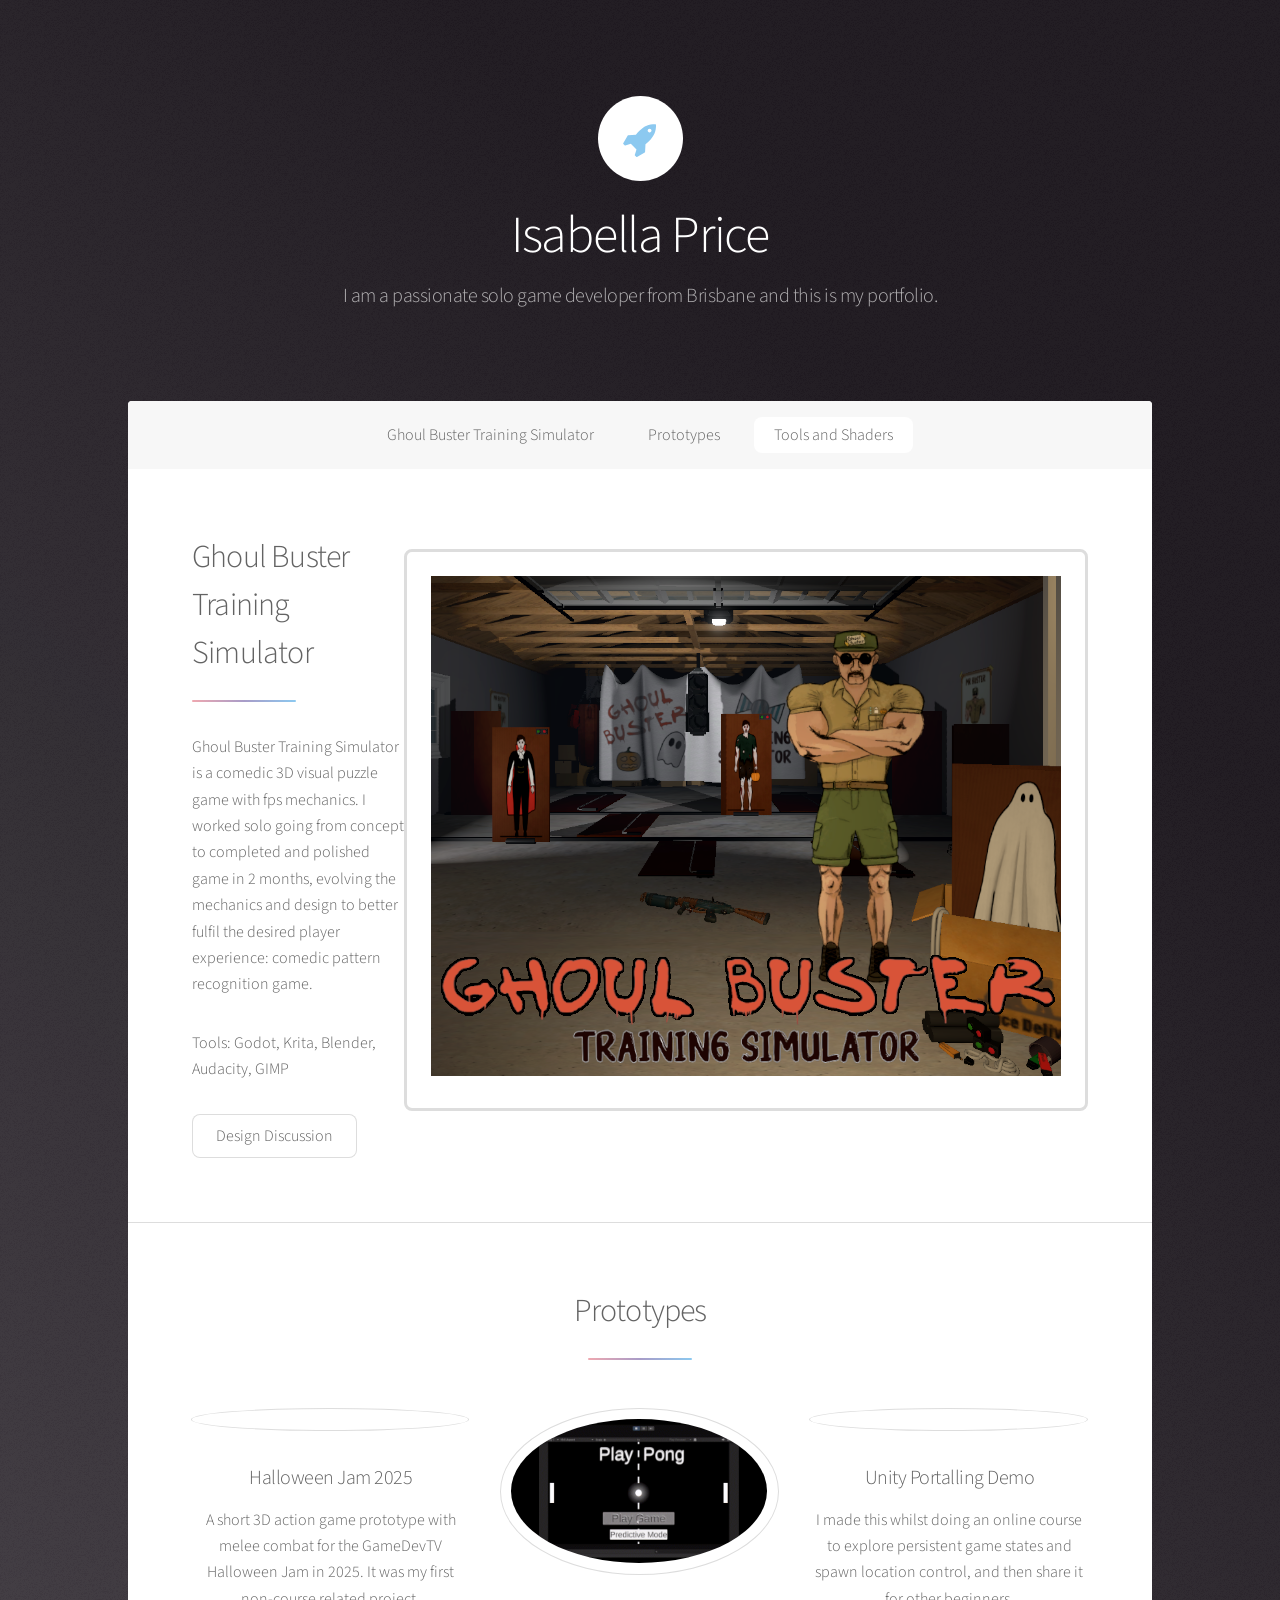
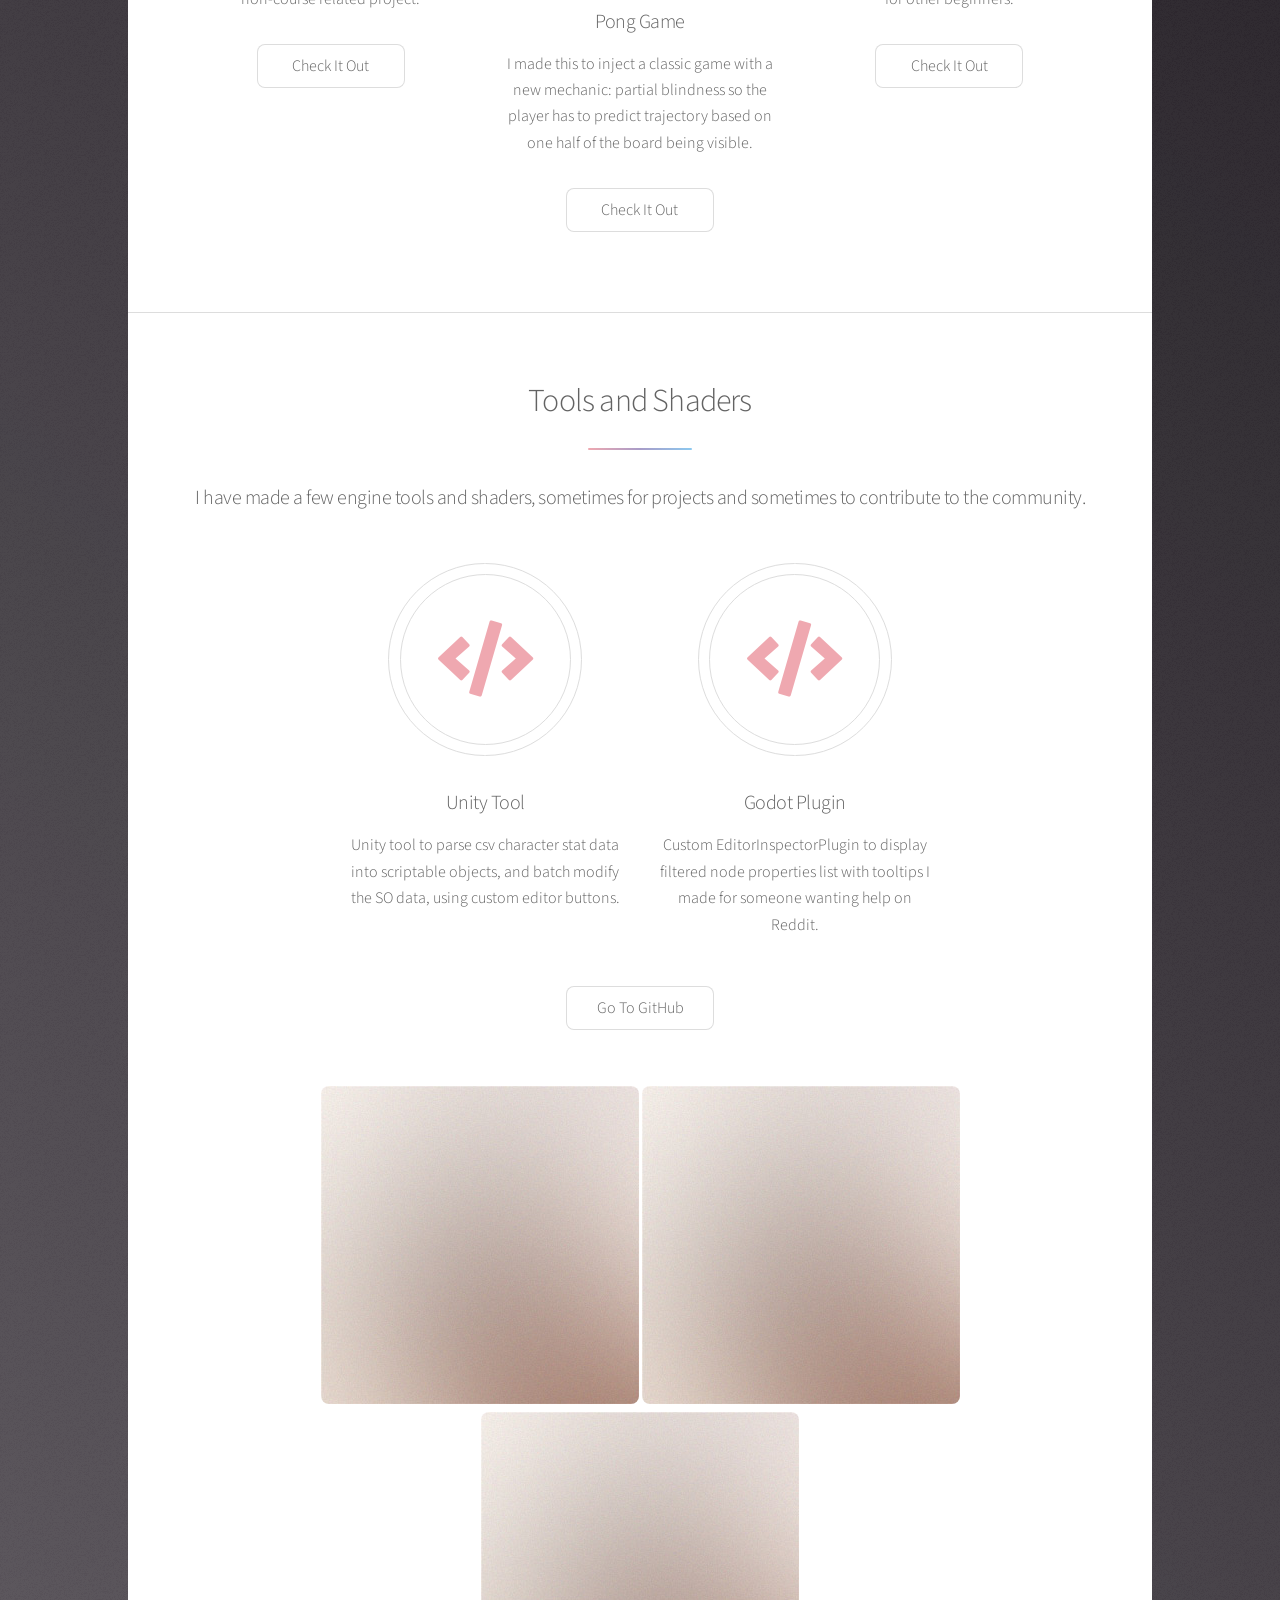
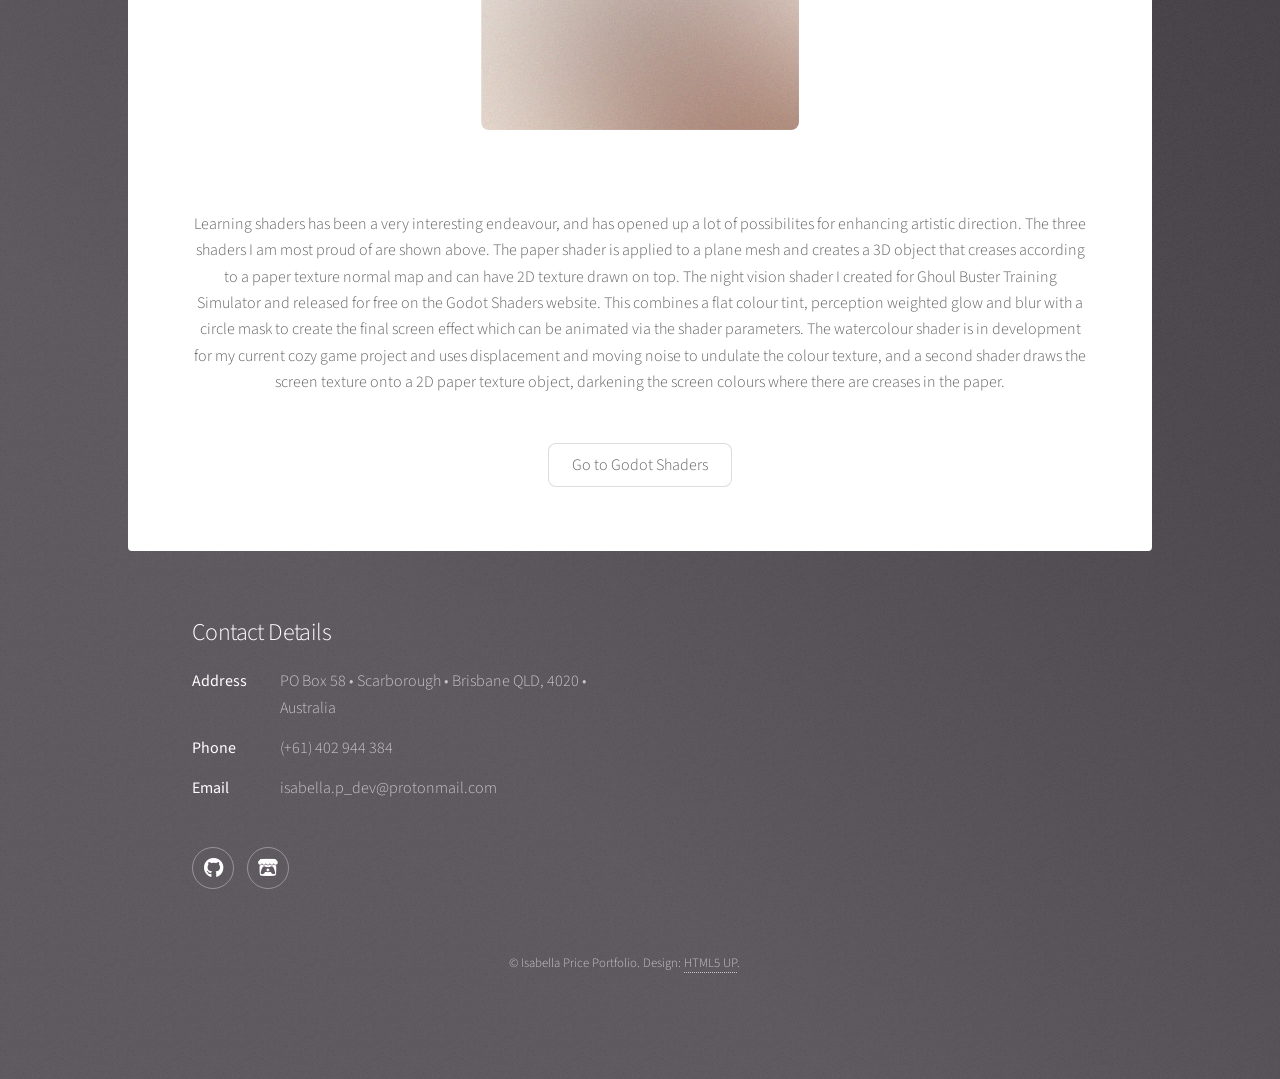
==== index.html @ 86572440 "Add files via upload Initial" ====
<!DOCTYPE HTML>
<!--
	Stellar by HTML5 UP
	html5up.net | @ajlkn
	Free for personal and commercial use under the CCA 3.0 license (html5up.net/license)
-->
<html>
	<head>
		<title>Isabella Price Portfolio</title>
		<meta charset="utf-8" />
		<meta name="viewport" content="width=device-width, initial-scale=1, user-scalable=no" />
		<link rel="stylesheet" href="assets/css/main.css" />
		<noscript><link rel="stylesheet" href="assets/css/noscript.css" /></noscript>
	</head>
	<body class="is-preload">

		<!-- Wrapper -->
			<div id="wrapper">

				<!-- Header -->
					<header id="header" class="alt">
						<span class="logo"><img src="images/logo.svg" alt="" /></span>
						<h1>Isabella Price</h1>
						<p>I am a passionate solo game developer from Brisbane and this is my portfolio.<br />
					</header>

				<!-- Nav -->
					<nav id="nav">
						<ul>
							<li><a href="#intro" class="active">Ghoul Buster Training Simulator</a></li>
							<li><a href="#first">Prototypes</a></li>
							<li><a href="#second">Tools and Shaders</a></li>
						</ul>
					</nav>

				<!-- Main -->
					<div id="main">

						<!-- Introduction -->
							<section id="intro" class="main">
								<div class="spotlight">
									<div class="content">
										<header class="major">
											<h2>Ghoul Buster Training Simulator</h2>
										</header>
										<p>Ghoul Buster Training Simulator is a comedic 3D visual puzzle game with fps mechanics.
										I worked solo going from concept to completed and polished game in 2 months, evolving the 
										mechanics and design to better fulfil the desired player experience: comedic pattern recognition game.</p>
										<p>Tools: Godot, Krita, Blender, Audacity, GIMP</p>
										<ul class="actions">
											<li><a href="ghoul_buster.html" class="button">Design Discussion</a></li>
										</ul>
									</div>
									<span class="box"><img src="images/ItchCover.png" alt="" /></span>
								</div>
							</section>

						<!-- First Section -->
							<section id="first" class="main special">
								<header class="major">
									<h2>Prototypes</h2>
								</header>
								<ul class="features">
									<li>
										<div style="float:right" class="spotlight">
											<span class="image"><img src="images/ProjectSpookGIF.gif" alt="" /></span>
											<!--<span class="image">
												<span class="gif-container">
													<img src="images/ProjectSpood.png" class="static-img" alt="">
													<img src="images/ProjectSpookGIF.gif" class="active-gif" alt="">
												</span>
											</span>-->
										</div>
										<h3>Halloween Jam 2025</h3>
										<p>A short 3D action game prototype with melee combat for the GameDevTV Halloween Jam in 2025. It was my first non-course related project.</p>
										<ul class="actions special">
											<a href="https://thisbutdragons.itch.io/project-spook" class="button">Check It Out</a>
										</ul>
									</li>
									<li>
										<div style="float:right" class="spotlight">
											<span class="image"><img src="images/PongGIF.gif" alt="" /></span>
										</div>
										<h3>Pong Game</h3>
										<p>I made this to inject a classic game with a new mechanic: partial blindness so the player has to predict trajectory based on one half of the board being visible.</p>
										<ul class="actions special">
											<a href="https://github.com/Izzy-net/Pong-Game" class="button">Check It Out</a>
										</ul>
									</li>
									<li>
										<div style="float:right" class="spotlight">
											<span class="image"><img src="images/PortalDemoGif2.gif" alt="" /></span>
										</div>
										<h3>Unity Portalling Demo</h3>
										<p>I made this whilst doing an online course to explore persistent game states and spawn location control, and then share it for other beginners.</p>
										<ul class="actions special">
											<a href="https://github.com/Izzy-net/Portal_Teleporting-Demo" class="button">Check It Out</a>
										</ul>
									</li>
								</ul>
							</section>

							<!-- Second Section -->
							<section id="second" class="main special">
								<header class="major">
									<h2>Tools and Shaders</h2>
									<p>I have made a few engine tools and shaders, sometimes for projects and sometimes to contribute to the community.</p>
								</header>
								<ul class="features">
									<li>
										<span class="icon solid major style1 fa-code"></span>
										<h3>Unity Tool</h3>
										<p>Unity tool to parse csv character stat data into scriptable objects, and batch modify the SO data, using custom editor buttons.</p>
									</li>
									<li>
										<span class="icon solid major style1 fa-code"></span>
										<h3>Godot Plugin</h3>
										<p>Custom EditorInspectorPlugin to display filtered node properties list with tooltips I made for someone wanting help on Reddit.</p>
									</li>
								</ul>
								<footer class="major">
									<ul class="actions special">
										<li><a href="https://github.com/Izzy-net" class="button">Go To GitHub</a></li>
									</ul>
								</footer>
								<ul class="statistics">
									<li>
										<span class="image"><img src="images/pic01.jpg"></span>
										<span class="image"><img src="images/pic01.jpg"></span>
										<span class="image"><img src="images/pic01.jpg"></span>
									</li>
								</ul>
								<p>Learning shaders has been a very interesting endeavour, and has opened up a lot of possibilites for enhancing artistic direction.
									The three shaders I am most proud of are shown above. The paper shader is applied to a plane mesh and creates a 3D object that creases
									according to a paper texture normal map and can have 2D texture drawn on top. The night vision shader I created for Ghoul Buster Training Simulator
									and released for free on the Godot Shaders website. This combines a flat colour tint, perception weighted glow and blur with a circle mask to create the final screen effect 
									which can be animated via the shader parameters. The watercolour shader is in development for my current cozy game project and uses displacement 
									and moving noise to undulate the colour texture, and a second shader draws the screen texture onto a 2D paper texture object, darkening the screen colours 
									where there are creases in the paper. 
								</p>
								<footer class="major">
									<ul class="actions special">
										<li><a href="generic.html" class="button">Go to Godot Shaders</a></li>
									</ul>
								</footer>
							</section>

					</div>

				<!-- Footer -->
					<footer id="footer">
							<section>
								<h2>Contact Details</h2>
								<dl class="alt">
									<dt>Address</dt>
									<dd>PO Box 58 &bull; Scarborough &bull; Brisbane QLD, 4020 &bull; Australia</dd>
									<dt>Phone</dt>
									<dd>(+61) 402 944 384</dd>
									<dt>Email</dt>
									<dd>isabella.p_dev@protonmail.com</dd>
								</dl>
								<ul class="icons">
									<li><a href="https://github.com/Izzy-net" class="icon brands fa-github alt"><span class="label">GitHub</span></a></li>
									<li><a href="https://thisbutdragons.itch.io/" class="icon brands fa-itch-io alt"><span class="label">Dribbble</span></a></li>
								</ul>
							</section>
						<p class="copyright">&copy; Isabella Price Portfolio. Design: <a href="https://html5up.net">HTML5 UP</a>.</p>
					</footer>

			</div>

		<!-- Scripts -->
			<script src="assets/js/jquery.min.js"></script>
			<script src="assets/js/jquery.scrollex.min.js"></script>
			<script src="assets/js/jquery.scrolly.min.js"></script>
			<script src="assets/js/browser.min.js"></script>
			<script src="assets/js/breakpoints.min.js"></script>
			<script src="assets/js/util.js"></script>
			<script src="assets/js/main.js"></script>

	</body>
</html>
---- assets/css/main.css ----
@import url(fontawesome-all.min.css);
@import 'https://fonts.googleapis.com/css?family=Source+Sans+Pro:300,400';

/*
	Stellar by HTML5 UP
	html5up.net | @ajlkn
	Free for personal and commercial use under the CCA 3.0 license (html5up.net/license)
*/

html, body, div, span, applet, object,
iframe, h1, h2, h3, h4, h5, h6, p, blockquote,
pre, a, abbr, acronym, address, big, cite,
code, del, dfn, em, img, ins, kbd, q, s, samp,
small, strike, strong, sub, sup, tt, var, b,
u, i, center, dl, dt, dd, ol, ul, li, fieldset,
form, label, legend, table, caption, tbody,
tfoot, thead, tr, th, td, article, aside,
canvas, details, embed, figure, figcaption,
footer, header, hgroup, menu, nav, output, ruby,
section, summary, time, mark, audio, video {
	margin: 0;
	padding: 0;
	border: 0;
	font-size: 100%;
	font: inherit;
	vertical-align: baseline;}

article, aside, details, figcaption, figure,
footer, header, hgroup, menu, nav, section {
	display: block;}

body {
	line-height: 1;
}

ol, ul {
	list-style: none;
}

blockquote, q {
	quotes: none;
}

	blockquote:before, blockquote:after, q:before, q:after {
		content: '';
		content: none;
	}

table {
	border-collapse: collapse;
	border-spacing: 0;
}

body {
	-webkit-text-size-adjust: none;
}

mark {
	background-color: transparent;
	color: inherit;
}

input::-moz-focus-inner {
	border: 0;
	padding: 0;
}

input, select, textarea {
	-moz-appearance: none;
	-webkit-appearance: none;
	-ms-appearance: none;
	appearance: none;
}

/* Basic */

	@-ms-viewport {
		width: device-width;
	}

	body {
		-ms-overflow-style: scrollbar;
	}

	@media screen and (max-width: 480px) {

		html, body {
			min-width: 320px;
		}

	}

	html {
		box-sizing: border-box;
	}

	*, *:before, *:after {
		box-sizing: inherit;
	}

	body {
		background-color: #1e181d;
		background-image: url("images/overlay.png"), -moz-linear-gradient(45deg, #5d575c 15%, #1e181d 85%);
		background-image: url("images/overlay.png"), -webkit-linear-gradient(45deg, #5d575c 15%, #1e181d 85%);
		background-image: url("images/overlay.png"), -ms-linear-gradient(45deg, #5d575c 15%, #1e181d 85%);
		background-image: url("images/overlay.png"), linear-gradient(45deg, #5d575c 15%, #1e181d 85%);
	}

		body.is-preload *, body.is-preload *:before, body.is-preload *:after {
			-moz-animation: none !important;
			-webkit-animation: none !important;
			-ms-animation: none !important;
			animation: none !important;
			-moz-transition: none !important;
			-webkit-transition: none !important;
			-ms-transition: none !important;
			transition: none !important;
		}

/* Type */

	body {
		background-color: #935d8c;
		color: rgba(255, 255, 255, 0.65);
	}

	body, input, select, textarea {
		font-family: "Source Sans Pro", Helvetica, sans-serif;
		font-size: 17pt;
		font-weight: 300;
		line-height: 1.65;
	}

		@media screen and (max-width: 1680px) {

			body, input, select, textarea {
				font-size: 14pt;
			}

		}

		@media screen and (max-width: 1280px) {

			body, input, select, textarea {
				font-size: 12pt;
			}

		}

		@media screen and (max-width: 360px) {

			body, input, select, textarea {
				font-size: 11pt;
			}

		}

	a {
		-moz-transition: color 0.2s ease, border-bottom 0.2s ease;
		-webkit-transition: color 0.2s ease, border-bottom 0.2s ease;
		-ms-transition: color 0.2s ease, border-bottom 0.2s ease;
		transition: color 0.2s ease, border-bottom 0.2s ease;
		text-decoration: none;
		border-bottom: dotted 1px;
		color: inherit;
	}

		a:hover {
			border-bottom-color: transparent;
		}

	strong, b {
		font-weight: 400;
	}

	em, i {
		font-style: italic;
	}

	p {
		margin: 0 0 2em 0;
	}

		p.content {
			-moz-columns: 20em 2;
			-webkit-columns: 20em 2;
			-ms-columns: 20em 2;
			columns: 20em 2;
			-moz-column-gap: 2em;
			-webkit-column-gap: 2em;
			-ms-column-gap: 2em;
			column-gap: 2em;
			text-align: justify;
		}

	h1, h2, h3, h4, h5, h6 {
		font-weight: 300;
		line-height: 1.5;
		margin: 0 0 0.7em 0;
		letter-spacing: -0.025em;
	}

		h1 a, h2 a, h3 a, h4 a, h5 a, h6 a {
			color: inherit;
			text-decoration: none;
		}

	h1 {
		font-size: 2.5em;
		line-height: 1.2;
	}

	h2 {
		font-size: 1.5em;
	}

	h3 {
		font-size: 1.25em;
	}

	h4 {
		font-size: 1.1em;
	}

	h5 {
		font-size: 0.9em;
	}

	h6 {
		font-size: 0.7em;
	}

	@media screen and (max-width: 736px) {

		h1 {
			font-size: 2em;
		}

	}

	sub {
		font-size: 0.8em;
		position: relative;
		top: 0.5em;
	}

	sup {
		font-size: 0.8em;
		position: relative;
		top: -0.5em;
	}

	blockquote {
		border-left: solid 4px;
		font-style: italic;
		margin: 0 0 2em 0;
		padding: 0.5em 0 0.5em 2em;
	}

	code {
		border-radius: 8px;
		border: solid 1px;
		font-family: "Courier New", monospace;
		font-size: 0.9em;
		margin: 0 0.25em;
		padding: 0.25em 0.65em;
	}

	pre {
		-webkit-overflow-scrolling: touch;
		font-family: "Courier New", monospace;
		font-size: 0.9em;
		margin: 0 0 2em 0;
	}

		pre code {
			display: block;
			line-height: 1.75;
			padding: 1em 1.5em;
			overflow-x: auto;
		}

	hr {
		border: 0;
		border-bottom: solid 1px;
		margin: 2em 0;
	}

		hr.major {
			margin: 3em 0;
		}

	.align-left {
		text-align: left;
	}

	.align-center {
		text-align: center;
	}

	.align-right {
		text-align: right;
	}

	input, select, textarea {
		color: #ffffff;
	}

	a:hover {
		color: #ffffff;
	}

	strong, b {
		color: #ffffff;
	}

	h1, h2, h3, h4, h5, h6 {
		color: #ffffff;
	}

	blockquote {
		border-left-color: rgba(255, 255, 255, 0.35);
	}

	code {
		background: rgba(255, 255, 255, 0.075);
		border-color: rgba(255, 255, 255, 0.35);
	}

	hr {
		border-bottom-color: rgba(255, 255, 255, 0.35);
	}

/* Row */

	.row {
		display: flex;
		flex-wrap: wrap;
		box-sizing: border-box;
		align-items: stretch;
	}

		.row > * {
			box-sizing: border-box;
		}

		.row.gtr-uniform > * > :last-child {
			margin-bottom: 0;
		}

		.row.aln-left {
			justify-content: flex-start;
		}

		.row.aln-center {
			justify-content: center;
		}

		.row.aln-right {
			justify-content: flex-end;
		}

		.row.aln-top {
			align-items: flex-start;
		}

		.row.aln-middle {
			align-items: center;
		}

		.row.aln-bottom {
			align-items: flex-end;
		}

		.row > .imp {
			order: -1;
		}

		.row > .col-1 {
			width: 8.33333%;
		}

		.row > .off-1 {
			margin-left: 8.33333%;
		}

		.row > .col-2 {
			width: 16.66667%;
		}

		.row > .off-2 {
			margin-left: 16.66667%;
		}

		.row > .col-3 {
			width: 25%;
		}

		.row > .off-3 {
			margin-left: 25%;
		}

		.row > .col-4 {
			width: 33.33333%;
		}

		.row > .off-4 {
			margin-left: 33.33333%;
		}

		.row > .col-5 {
			width: 41.66667%;
		}

		.row > .off-5 {
			margin-left: 41.66667%;
		}

		.row > .col-6 {
			width: 50%;
		}

		.row > .off-6 {
			margin-left: 50%;
		}

		.row > .col-7 {
			width: 58.33333%;
		}

		.row > .off-7 {
			margin-left: 58.33333%;
		}

		.row > .col-8 {
			width: 66.66667%;
		}

		.row > .off-8 {
			margin-left: 66.66667%;
		}

		.row > .col-9 {
			width: 75%;
		}

		.row > .off-9 {
			margin-left: 75%;
		}

		.row > .col-10 {
			width: 83.33333%;
		}

		.row > .off-10 {
			margin-left: 83.33333%;
		}

		.row > .col-11 {
			width: 91.66667%;
		}

		.row > .off-11 {
			margin-left: 91.66667%;
		}

		.row > .col-12 {
			width: 100%;
		}

		.row > .off-12 {
			margin-left: 100%;
		}

		.row.gtr-0 {
			margin-top: 0;
			margin-left: 0em;
		}

			.row.gtr-0 > * {
				padding: 0 0 0 0em;
			}

			.row.gtr-0.gtr-uniform {
				margin-top: 0em;
			}

				.row.gtr-0.gtr-uniform > * {
					padding-top: 0em;
				}

		.row.gtr-25 {
			margin-top: 0;
			margin-left: -0.375em;
		}

			.row.gtr-25 > * {
				padding: 0 0 0 0.375em;
			}

			.row.gtr-25.gtr-uniform {
				margin-top: -0.375em;
			}

				.row.gtr-25.gtr-uniform > * {
					padding-top: 0.375em;
				}

		.row.gtr-50 {
			margin-top: 0;
			margin-left: -0.75em;
		}

			.row.gtr-50 > * {
				padding: 0 0 0 0.75em;
			}

			.row.gtr-50.gtr-uniform {
				margin-top: -0.75em;
			}

				.row.gtr-50.gtr-uniform > * {
					padding-top: 0.75em;
				}

		.row {
			margin-top: 0;
			margin-left: -1.5em;
		}

			.row > * {
				padding: 0 0 0 1.5em;
			}

			.row.gtr-uniform {
				margin-top: -1.5em;
			}

				.row.gtr-uniform > * {
					padding-top: 1.5em;
				}

		.row.gtr-150 {
			margin-top: 0;
			margin-left: -2.25em;
		}

			.row.gtr-150 > * {
				padding: 0 0 0 2.25em;
			}

			.row.gtr-150.gtr-uniform {
				margin-top: -2.25em;
			}

				.row.gtr-150.gtr-uniform > * {
					padding-top: 2.25em;
				}

		.row.gtr-200 {
			margin-top: 0;
			margin-left: -3em;
		}

			.row.gtr-200 > * {
				padding: 0 0 0 3em;
			}

			.row.gtr-200.gtr-uniform {
				margin-top: -3em;
			}

				.row.gtr-200.gtr-uniform > * {
					padding-top: 3em;
				}

		@media screen and (max-width: 1680px) {

			.row {
				display: flex;
				flex-wrap: wrap;
				box-sizing: border-box;
				align-items: stretch;
			}

				.row > * {
					box-sizing: border-box;
				}

				.row.gtr-uniform > * > :last-child {
					margin-bottom: 0;
				}

				.row.aln-left {
					justify-content: flex-start;
				}

				.row.aln-center {
					justify-content: center;
				}

				.row.aln-right {
					justify-content: flex-end;
				}

				.row.aln-top {
					align-items: flex-start;
				}

				.row.aln-middle {
					align-items: center;
				}

				.row.aln-bottom {
					align-items: flex-end;
				}

				.row > .imp-xlarge {
					order: -1;
				}

				.row > .col-1-xlarge {
					width: 8.33333%;
				}

				.row > .off-1-xlarge {
					margin-left: 8.33333%;
				}

				.row > .col-2-xlarge {
					width: 16.66667%;
				}

				.row > .off-2-xlarge {
					margin-left: 16.66667%;
				}

				.row > .col-3-xlarge {
					width: 25%;
				}

				.row > .off-3-xlarge {
					margin-left: 25%;
				}

				.row > .col-4-xlarge {
					width: 33.33333%;
				}

				.row > .off-4-xlarge {
					margin-left: 33.33333%;
				}

				.row > .col-5-xlarge {
					width: 41.66667%;
				}

				.row > .off-5-xlarge {
					margin-left: 41.66667%;
				}

				.row > .col-6-xlarge {
					width: 50%;
				}

				.row > .off-6-xlarge {
					margin-left: 50%;
				}

				.row > .col-7-xlarge {
					width: 58.33333%;
				}

				.row > .off-7-xlarge {
					margin-left: 58.33333%;
				}

				.row > .col-8-xlarge {
					width: 66.66667%;
				}

				.row > .off-8-xlarge {
					margin-left: 66.66667%;
				}

				.row > .col-9-xlarge {
					width: 75%;
				}

				.row > .off-9-xlarge {
					margin-left: 75%;
				}

				.row > .col-10-xlarge {
					width: 83.33333%;
				}

				.row > .off-10-xlarge {
					margin-left: 83.33333%;
				}

				.row > .col-11-xlarge {
					width: 91.66667%;
				}

				.row > .off-11-xlarge {
					margin-left: 91.66667%;
				}

				.row > .col-12-xlarge {
					width: 100%;
				}

				.row > .off-12-xlarge {
					margin-left: 100%;
				}

				.row.gtr-0 {
					margin-top: 0;
					margin-left: 0em;
				}

					.row.gtr-0 > * {
						padding: 0 0 0 0em;
					}

					.row.gtr-0.gtr-uniform {
						margin-top: 0em;
					}

						.row.gtr-0.gtr-uniform > * {
							padding-top: 0em;
						}

				.row.gtr-25 {
					margin-top: 0;
					margin-left: -0.375em;
				}

					.row.gtr-25 > * {
						padding: 0 0 0 0.375em;
					}

					.row.gtr-25.gtr-uniform {
						margin-top: -0.375em;
					}

						.row.gtr-25.gtr-uniform > * {
							padding-top: 0.375em;
						}

				.row.gtr-50 {
					margin-top: 0;
					margin-left: -0.75em;
				}

					.row.gtr-50 > * {
						padding: 0 0 0 0.75em;
					}

					.row.gtr-50.gtr-uniform {
						margin-top: -0.75em;
					}

						.row.gtr-50.gtr-uniform > * {
							padding-top: 0.75em;
						}

				.row {
					margin-top: 0;
					margin-left: -1.5em;
				}

					.row > * {
						padding: 0 0 0 1.5em;
					}

					.row.gtr-uniform {
						margin-top: -1.5em;
					}

						.row.gtr-uniform > * {
							padding-top: 1.5em;
						}

				.row.gtr-150 {
					margin-top: 0;
					margin-left: -2.25em;
				}

					.row.gtr-150 > * {
						padding: 0 0 0 2.25em;
					}

					.row.gtr-150.gtr-uniform {
						margin-top: -2.25em;
					}

						.row.gtr-150.gtr-uniform > * {
							padding-top: 2.25em;
						}

				.row.gtr-200 {
					margin-top: 0;
					margin-left: -3em;
				}

					.row.gtr-200 > * {
						padding: 0 0 0 3em;
					}

					.row.gtr-200.gtr-uniform {
						margin-top: -3em;
					}

						.row.gtr-200.gtr-uniform > * {
							padding-top: 3em;
						}

		}

		@media screen and (max-width: 1280px) {

			.row {
				display: flex;
				flex-wrap: wrap;
				box-sizing: border-box;
				align-items: stretch;
			}

				.row > * {
					box-sizing: border-box;
				}

				.row.gtr-uniform > * > :last-child {
					margin-bottom: 0;
				}

				.row.aln-left {
					justify-content: flex-start;
				}

				.row.aln-center {
					justify-content: center;
				}

				.row.aln-right {
					justify-content: flex-end;
				}

				.row.aln-top {
					align-items: flex-start;
				}

				.row.aln-middle {
					align-items: center;
				}

				.row.aln-bottom {
					align-items: flex-end;
				}

				.row > .imp-large {
					order: -1;
				}

				.row > .col-1-large {
					width: 8.33333%;
				}

				.row > .off-1-large {
					margin-left: 8.33333%;
				}

				.row > .col-2-large {
					width: 16.66667%;
				}

				.row > .off-2-large {
					margin-left: 16.66667%;
				}

				.row > .col-3-large {
					width: 25%;
				}

				.row > .off-3-large {
					margin-left: 25%;
				}

				.row > .col-4-large {
					width: 33.33333%;
				}

				.row > .off-4-large {
					margin-left: 33.33333%;
				}

				.row > .col-5-large {
					width: 41.66667%;
				}

				.row > .off-5-large {
					margin-left: 41.66667%;
				}

				.row > .col-6-large {
					width: 50%;
				}

				.row > .off-6-large {
					margin-left: 50%;
				}

				.row > .col-7-large {
					width: 58.33333%;
				}

				.row > .off-7-large {
					margin-left: 58.33333%;
				}

				.row > .col-8-large {
					width: 66.66667%;
				}

				.row > .off-8-large {
					margin-left: 66.66667%;
				}

				.row > .col-9-large {
					width: 75%;
				}

				.row > .off-9-large {
					margin-left: 75%;
				}

				.row > .col-10-large {
					width: 83.33333%;
				}

				.row > .off-10-large {
					margin-left: 83.33333%;
				}

				.row > .col-11-large {
					width: 91.66667%;
				}

				.row > .off-11-large {
					margin-left: 91.66667%;
				}

				.row > .col-12-large {
					width: 100%;
				}

				.row > .off-12-large {
					margin-left: 100%;
				}

				.row.gtr-0 {
					margin-top: 0;
					margin-left: 0em;
				}

					.row.gtr-0 > * {
						padding: 0 0 0 0em;
					}

					.row.gtr-0.gtr-uniform {
						margin-top: 0em;
					}

						.row.gtr-0.gtr-uniform > * {
							padding-top: 0em;
						}

				.row.gtr-25 {
					margin-top: 0;
					margin-left: -0.375em;
				}

					.row.gtr-25 > * {
						padding: 0 0 0 0.375em;
					}

					.row.gtr-25.gtr-uniform {
						margin-top: -0.375em;
					}

						.row.gtr-25.gtr-uniform > * {
							padding-top: 0.375em;
						}

				.row.gtr-50 {
					margin-top: 0;
					margin-left: -0.75em;
				}

					.row.gtr-50 > * {
						padding: 0 0 0 0.75em;
					}

					.row.gtr-50.gtr-uniform {
						margin-top: -0.75em;
					}

						.row.gtr-50.gtr-uniform > * {
							padding-top: 0.75em;
						}

				.row {
					margin-top: 0;
					margin-left: -1.5em;
				}

					.row > * {
						padding: 0 0 0 1.5em;
					}

					.row.gtr-uniform {
						margin-top: -1.5em;
					}

						.row.gtr-uniform > * {
							padding-top: 1.5em;
						}

				.row.gtr-150 {
					margin-top: 0;
					margin-left: -2.25em;
				}

					.row.gtr-150 > * {
						padding: 0 0 0 2.25em;
					}

					.row.gtr-150.gtr-uniform {
						margin-top: -2.25em;
					}

						.row.gtr-150.gtr-uniform > * {
							padding-top: 2.25em;
						}

				.row.gtr-200 {
					margin-top: 0;
					margin-left: -3em;
				}

					.row.gtr-200 > * {
						padding: 0 0 0 3em;
					}

					.row.gtr-200.gtr-uniform {
						margin-top: -3em;
					}

						.row.gtr-200.gtr-uniform > * {
							padding-top: 3em;
						}

		}

		@media screen and (max-width: 980px) {

			.row {
				display: flex;
				flex-wrap: wrap;
				box-sizing: border-box;
				align-items: stretch;
			}

				.row > * {
					box-sizing: border-box;
				}

				.row.gtr-uniform > * > :last-child {
					margin-bottom: 0;
				}

				.row.aln-left {
					justify-content: flex-start;
				}

				.row.aln-center {
					justify-content: center;
				}

				.row.aln-right {
					justify-content: flex-end;
				}

				.row.aln-top {
					align-items: flex-start;
				}

				.row.aln-middle {
					align-items: center;
				}

				.row.aln-bottom {
					align-items: flex-end;
				}

				.row > .imp-medium {
					order: -1;
				}

				.row > .col-1-medium {
					width: 8.33333%;
				}

				.row > .off-1-medium {
					margin-left: 8.33333%;
				}

				.row > .col-2-medium {
					width: 16.66667%;
				}

				.row > .off-2-medium {
					margin-left: 16.66667%;
				}

				.row > .col-3-medium {
					width: 25%;
				}

				.row > .off-3-medium {
					margin-left: 25%;
				}

				.row > .col-4-medium {
					width: 33.33333%;
				}

				.row > .off-4-medium {
					margin-left: 33.33333%;
				}

				.row > .col-5-medium {
					width: 41.66667%;
				}

				.row > .off-5-medium {
					margin-left: 41.66667%;
				}

				.row > .col-6-medium {
					width: 50%;
				}

				.row > .off-6-medium {
					margin-left: 50%;
				}

				.row > .col-7-medium {
					width: 58.33333%;
				}

				.row > .off-7-medium {
					margin-left: 58.33333%;
				}

				.row > .col-8-medium {
					width: 66.66667%;
				}

				.row > .off-8-medium {
					margin-left: 66.66667%;
				}

				.row > .col-9-medium {
					width: 75%;
				}

				.row > .off-9-medium {
					margin-left: 75%;
				}

				.row > .col-10-medium {
					width: 83.33333%;
				}

				.row > .off-10-medium {
					margin-left: 83.33333%;
				}

				.row > .col-11-medium {
					width: 91.66667%;
				}

				.row > .off-11-medium {
					margin-left: 91.66667%;
				}

				.row > .col-12-medium {
					width: 100%;
				}

				.row > .off-12-medium {
					margin-left: 100%;
				}

				.row.gtr-0 {
					margin-top: 0;
					margin-left: 0em;
				}

					.row.gtr-0 > * {
						padding: 0 0 0 0em;
					}

					.row.gtr-0.gtr-uniform {
						margin-top: 0em;
					}

						.row.gtr-0.gtr-uniform > * {
							padding-top: 0em;
						}

				.row.gtr-25 {
					margin-top: 0;
					margin-left: -0.375em;
				}

					.row.gtr-25 > * {
						padding: 0 0 0 0.375em;
					}

					.row.gtr-25.gtr-uniform {
						margin-top: -0.375em;
					}

						.row.gtr-25.gtr-uniform > * {
							padding-top: 0.375em;
						}

				.row.gtr-50 {
					margin-top: 0;
					margin-left: -0.75em;
				}

					.row.gtr-50 > * {
						padding: 0 0 0 0.75em;
					}

					.row.gtr-50.gtr-uniform {
						margin-top: -0.75em;
					}

						.row.gtr-50.gtr-uniform > * {
							padding-top: 0.75em;
						}

				.row {
					margin-top: 0;
					margin-left: -1.5em;
				}

					.row > * {
						padding: 0 0 0 1.5em;
					}

					.row.gtr-uniform {
						margin-top: -1.5em;
					}

						.row.gtr-uniform > * {
							padding-top: 1.5em;
						}

				.row.gtr-150 {
					margin-top: 0;
					margin-left: -2.25em;
				}

					.row.gtr-150 > * {
						padding: 0 0 0 2.25em;
					}

					.row.gtr-150.gtr-uniform {
						margin-top: -2.25em;
					}

						.row.gtr-150.gtr-uniform > * {
							padding-top: 2.25em;
						}

				.row.gtr-200 {
					margin-top: 0;
					margin-left: -3em;
				}

					.row.gtr-200 > * {
						padding: 0 0 0 3em;
					}

					.row.gtr-200.gtr-uniform {
						margin-top: -3em;
					}

						.row.gtr-200.gtr-uniform > * {
							padding-top: 3em;
						}

		}

		@media screen and (max-width: 736px) {

			.row {
				display: flex;
				flex-wrap: wrap;
				box-sizing: border-box;
				align-items: stretch;
			}

				.row > * {
					box-sizing: border-box;
				}

				.row.gtr-uniform > * > :last-child {
					margin-bottom: 0;
				}

				.row.aln-left {
					justify-content: flex-start;
				}

				.row.aln-center {
					justify-content: center;
				}

				.row.aln-right {
					justify-content: flex-end;
				}

				.row.aln-top {
					align-items: flex-start;
				}

				.row.aln-middle {
					align-items: center;
				}

				.row.aln-bottom {
					align-items: flex-end;
				}

				.row > .imp-small {
					order: -1;
				}

				.row > .col-1-small {
					width: 8.33333%;
				}

				.row > .off-1-small {
					margin-left: 8.33333%;
				}

				.row > .col-2-small {
					width: 16.66667%;
				}

				.row > .off-2-small {
					margin-left: 16.66667%;
				}

				.row > .col-3-small {
					width: 25%;
				}

				.row > .off-3-small {
					margin-left: 25%;
				}

				.row > .col-4-small {
					width: 33.33333%;
				}

				.row > .off-4-small {
					margin-left: 33.33333%;
				}

				.row > .col-5-small {
					width: 41.66667%;
				}

				.row > .off-5-small {
					margin-left: 41.66667%;
				}

				.row > .col-6-small {
					width: 50%;
				}

				.row > .off-6-small {
					margin-left: 50%;
				}

				.row > .col-7-small {
					width: 58.33333%;
				}

				.row > .off-7-small {
					margin-left: 58.33333%;
				}

				.row > .col-8-small {
					width: 66.66667%;
				}

				.row > .off-8-small {
					margin-left: 66.66667%;
				}

				.row > .col-9-small {
					width: 75%;
				}

				.row > .off-9-small {
					margin-left: 75%;
				}

				.row > .col-10-small {
					width: 83.33333%;
				}

				.row > .off-10-small {
					margin-left: 83.33333%;
				}

				.row > .col-11-small {
					width: 91.66667%;
				}

				.row > .off-11-small {
					margin-left: 91.66667%;
				}

				.row > .col-12-small {
					width: 100%;
				}

				.row > .off-12-small {
					margin-left: 100%;
				}

				.row.gtr-0 {
					margin-top: 0;
					margin-left: 0em;
				}

					.row.gtr-0 > * {
						padding: 0 0 0 0em;
					}

					.row.gtr-0.gtr-uniform {
						margin-top: 0em;
					}

						.row.gtr-0.gtr-uniform > * {
							padding-top: 0em;
						}

				.row.gtr-25 {
					margin-top: 0;
					margin-left: -0.25em;
				}

					.row.gtr-25 > * {
						padding: 0 0 0 0.25em;
					}

					.row.gtr-25.gtr-uniform {
						margin-top: -0.25em;
					}

						.row.gtr-25.gtr-uniform > * {
							padding-top: 0.25em;
						}

				.row.gtr-50 {
					margin-top: 0;
					margin-left: -0.5em;
				}

					.row.gtr-50 > * {
						padding: 0 0 0 0.5em;
					}

					.row.gtr-50.gtr-uniform {
						margin-top: -0.5em;
					}

						.row.gtr-50.gtr-uniform > * {
							padding-top: 0.5em;
						}

				.row {
					margin-top: 0;
					margin-left: -1em;
				}

					.row > * {
						padding: 0 0 0 1em;
					}

					.row.gtr-uniform {
						margin-top: -1em;
					}

						.row.gtr-uniform > * {
							padding-top: 1em;
						}

				.row.gtr-150 {
					margin-top: 0;
					margin-left: -1.5em;
				}

					.row.gtr-150 > * {
						padding: 0 0 0 1.5em;
					}

					.row.gtr-150.gtr-uniform {
						margin-top: -1.5em;
					}

						.row.gtr-150.gtr-uniform > * {
							padding-top: 1.5em;
						}

				.row.gtr-200 {
					margin-top: 0;
					margin-left: -2em;
				}

					.row.gtr-200 > * {
						padding: 0 0 0 2em;
					}

					.row.gtr-200.gtr-uniform {
						margin-top: -2em;
					}

						.row.gtr-200.gtr-uniform > * {
							padding-top: 2em;
						}

		}

		@media screen and (max-width: 480px) {

			.row {
				display: flex;
				flex-wrap: wrap;
				box-sizing: border-box;
				align-items: stretch;
			}

				.row > * {
					box-sizing: border-box;
				}

				.row.gtr-uniform > * > :last-child {
					margin-bottom: 0;
				}

				.row.aln-left {
					justify-content: flex-start;
				}

				.row.aln-center {
					justify-content: center;
				}

				.row.aln-right {
					justify-content: flex-end;
				}

				.row.aln-top {
					align-items: flex-start;
				}

				.row.aln-middle {
					align-items: center;
				}

				.row.aln-bottom {
					align-items: flex-end;
				}

				.row > .imp-xsmall {
					order: -1;
				}

				.row > .col-1-xsmall {
					width: 8.33333%;
				}

				.row > .off-1-xsmall {
					margin-left: 8.33333%;
				}

				.row > .col-2-xsmall {
					width: 16.66667%;
				}

				.row > .off-2-xsmall {
					margin-left: 16.66667%;
				}

				.row > .col-3-xsmall {
					width: 25%;
				}

				.row > .off-3-xsmall {
					margin-left: 25%;
				}

				.row > .col-4-xsmall {
					width: 33.33333%;
				}

				.row > .off-4-xsmall {
					margin-left: 33.33333%;
				}

				.row > .col-5-xsmall {
					width: 41.66667%;
				}

				.row > .off-5-xsmall {
					margin-left: 41.66667%;
				}

				.row > .col-6-xsmall {
					width: 50%;
				}

				.row > .off-6-xsmall {
					margin-left: 50%;
				}

				.row > .col-7-xsmall {
					width: 58.33333%;
				}

				.row > .off-7-xsmall {
					margin-left: 58.33333%;
				}

				.row > .col-8-xsmall {
					width: 66.66667%;
				}

				.row > .off-8-xsmall {
					margin-left: 66.66667%;
				}

				.row > .col-9-xsmall {
					width: 75%;
				}

				.row > .off-9-xsmall {
					margin-left: 75%;
				}

				.row > .col-10-xsmall {
					width: 83.33333%;
				}

				.row > .off-10-xsmall {
					margin-left: 83.33333%;
				}

				.row > .col-11-xsmall {
					width: 91.66667%;
				}

				.row > .off-11-xsmall {
					margin-left: 91.66667%;
				}

				.row > .col-12-xsmall {
					width: 100%;
				}

				.row > .off-12-xsmall {
					margin-left: 100%;
				}

				.row.gtr-0 {
					margin-top: 0;
					margin-left: 0em;
				}

					.row.gtr-0 > * {
						padding: 0 0 0 0em;
					}

					.row.gtr-0.gtr-uniform {
						margin-top: 0em;
					}

						.row.gtr-0.gtr-uniform > * {
							padding-top: 0em;
						}

				.row.gtr-25 {
					margin-top: 0;
					margin-left: -0.3125em;
				}

					.row.gtr-25 > * {
						padding: 0 0 0 0.3125em;
					}

					.row.gtr-25.gtr-uniform {
						margin-top: -0.3125em;
					}

						.row.gtr-25.gtr-uniform > * {
							padding-top: 0.3125em;
						}

				.row.gtr-50 {
					margin-top: 0;
					margin-left: -0.625em;
				}

					.row.gtr-50 > * {
						padding: 0 0 0 0.625em;
					}

					.row.gtr-50.gtr-uniform {
						margin-top: -0.625em;
					}

						.row.gtr-50.gtr-uniform > * {
							padding-top: 0.625em;
						}

				.row {
					margin-top: 0;
					margin-left: -1.25em;
				}

					.row > * {
						padding: 0 0 0 1.25em;
					}

					.row.gtr-uniform {
						margin-top: -1.25em;
					}

						.row.gtr-uniform > * {
							padding-top: 1.25em;
						}

				.row.gtr-150 {
					margin-top: 0;
					margin-left: -1.875em;
				}

					.row.gtr-150 > * {
						padding: 0 0 0 1.875em;
					}

					.row.gtr-150.gtr-uniform {
						margin-top: -1.875em;
					}

						.row.gtr-150.gtr-uniform > * {
							padding-top: 1.875em;
						}

				.row.gtr-200 {
					margin-top: 0;
					margin-left: -2.5em;
				}

					.row.gtr-200 > * {
						padding: 0 0 0 2.5em;
					}

					.row.gtr-200.gtr-uniform {
						margin-top: -2.5em;
					}

						.row.gtr-200.gtr-uniform > * {
							padding-top: 2.5em;
						}

		}

/* Box */

	.box {
		border-radius: 8px;
		border: solid;
		margin-bottom: 2em;
		padding: 1.5em;
	}

		.box > :last-child,
		.box > :last-child > :last-child,
		.box > :last-child > :last-child > :last-child {
			margin-bottom: 0;
		}

		.box.alt {
			border: 0;
			border-radius: 0;
			padding: 0;
		}

	.box {
		border-color: rgba(255, 255, 255, 0.35);
	}

/* Button */

	input[type="submit"],
	input[type="reset"],
	input[type="button"],
	button,
	.button {
		-moz-appearance: none;
		-webkit-appearance: none;
		-ms-appearance: none;
		appearance: none;
		-moz-transition: background-color 0.2s ease-in-out, color 0.2s ease-in-out;
		-webkit-transition: background-color 0.2s ease-in-out, color 0.2s ease-in-out;
		-ms-transition: background-color 0.2s ease-in-out, color 0.2s ease-in-out;
		transition: background-color 0.2s ease-in-out, color 0.2s ease-in-out;
		border-radius: 8px;
		border: 0;
		cursor: pointer;
		display: inline-block;
		font-weight: 300;
		height: 2.75em;
		line-height: 2.75em;
		min-width: 9.25em;
		padding: 0 1.5em;
		text-align: center;
		text-decoration: none;
		white-space: nowrap;
	}

		input[type="submit"].icon,
		input[type="reset"].icon,
		input[type="button"].icon,
		button.icon,
		.button.icon {
			padding-left: 1.35em;
		}

			input[type="submit"].icon:before,
			input[type="reset"].icon:before,
			input[type="button"].icon:before,
			button.icon:before,
			.button.icon:before {
				margin-right: 0.5em;
			}

		input[type="submit"].fit,
		input[type="reset"].fit,
		input[type="button"].fit,
		button.fit,
		.button.fit {
			width: 100%;
		}

		input[type="submit"].small,
		input[type="reset"].small,
		input[type="button"].small,
		button.small,
		.button.small {
			font-size: 0.8em;
		}

		input[type="submit"].large,
		input[type="reset"].large,
		input[type="button"].large,
		button.large,
		.button.large {
			font-size: 1.35em;
		}

		input[type="submit"].disabled, input[type="submit"]:disabled,
		input[type="reset"].disabled,
		input[type="reset"]:disabled,
		input[type="button"].disabled,
		input[type="button"]:disabled,
		button.disabled,
		button:disabled,
		.button.disabled,
		.button:disabled {
			pointer-events: none;
			opacity: 0.25;
		}

		@media screen and (max-width: 736px) {

			input[type="submit"],
			input[type="reset"],
			input[type="button"],
			button,
			.button {
				min-width: 0;
			}

		}

	input[type="submit"],
	input[type="reset"],
	input[type="button"],
	button,
	.button {
		background-color: transparent;
		box-shadow: inset 0 0 0 1px rgba(255, 255, 255, 0.35);
		color: #ffffff !important;
	}

		input[type="submit"]:hover,
		input[type="reset"]:hover,
		input[type="button"]:hover,
		button:hover,
		.button:hover {
			background-color: rgba(255, 255, 255, 0.075);
		}

		input[type="submit"]:active,
		input[type="reset"]:active,
		input[type="button"]:active,
		button:active,
		.button:active {
			background-color: rgba(255, 255, 255, 0.2);
		}

		input[type="submit"].icon:before,
		input[type="reset"].icon:before,
		input[type="button"].icon:before,
		button.icon:before,
		.button.icon:before {
			color: rgba(255, 255, 255, 0.5);
		}

		input[type="submit"].primary,
		input[type="reset"].primary,
		input[type="button"].primary,
		button.primary,
		.button.primary {
			background-color: #8cc9f0;
			color: #ffffff !important;
			box-shadow: none;
		}

			input[type="submit"].primary:hover,
			input[type="reset"].primary:hover,
			input[type="button"].primary:hover,
			button.primary:hover,
			.button.primary:hover {
				background-color: #9acff2;
			}

			input[type="submit"].primary:active,
			input[type="reset"].primary:active,
			input[type="button"].primary:active,
			button.primary:active,
			.button.primary:active {
				background-color: #7ec3ee;
			}

			input[type="submit"].primary.icon:before,
			input[type="reset"].primary.icon:before,
			input[type="button"].primary.icon:before,
			button.primary.icon:before,
			.button.primary.icon:before {
				color: #ffffff !important;
			}

/* Form */

	form {
		margin: 0 0 2em 0;
	}

	label {
		display: block;
		font-size: 0.9em;
		font-weight: 400;
		margin: 0 0 1em 0;
	}

	input[type="text"],
	input[type="password"],
	input[type="email"],
	select,
	textarea {
		-moz-appearance: none;
		-webkit-appearance: none;
		-ms-appearance: none;
		appearance: none;
		border-radius: 8px;
		border: solid 1px;
		color: inherit;
		display: block;
		outline: 0;
		padding: 0 1em;
		text-decoration: none;
		width: 100%;
	}

		input[type="text"]:invalid,
		input[type="password"]:invalid,
		input[type="email"]:invalid,
		select:invalid,
		textarea:invalid {
			box-shadow: none;
		}

	select {
		background-size: 1.25rem;
		background-repeat: no-repeat;
		background-position: calc(100% - 1rem) center;
		height: 2.75em;
		padding-right: 2.75em;
		text-overflow: ellipsis;
	}

		select:focus::-ms-value {
			background-color: transparent;
		}

		select::-ms-expand {
			display: none;
		}

	input[type="text"],
	input[type="password"],
	input[type="email"],
	select {
		height: 2.75em;
	}

	textarea {
		padding: 0.75em 1em;
	}

	input[type="checkbox"],
	input[type="radio"] {
		-moz-appearance: none;
		-webkit-appearance: none;
		-ms-appearance: none;
		appearance: none;
		display: block;
		float: left;
		margin-right: -2em;
		opacity: 0;
		width: 1em;
		z-index: -1;
	}

		input[type="checkbox"] + label,
		input[type="radio"] + label {
			text-decoration: none;
			cursor: pointer;
			display: inline-block;
			font-size: 1em;
			font-weight: 300;
			padding-left: 2.4em;
			padding-right: 0.75em;
			position: relative;
		}

			input[type="checkbox"] + label:before,
			input[type="radio"] + label:before {
				-moz-osx-font-smoothing: grayscale;
				-webkit-font-smoothing: antialiased;
				display: inline-block;
				font-style: normal;
				font-variant: normal;
				text-rendering: auto;
				line-height: 1;
				text-transform: none !important;
				font-family: 'Font Awesome 5 Free';
				font-weight: 900;
			}

			input[type="checkbox"] + label:before,
			input[type="radio"] + label:before {
				border-radius: 8px;
				border: solid 1px;
				content: '';
				display: inline-block;
				font-size: 0.8em;
				height: 2.0625em;
				left: 0;
				line-height: 2.0625em;
				position: absolute;
				text-align: center;
				top: 0;
				width: 2.0625em;
			}

		input[type="checkbox"]:checked + label:before,
		input[type="radio"]:checked + label:before {
			content: '\f00c';
		}

	input[type="checkbox"] + label:before {
		border-radius: 8px;
	}

	input[type="radio"] + label:before {
		border-radius: 100%;
	}

	::-webkit-input-placeholder {
		opacity: 1.0;
	}

	:-moz-placeholder {
		opacity: 1.0;
	}

	::-moz-placeholder {
		opacity: 1.0;
	}

	:-ms-input-placeholder {
		opacity: 1.0;
	}

	label {
		color: #ffffff;
	}

	input[type="text"],
	input[type="password"],
	input[type="email"],
	select,
	textarea {
		background-color: rgba(255, 255, 255, 0.075);
		border-color: rgba(255, 255, 255, 0.35);
	}

		input[type="text"]:focus,
		input[type="password"]:focus,
		input[type="email"]:focus,
		select:focus,
		textarea:focus {
			border-color: #8cc9f0;
			box-shadow: 0 0 0 1px #8cc9f0;
		}

	select {
		background-image: url("data:image/svg+xml;charset=utf8,%3Csvg xmlns='http://www.w3.org/2000/svg' width='40' height='40' preserveAspectRatio='none' viewBox='0 0 40 40'%3E%3Cpath d='M9.4,12.3l10.4,10.4l10.4-10.4c0.2-0.2,0.5-0.4,0.9-0.4c0.3,0,0.6,0.1,0.9,0.4l3.3,3.3c0.2,0.2,0.4,0.5,0.4,0.9 c0,0.4-0.1,0.6-0.4,0.9L20.7,31.9c-0.2,0.2-0.5,0.4-0.9,0.4c-0.3,0-0.6-0.1-0.9-0.4L4.3,17.3c-0.2-0.2-0.4-0.5-0.4-0.9 c0-0.4,0.1-0.6,0.4-0.9l3.3-3.3c0.2-0.2,0.5-0.4,0.9-0.4S9.1,12.1,9.4,12.3z' fill='rgba(255, 255, 255, 0.35)' /%3E%3C/svg%3E");
	}

		select option {
			color: #ffffff;
			background: #935d8c;
		}

	input[type="checkbox"] + label,
	input[type="radio"] + label {
		color: rgba(255, 255, 255, 0.65);
	}

		input[type="checkbox"] + label:before,
		input[type="radio"] + label:before {
			background: rgba(255, 255, 255, 0.075);
			border-color: rgba(255, 255, 255, 0.35);
		}

	input[type="checkbox"]:checked + label:before,
	input[type="radio"]:checked + label:before {
		background-color: #ffffff;
		border-color: #ffffff;
		color: #935d8c;
	}

	input[type="checkbox"]:focus + label:before,
	input[type="radio"]:focus + label:before {
		border-color: #8cc9f0;
		box-shadow: 0 0 0 1px #8cc9f0;
	}

	::-webkit-input-placeholder {
		color: rgba(255, 255, 255, 0.5) !important;
	}

	:-moz-placeholder {
		color: rgba(255, 255, 255, 0.5) !important;
	}

	::-moz-placeholder {
		color: rgba(255, 255, 255, 0.5) !important;
	}

	:-ms-input-placeholder {
		color: rgba(255, 255, 255, 0.5) !important;
	}

	.formerize-placeholder {
		color: rgba(255, 255, 255, 0.5) !important;
	}

/* Gif Container */
	.gif-container {
		border-radius: 8px;
		border: 0;
		display: inline-block;
		position: relative;
		object-fit: cover;
	}

	/* Layer the static image on top of the GIF */
	.gif-container .static-img {
		position: absolute;
		border-radius: 8px;
		display: block;
		top: 0;
		left: 0;
		z-index: 2;
		width: 100%;
		height: 100%;
	}

	/* Hide the static image on hover, revealing the moving GIF beneath */
	.gif-container:hover .static-img {
		opacity: 0;
	}
	


/* Icon */

	.icon {
		text-decoration: none;
		-moz-transition: background-color 0.2s ease-in-out, color 0.2s ease-in-out;
		-webkit-transition: background-color 0.2s ease-in-out, color 0.2s ease-in-out;
		-ms-transition: background-color 0.2s ease-in-out, color 0.2s ease-in-out;
		transition: background-color 0.2s ease-in-out, color 0.2s ease-in-out;
		border-bottom: none;
		position: relative;
	}

		.icon:before {
			-moz-osx-font-smoothing: grayscale;
			-webkit-font-smoothing: antialiased;
			display: inline-block;
			font-style: normal;
			font-variant: normal;
			text-rendering: auto;
			line-height: 1;
			text-transform: none !important;
			font-family: 'Font Awesome 5 Free';
			font-weight: 400;
		}

		.icon > .label {
			display: none;
		}

		.icon:before {
			line-height: solid;
		}

		.icon.solid:before {
			font-weight: 900;
		}

		.icon.brands:before {
			font-family: 'Font Awesome 5 Brands';
		}

		.icon.major {
			border: solid 1px;
			display: inline-block;
			border-radius: 100%;
			padding: 0.65em;
			margin: 0 0 2em 0;
			cursor: default;
		}

			.icon.major:before {
				display: inline-block;
				font-size: 6.25rem;
				width: 2.25em;
				height: 2.25em;
				line-height: 2.2em;
				border-radius: 100%;
				border: solid 1px;
				text-align: center;
			}

		.icon.alt {
			display: inline-block;
			border: solid 1px;
			border-radius: 100%;
		}

			.icon.alt:before {
				display: block;
				font-size: 1.25em;
				width: 2em;
				height: 2em;
				text-align: center;
				line-height: 2em;
			}

		.icon.style1 {
			color: #efa8b0;
		}

		.icon.style2 {
			color: #c79cc8;
		}

		.icon.style3 {
			color: #a89cc8;
		}

		.icon.style4 {
			color: #9bb2e1;
		}

		.icon.style5 {
			color: #8cc9f0;
		}

		@media screen and (max-width: 1680px) {

			.icon.major:before {
				font-size: 5.5rem;
			}

		}

		@media screen and (max-width: 1280px) {

			.icon.major:before {
				font-size: 4.75rem;
			}

		}

		@media screen and (max-width: 736px) {

			.icon.major {
				margin: 0 0 1.5em 0;
				padding: 0.35em;
			}

				.icon.major:before {
					font-size: 3.5rem;
				}

		}

	.icon.major {
		border-color: rgba(255, 255, 255, 0.35);
	}

		.icon.major:before {
			border-color: rgba(255, 255, 255, 0.35);
		}

	.icon.alt {
		border-color: rgba(255, 255, 255, 0.35);
		color: #ffffff;
	}

		.icon.alt:hover {
			background-color: rgba(255, 255, 255, 0.075);
		}

		.icon.alt:active {
			background-color: rgba(255, 255, 255, 0.2);
		}

/* Image */

	.image {
		border-radius: 8px;
		border: 0;
		display: inline-block;
		position: relative;
		object-fit: cover;
	}

		.image img {
			border-radius: 8px;
			display: block;
		}

		.image.left, .image.right {
			max-width: 40%;
		}

			.image.left img, .image.right img {
				width: 100%;
			}

		.image.left {
			float: left;
			margin: 0 1.5em 1em 0;
			top: 0.25em;
		}

		.image.right {
			float: right;
			margin: 0 0 1em 1.5em;
			top: 0.25em;
		}

		.image.fit {
			display: block;
			margin: 0 0 2em 0;
			width: 100%;
		}

			.image.fit img {
				width: 100%;
			}

		.image.main {
			display: block;
			margin: 0 0 3em 0;
			width: 100%;
		}

			.image.main img {
				width: 100%;
			}

/* List */

	ol {
		list-style: decimal;
		margin: 0 0 2em 0;
		padding-left: 1.25em;
	}

		ol li {
			padding-left: 0.25em;
		}

	ul {
		list-style: disc;
		margin: 0 0 2em 0;
		padding-left: 1em;
	}

		ul li {
			padding-left: 0.5em;
		}

		ul.alt {
			list-style: none;
			padding-left: 0;
		}

			ul.alt li {
				border-top: solid 1px;
				padding: 0.5em 0;
			}

				ul.alt li:first-child {
					border-top: 0;
					padding-top: 0;
				}

	dl {
		margin: 0 0 2em 0;
	}

		dl dt {
			display: block;
			font-weight: 400;
			margin: 0 0 1em 0;
		}

		dl dd {
			margin-left: 2em;
		}

		dl.alt dt {
			display: block;
			width: 3em;
			margin: 0;
			clear: left;
			float: left;
		}

		dl.alt dd {
			margin: 0 0 0.85em 5.5em;
		}

		dl.alt:after {
			content: '';
			display: block;
			clear: both;
		}

	ul.alt li {
		border-top-color: rgba(255, 255, 255, 0.35);
	}

	dl dt {
		color: #ffffff;
	}

/* Actions */

	ul.actions {
		display: -moz-flex;
		display: -webkit-flex;
		display: -ms-flex;
		display: flex;
		cursor: default;
		list-style: none;
		margin-left: -1em;
		padding-left: 0;
	}

		ul.actions li {
			padding: 0 0 0 1em;
			vertical-align: middle;
		}

		ul.actions.special {
			-moz-justify-content: center;
			-webkit-justify-content: center;
			-ms-justify-content: center;
			justify-content: center;
			width: 100%;
			margin-left: 0;
		}

			ul.actions.special li:first-child {
				padding-left: 0;
			}

		ul.actions.stacked {
			-moz-flex-direction: column;
			-webkit-flex-direction: column;
			-ms-flex-direction: column;
			flex-direction: column;
			margin-left: 0;
		}

			ul.actions.stacked li {
				padding: 1.3em 0 0 0;
			}

				ul.actions.stacked li:first-child {
					padding-top: 0;
				}

		ul.actions.fit {
			width: calc(100% + 1em);
		}

			ul.actions.fit li {
				-moz-flex-grow: 1;
				-webkit-flex-grow: 1;
				-ms-flex-grow: 1;
				flex-grow: 1;
				-moz-flex-shrink: 1;
				-webkit-flex-shrink: 1;
				-ms-flex-shrink: 1;
				flex-shrink: 1;
				width: 100%;
			}

				ul.actions.fit li > * {
					width: 100%;
				}

			ul.actions.fit.stacked {
				width: 100%;
			}

		@media screen and (max-width: 480px) {

			ul.actions:not(.fixed) {
				-moz-flex-direction: column;
				-webkit-flex-direction: column;
				-ms-flex-direction: column;
				flex-direction: column;
				margin-left: 0;
				width: 100% !important;
			}

				ul.actions:not(.fixed) li {
					-moz-flex-grow: 1;
					-webkit-flex-grow: 1;
					-ms-flex-grow: 1;
					flex-grow: 1;
					-moz-flex-shrink: 1;
					-webkit-flex-shrink: 1;
					-ms-flex-shrink: 1;
					flex-shrink: 1;
					padding: 1em 0 0 0;
					text-align: center;
					width: 100%;
				}

					ul.actions:not(.fixed) li > * {
						width: 100%;
					}

					ul.actions:not(.fixed) li:first-child {
						padding-top: 0;
					}

					ul.actions:not(.fixed) li input[type="submit"],
					ul.actions:not(.fixed) li input[type="reset"],
					ul.actions:not(.fixed) li input[type="button"],
					ul.actions:not(.fixed) li button,
					ul.actions:not(.fixed) li .button {
						width: 100%;
					}

						ul.actions:not(.fixed) li input[type="submit"].icon:before,
						ul.actions:not(.fixed) li input[type="reset"].icon:before,
						ul.actions:not(.fixed) li input[type="button"].icon:before,
						ul.actions:not(.fixed) li button.icon:before,
						ul.actions:not(.fixed) li .button.icon:before {
							margin-left: -0.5rem;
						}

		}

/* Icons */

	ul.icons {
		cursor: default;
		list-style: none;
		padding-left: 0;
	}

		ul.icons li {
			display: inline-block;
			padding: 0 0.65em 0 0;
		}

			ul.icons li:last-child {
				padding-right: 0 !important;
			}

/* Section/Article */

	section.special, article.special {
		text-align: center;
	}

	header.major {
		margin-bottom: 3em;
	}

		header.major h2 {
			font-size: 2em;
		}

			header.major h2:after {
				display: block;
				content: '';
				width: 3.25em;
				height: 2px;
				margin: 0.7em 0 1em 0;
				border-radius: 2px;
			}

				section.special header.major h2:after, article.special header.major h2:after {
					margin-left: auto;
					margin-right: auto;
				}

		header.major p {
			font-size: 1.25em;
			letter-spacing: -0.025em;
		}

		header.major.special {
			text-align: center;
		}

			header.major.special h2:after {
				margin-left: auto;
				margin-right: auto;
			}

	footer.major {
		margin-top: 3em;
	}

	@media screen and (max-width: 736px) {

		header.major {
			margin-bottom: 0;
		}

			header.major h2 {
				font-size: 1.5em;
			}

			header.major p {
				font-size: 1em;
				letter-spacing: 0;
			}

				header.major p br {
					display: none;
				}

		footer.major {
			margin-top: 0;
		}

	}

	header.major h2:after {
		background-color: rgba(255, 255, 255, 0.35);
	}

/* Table */

	.table-wrapper {
		-webkit-overflow-scrolling: touch;
		overflow-x: auto;
	}

	table {
		margin: 0 0 2em 0;
		width: 100%;
	}

		table tbody tr {
			border: solid 1px;
			border-left: 0;
			border-right: 0;
		}

		table td {
			padding: 0.75em 0.75em;
		}

		table th {
			font-size: 0.9em;
			font-weight: 400;
			padding: 0 0.75em 0.75em 0.75em;
			text-align: left;
		}

		table thead {
			border-bottom: solid 2px;
		}

		table tfoot {
			border-top: solid 2px;
		}

		table.alt {
			border-collapse: separate;
		}

			table.alt tbody tr td {
				border: solid 1px;
				border-left-width: 0;
				border-top-width: 0;
			}

				table.alt tbody tr td:first-child {
					border-left-width: 1px;
				}

			table.alt tbody tr:first-child td {
				border-top-width: 1px;
			}

			table.alt thead {
				border-bottom: 0;
			}

			table.alt tfoot {
				border-top: 0;
			}

	table tbody tr {
		border-color: rgba(255, 255, 255, 0.35);
	}

		table tbody tr:nth-child(2n + 1) {
			background-color: rgba(255, 255, 255, 0.075);
		}

	table th {
		color: #ffffff;
	}

	table thead {
		border-bottom-color: rgba(255, 255, 255, 0.35);
	}

	table tfoot {
		border-top-color: rgba(255, 255, 255, 0.35);
	}

	table.alt tbody tr td {
		border-color: rgba(255, 255, 255, 0.35);
	}

/* Features */

	.features {
		display: -moz-flex;
		display: -webkit-flex;
		display: -ms-flex;
		display: flex;
		-moz-flex-wrap: wrap;
		-webkit-flex-wrap: wrap;
		-ms-flex-wrap: wrap;
		flex-wrap: wrap;
		-moz-justify-content: center;
		-webkit-justify-content: center;
		-ms-justify-content: center;
		justify-content: center;
		width: calc(100% + 2em);
		margin: 0 0 3em -2em;
		padding: 0;
		list-style: none;
	}

		.features li {
			width: calc(33.33333% - 2em);
			margin-left: 2em;
			margin-top: 3em;
			padding: 0;
		}

			.features li:nth-child(1), .features li:nth-child(2), .features li:nth-child(3) {
				margin-top: 0;
			}

			.features li > :last-child {
				margin-bottom: 0;
			}

		@media screen and (max-width: 980px) {

			.features li {
				width: calc(50% - 2em);
			}

				.features li:nth-child(3) {
					margin-top: 3em;
				}

		}

		@media screen and (max-width: 736px) {

			.features {
				width: 100%;
				margin: 0 0 2em 0;
			}

				.features li {
					width: 100%;
					margin-left: 0;
					margin-top: 2em;
				}

					.features li:nth-child(2), .features li:nth-child(3) {
						margin-top: 2em;
					}

		}

/* Statistics */

	.statistics {
		display: -moz-flex;
		display: -webkit-flex;
		display: -ms-flex;
		display: flex;
		width: 100%;
		margin: 0 0 3em 0;
		padding: 0;
		list-style: none;
		cursor: default;
	}

		.statistics li {
			-moz-flex: 1;
			-webkit-flex: 1;
			-ms-flex: 1;
			flex: 1;
			padding: 1.5em;
			color: #ffffff;
			text-align: center;
		}

			.statistics li.style1 {
				background-color: #efa8b0;
			}

			.statistics li.style2 {
				background-color: #c79cc8;
			}

			.statistics li.style3 {
				background-color: #a89cc8;
			}

			.statistics li.style4 {
				background-color: #9bb2e1;
			}

			.statistics li.style5 {
				background-color: #8cc9f0;
			}

			.statistics li strong, .statistics li b {
				display: block;
				font-size: 2em;
				line-height: 1.1;
				color: inherit !important;
				font-weight: 300;
				letter-spacing: -0.025em;
			}

			.statistics li:first-child {
				border-top-left-radius: 8px;
				border-bottom-left-radius: 8px;
			}

			.statistics li:last-child {
				border-top-right-radius: 8px;
				border-bottom-right-radius: 8px;
			}

			.statistics li .icon {
				display: inline-block;
			}

				.statistics li .icon:before {
					font-size: 2.75rem;
					line-height: 1.3;
				}

		@media screen and (max-width: 980px) {

			.statistics li strong, .statistics li b {
				font-size: 1.5em;
			}

		}

		@media screen and (max-width: 736px) {

			.statistics {
				display: block;
				width: 20em;
				max-width: 100%;
				margin: 0 auto 2em auto;
			}

				.statistics li:first-child {
					border-bottom-left-radius: 0;
					border-top-right-radius: 8px;
				}

				.statistics li:last-child {
					border-top-right-radius: 0;
					border-bottom-left-radius: 8px;
				}

				.statistics li .icon:before {
					font-size: 3.75rem;
				}

				.statistics li strong, .statistics li b {
					font-size: 2.5em;
				}

		}

/* Spotlight */

	.spotlight {
		display: -moz-flex;
		display: -webkit-flex;
		display: -ms-flex;
		display: flex;
		-moz-align-items: center;
		-webkit-align-items: center;
		-ms-align-items: center;
		align-items: center;
		margin: 0 0 2em 0;
	}

		.spotlight .content {
			-moz-flex: 1;
			-webkit-flex: 1;
			-ms-flex: 1;
			flex: 1;
		}

			.spotlight .content > :last-child {
				margin-bottom: 0;
			}

			.spotlight .content header.major {
				margin: 0 0 2em 0;
			}

		.spotlight .image {
			display: inline-block;
			margin-left: 4em;
			padding: 0.65em;
			border-radius: 100%;
			border: solid 1px;
		}

			.spotlight .image img {
				display: block;
				border-radius: 100%;
				width: 16em;
			}

		@media screen and (max-width: 980px) {

			.spotlight {
				-moz-flex-direction: column-reverse;
				-webkit-flex-direction: column-reverse;
				-ms-flex-direction: column-reverse;
				flex-direction: column-reverse;
				text-align: center;
			}

				.spotlight .content {
					-moz-flex: 0 1 auto;
					-webkit-flex: 0 1 auto;
					-ms-flex: 0 1 auto;
					flex: 0 1 auto;
					width: 100%;
				}

					.spotlight .content header.major h2:after {
						margin-left: auto;
						margin-right: auto;
					}

					.spotlight .content .actions {
						-moz-justify-content: center;
						-webkit-justify-content: center;
						-ms-justify-content: center;
						justify-content: center;
						width: calc(100% + 1em);
					}

				.spotlight .image {
					-moz-flex: 0 1 auto;
					-webkit-flex: 0 1 auto;
					-ms-flex: 0 1 auto;
					flex: 0 1 auto;
					margin-left: 0;
					margin-bottom: 2em;
				}

		}

		@media screen and (max-width: 736px) {

			.spotlight .image {
				padding: 0.35em;
			}

				.spotlight .image img {
					width: 12em;
				}

		}

	.spotlight .image {
		border-color: rgba(255, 255, 255, 0.35);
	}

/* Header */

	#header {
		padding: 5em 5em 1em 5em ;
		text-align: center;
	}

		#header h1 {
			margin: 0 0 0.25em 0;
		}

		#header p {
			font-size: 1.25em;
			letter-spacing: -0.025em;
		}

		#header.alt {
			padding: 7em 5em 4em 5em ;
		}

			#header.alt h1 {
				font-size: 3.25em;
			}

			#header.alt > * {
				-moz-transition: opacity 3s ease;
				-webkit-transition: opacity 3s ease;
				-ms-transition: opacity 3s ease;
				transition: opacity 3s ease;
				-moz-transition-delay: 0.5s;
				-webkit-transition-delay: 0.5s;
				-ms-transition-delay: 0.5s;
				transition-delay: 0.5s;
				opacity: 1;
			}

			#header.alt .logo {
				-moz-transition: opacity 1.25s ease, -moz-transform 0.5s ease;
				-webkit-transition: opacity 1.25s ease, -webkit-transform 0.5s ease;
				-ms-transition: opacity 1.25s ease, -ms-transform 0.5s ease;
				transition: opacity 1.25s ease, transform 0.5s ease;
				-moz-transition-delay: 0s;
				-webkit-transition-delay: 0s;
				-ms-transition-delay: 0s;
				transition-delay: 0s;
				display: block;
				margin: 0 0 1.5em 0;
			}

				#header.alt .logo img {
					display: block;
					margin: 0 auto;
					max-width: 75%;
				}

		@media screen and (max-width: 1280px) {

			#header {
				padding: 4em 4em 0.1em 4em ;
			}

				#header.alt {
					padding: 6em 4em 3em 4em ;
				}

		}

		@media screen and (max-width: 980px) {

			#header {
				padding: 4em 3em 0.1em 3em ;
			}

				#header.alt {
					padding: 5em 3em 2em 3em ;
				}

		}

		@media screen and (max-width: 736px) {

			#header {
				padding: 3em 2em 0.1em 2em ;
			}

				#header p {
					font-size: 1em;
					letter-spacing: 0;
				}

					#header p br {
						display: none;
					}

				#header.alt {
					padding: 4em 2em 1em 2em ;
				}

					#header.alt h1 {
						font-size: 2.5em;
					}

		}

		@media screen and (max-width: 480px) {

			#header {
				padding: 3em 1.5em 0.1em 1.5em ;
			}

				#header.alt {
					padding: 4em 1.5em 1em 1.5em ;
				}

		}

		@media screen and (max-width: 360px) {

			#header {
				padding: 2.5em 1em 0.1em 1em ;
			}

				#header.alt {
					padding: 3.5em 1em 0.5em 1em ;
				}

		}

		body.is-preload #header.alt > * {
			opacity: 0;
		}

		body.is-preload #header.alt .logo {
			-moz-transform: scale(0.8) rotate(-30deg);
			-webkit-transform: scale(0.8) rotate(-30deg);
			-ms-transform: scale(0.8) rotate(-30deg);
			transform: scale(0.8) rotate(-30deg);
		}

/* Nav */

	#nav {
		-moz-transition: background-color 0.2s ease, border-top-left-radius 0.2s ease, border-top-right-radius 0.2s ease, padding 0.2s ease;
		-webkit-transition: background-color 0.2s ease, border-top-left-radius 0.2s ease, border-top-right-radius 0.2s ease, padding 0.2s ease;
		-ms-transition: background-color 0.2s ease, border-top-left-radius 0.2s ease, border-top-right-radius 0.2s ease, padding 0.2s ease;
		transition: background-color 0.2s ease, border-top-left-radius 0.2s ease, border-top-right-radius 0.2s ease, padding 0.2s ease;
		background-color: #ffffff;
		color: #636363;
		position: absolute;
		width: 64em;
		max-width: calc(100% - 4em);
		padding: 1em;
		background-color: #f7f7f7;
		border-top-left-radius: 0.25em;
		border-top-right-radius: 0.25em;
		cursor: default;
		text-align: center;
	}

		#nav input, #nav select, #nav textarea {
			color: #636363;
		}

		#nav a:hover {
			color: #636363;
		}

		#nav strong, #nav b {
			color: #636363;
		}

		#nav h1, #nav h2, #nav h3, #nav h4, #nav h5, #nav h6 {
			color: #636363;
		}

		#nav blockquote {
			border-left-color: #dddddd;
		}

		#nav code {
			background: rgba(222, 222, 222, 0.25);
			border-color: #dddddd;
		}

		#nav hr {
			border-bottom-color: #dddddd;
		}

		#nav + #main {
			padding-top: 4.25em;
		}

		#nav ul {
			margin: 0;
			padding: 0;
			list-style: none;
		}

			#nav ul li {
				-moz-transition: margin 0.2s ease;
				-webkit-transition: margin 0.2s ease;
				-ms-transition: margin 0.2s ease;
				transition: margin 0.2s ease;
				display: inline-block;
				margin: 0 0.35em;
				padding: 0;
				vertical-align: middle;
			}

				#nav ul li a {
					-moz-transition: font-size 0.2s ease;
					-webkit-transition: font-size 0.2s ease;
					-ms-transition: font-size 0.2s ease;
					transition: font-size 0.2s ease;
					display: inline-block;
					height: 2.25em;
					line-height: 2.25em;
					padding: 0 1.25em;
					border: 0;
					border-radius: 8px;
					box-shadow: inset 0 0 0 1px transparent;
				}

					#nav ul li a:hover {
						background-color: rgba(222, 222, 222, 0.25);
					}

					#nav ul li a.active {
						background-color: #ffffff;
						box-shadow: none;
					}

		#nav.alt {
			position: fixed;
			top: 0;
			padding: 0.5em 1em;
			background-color: rgba(247, 247, 247, 0.95);
			border-top-left-radius: 0;
			border-top-right-radius: 0;
			z-index: 10000;
		}

			#nav.alt ul li {
				margin: 0 0.175em;
			}

				#nav.alt ul li a {
					font-size: 0.9em;
				}

		@media screen and (max-width: 736px) {

			#nav {
				display: none;
			}

				#nav + #main {
					padding-top: 0;
				}

		}

/* Main */

	#main {
		background-color: #ffffff;
		color: #636363;
		border-radius: 0.25em;
	}

		#main input, #main select, #main textarea {
			color: #636363;
		}

		#main a:hover {
			color: #636363;
		}

		#main strong, #main b {
			color: #636363;
		}

		#main h1, #main h2, #main h3, #main h4, #main h5, #main h6 {
			color: #636363;
		}

		#main blockquote {
			border-left-color: #dddddd;
		}

		#main code {
			background: rgba(222, 222, 222, 0.25);
			border-color: #dddddd;
		}

		#main hr {
			border-bottom-color: #dddddd;
		}

		#main .box {
			border-color: #dddddd;
		}

		#main input[type="submit"],
		#main input[type="reset"],
		#main input[type="button"],
		#main button,
		#main .button {
			background-color: transparent;
			box-shadow: inset 0 0 0 1px #dddddd;
			color: #636363 !important;
		}

			#main input[type="submit"]:hover,
			#main input[type="reset"]:hover,
			#main input[type="button"]:hover,
			#main button:hover,
			#main .button:hover {
				background-color: rgba(222, 222, 222, 0.25);
			}

			#main input[type="submit"]:active,
			#main input[type="reset"]:active,
			#main input[type="button"]:active,
			#main button:active,
			#main .button:active {
				background-color: rgba(222, 222, 222, 0.5);
			}

			#main input[type="submit"].icon:before,
			#main input[type="reset"].icon:before,
			#main input[type="button"].icon:before,
			#main button.icon:before,
			#main .button.icon:before {
				color: rgba(99, 99, 99, 0.25);
			}

			#main input[type="submit"].primary,
			#main input[type="reset"].primary,
			#main input[type="button"].primary,
			#main button.primary,
			#main .button.primary {
				background-color: #8cc9f0;
				color: #ffffff !important;
				box-shadow: none;
			}

				#main input[type="submit"].primary:hover,
				#main input[type="reset"].primary:hover,
				#main input[type="button"].primary:hover,
				#main button.primary:hover,
				#main .button.primary:hover {
					background-color: #9acff2;
				}

				#main input[type="submit"].primary:active,
				#main input[type="reset"].primary:active,
				#main input[type="button"].primary:active,
				#main button.primary:active,
				#main .button.primary:active {
					background-color: #7ec3ee;
				}

				#main input[type="submit"].primary.icon:before,
				#main input[type="reset"].primary.icon:before,
				#main input[type="button"].primary.icon:before,
				#main button.primary.icon:before,
				#main .button.primary.icon:before {
					color: #ffffff !important;
				}

		#main label {
			color: #636363;
		}

		#main input[type="text"],
		#main input[type="password"],
		#main input[type="email"],
		#main select,
		#main textarea {
			background-color: rgba(222, 222, 222, 0.25);
			border-color: #dddddd;
		}

			#main input[type="text"]:focus,
			#main input[type="password"]:focus,
			#main input[type="email"]:focus,
			#main select:focus,
			#main textarea:focus {
				border-color: #8cc9f0;
				box-shadow: 0 0 0 1px #8cc9f0;
			}

		#main select {
			background-image: url("data:image/svg+xml;charset=utf8,%3Csvg xmlns='http://www.w3.org/2000/svg' width='40' height='40' preserveAspectRatio='none' viewBox='0 0 40 40'%3E%3Cpath d='M9.4,12.3l10.4,10.4l10.4-10.4c0.2-0.2,0.5-0.4,0.9-0.4c0.3,0,0.6,0.1,0.9,0.4l3.3,3.3c0.2,0.2,0.4,0.5,0.4,0.9 c0,0.4-0.1,0.6-0.4,0.9L20.7,31.9c-0.2,0.2-0.5,0.4-0.9,0.4c-0.3,0-0.6-0.1-0.9-0.4L4.3,17.3c-0.2-0.2-0.4-0.5-0.4-0.9 c0-0.4,0.1-0.6,0.4-0.9l3.3-3.3c0.2-0.2,0.5-0.4,0.9-0.4S9.1,12.1,9.4,12.3z' fill='%23dddddd' /%3E%3C/svg%3E");
		}

			#main select option {
				color: #636363;
				background: #ffffff;
			}

		#main input[type="checkbox"] + label,
		#main input[type="radio"] + label {
			color: #636363;
		}

			#main input[type="checkbox"] + label:before,
			#main input[type="radio"] + label:before {
				background: rgba(222, 222, 222, 0.25);
				border-color: #dddddd;
			}

		#main input[type="checkbox"]:checked + label:before,
		#main input[type="radio"]:checked + label:before {
			background-color: #636363;
			border-color: #636363;
			color: #ffffff;
		}

		#main input[type="checkbox"]:focus + label:before,
		#main input[type="radio"]:focus + label:before {
			border-color: #8cc9f0;
			box-shadow: 0 0 0 1px #8cc9f0;
		}

		#main ::-webkit-input-placeholder {
			color: rgba(99, 99, 99, 0.25) !important;
		}

		#main :-moz-placeholder {
			color: rgba(99, 99, 99, 0.25) !important;
		}

		#main ::-moz-placeholder {
			color: rgba(99, 99, 99, 0.25) !important;
		}

		#main :-ms-input-placeholder {
			color: rgba(99, 99, 99, 0.25) !important;
		}

		#main .formerize-placeholder {
			color: rgba(99, 99, 99, 0.25) !important;
		}

		#main .icon.major {
			border-color: #dddddd;
		}

			#main .icon.major:before {
				border-color: #dddddd;
			}

		#main .icon.alt {
			border-color: #dddddd;
			color: #636363;
		}

			#main .icon.alt:hover {
				background-color: rgba(222, 222, 222, 0.25);
			}

			#main .icon.alt:active {
				background-color: rgba(222, 222, 222, 0.5);
			}

		#main ul.alt li {
			border-top-color: #dddddd;
		}

		#main dl dt {
			color: #636363;
		}

		#main header.major h2:after {
			background-color: #dddddd;
			background-image: -moz-linear-gradient(90deg, #efa8b0, #a89cc8, #8cc9f0);
			background-image: -webkit-linear-gradient(90deg, #efa8b0, #a89cc8, #8cc9f0);
			background-image: -ms-linear-gradient(90deg, #efa8b0, #a89cc8, #8cc9f0);
			background-image: linear-gradient(90deg, #efa8b0, #a89cc8, #8cc9f0);
		}

		#main table tbody tr {
			border-color: #dddddd;
		}

			#main table tbody tr:nth-child(2n + 1) {
				background-color: rgba(222, 222, 222, 0.25);
			}

		#main table th {
			color: #636363;
		}

		#main table thead {
			border-bottom-color: #dddddd;
		}

		#main table tfoot {
			border-top-color: #dddddd;
		}

		#main table.alt tbody tr td {
			border-color: #dddddd;
		}

		#main .spotlight .image {
			border-color: #dddddd;
		}

		#main > .main {
			padding: 5em 5em 3em 5em ;
			border-top: solid 1px #dddddd;
		}

			#main > .main:first-child {
				border-top: 0;
			}

			#main > .main > .image.main:first-child {
				margin: -5em 0 5em -5em;
				width: calc(100% + 10em);
				border-top-right-radius: 0.25em;
				border-top-left-radius: 0.25em;
				border-bottom-right-radius: 0;
				border-bottom-left-radius: 0;
			}

				#main > .main > .image.main:first-child img {
					border-top-right-radius: 0.25em;
					border-top-left-radius: 0.25em;
					border-bottom-right-radius: 0;
					border-bottom-left-radius: 0;
				}

		@media screen and (max-width: 1280px) {

			#main > .main {
				padding: 4em 4em 2em 4em ;
			}

				#main > .main > .image.main:first-child {
					margin: -4em 0 4em -4em;
					width: calc(100% + 8em);
				}

		}

		@media screen and (max-width: 980px) {

			#main > .main {
				padding: 4em 3em 2em 3em ;
			}

				#main > .main > .image.main:first-child {
					margin: -4em 0 4em -3em;
					width: calc(100% + 6em);
				}

		}

		@media screen and (max-width: 736px) {

			#main > .main {
				padding: 3em 2em 1em 2em ;
			}

				#main > .main > .image.main:first-child {
					margin: -3em 0 2em -2em;
					width: calc(100% + 4em);
				}

		}

		@media screen and (max-width: 480px) {

			#main > .main {
				padding: 3em 1.5em 1em 1.5em ;
			}

				#main > .main > .image.main:first-child {
					margin: -3em 0 1.5em -1.5em;
					width: calc(100% + 3em);
				}

		}

		@media screen and (max-width: 360px) {

			#main {
				border-radius: 0;
			}

				#main > .main {
					padding: 2.5em 1em 0.5em 1em ;
				}

					#main > .main > .image.main:first-child {
						margin: -2.5em 0 1.5em -1em;
						width: calc(100% + 2em);
						border-radius: 0;
					}

						#main > .main > .image.main:first-child img {
							border-radius: 0;
						}

		}

/* Footer */

	#footer {
		display: -moz-flex;
		display: -webkit-flex;
		display: -ms-flex;
		display: flex;
		-moz-flex-wrap: wrap;
		-webkit-flex-wrap: wrap;
		-ms-flex-wrap: wrap;
		flex-wrap: wrap;
		padding: 5em 5em 3em 5em ;
		width: calc(100% + 2em);
		margin: 0 0 3em -2em;
	}

		#footer > * {
			width: calc(50% - 2em);
			margin-left: 2em;
		}

		#footer .copyright {
			width: 100%;
			margin: 2.5em 0 2em 0;
			font-size: 0.8em;
			text-align: center;
		}

		@media screen and (max-width: 1280px) {

			#footer {
				padding: 4em 4em 2em 4em ;
			}

		}

		@media screen and (max-width: 980px) {

			#footer {
				padding: 4em 3em 2em 3em ;
				display: block;
				margin: 0 0 3em 0;
				width: 100%;
			}

				#footer > * {
					width: 100%;
					margin-left: 0;
					margin-bottom: 3em;
				}

				#footer .copyright {
					text-align: left;
				}

		}

		@media screen and (max-width: 736px) {

			#footer {
				padding: 3em 2em 1em 2em ;
			}

		}

		@media screen and (max-width: 480px) {

			#footer {
				padding: 3em 1.5em 1em 1.5em ;
			}

		}

		@media screen and (max-width: 480px) {

			#footer {
				padding: 2.5em 1em 0.5em 1em ;
			}

		}

/* Wrapper */

	#wrapper {
		width: 64em;
		max-width: calc(100% - 4em);
		margin: 0 auto;
	}

		@media screen and (max-width: 480px) {

			#wrapper {
				max-width: calc(100% - 2em);
			}

		}

		@media screen and (max-width: 360px) {

			#wrapper {
				max-width: 100%;
			}

		}
---- assets/css/noscript.css ----
/*
	Stellar by HTML5 UP
	html5up.net | @ajlkn
	Free for personal and commercial use under the CCA 3.0 license (html5up.net/license)
*/

/* Header */

	body.is-preload #header.alt > * {
		opacity: 1;
	}

	body.is-preload #header.alt .logo {
		-moz-transform: none;
		-webkit-transform: none;
		-ms-transform: none;
		transform: none;
	}
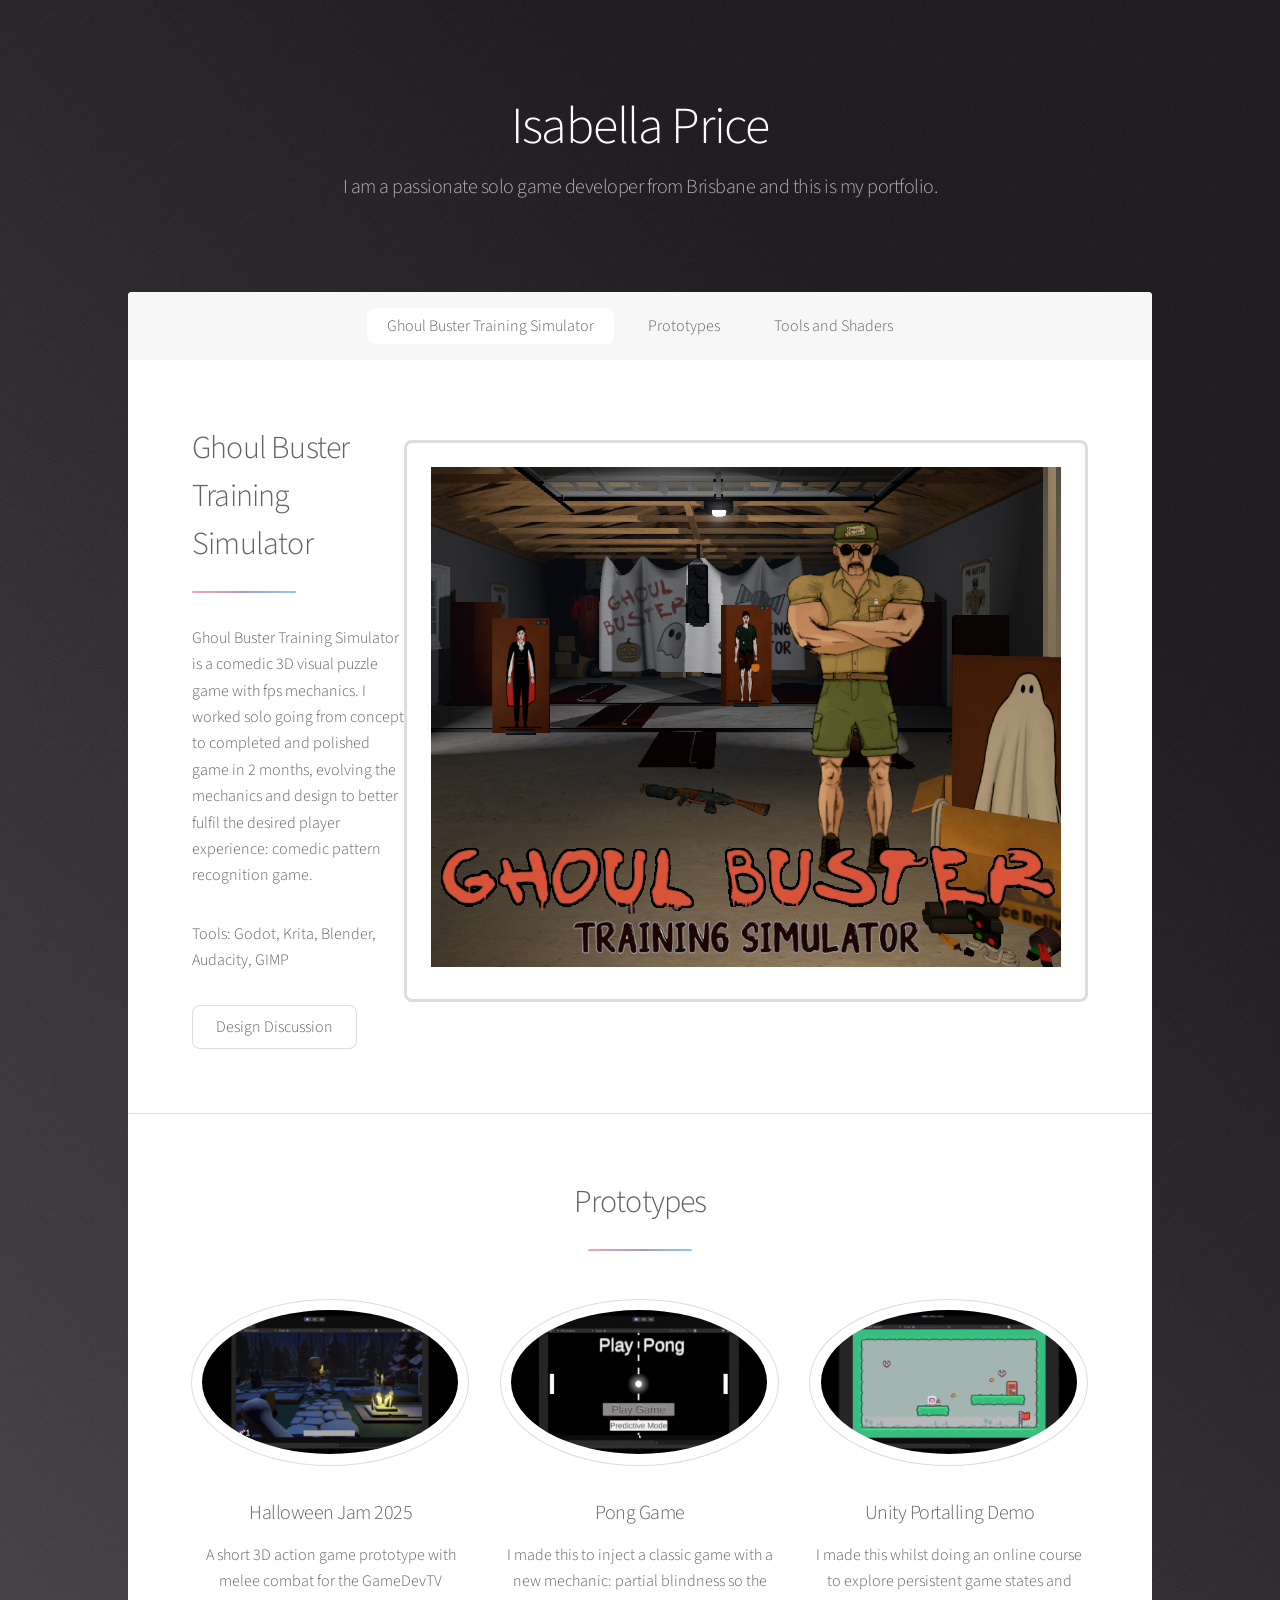
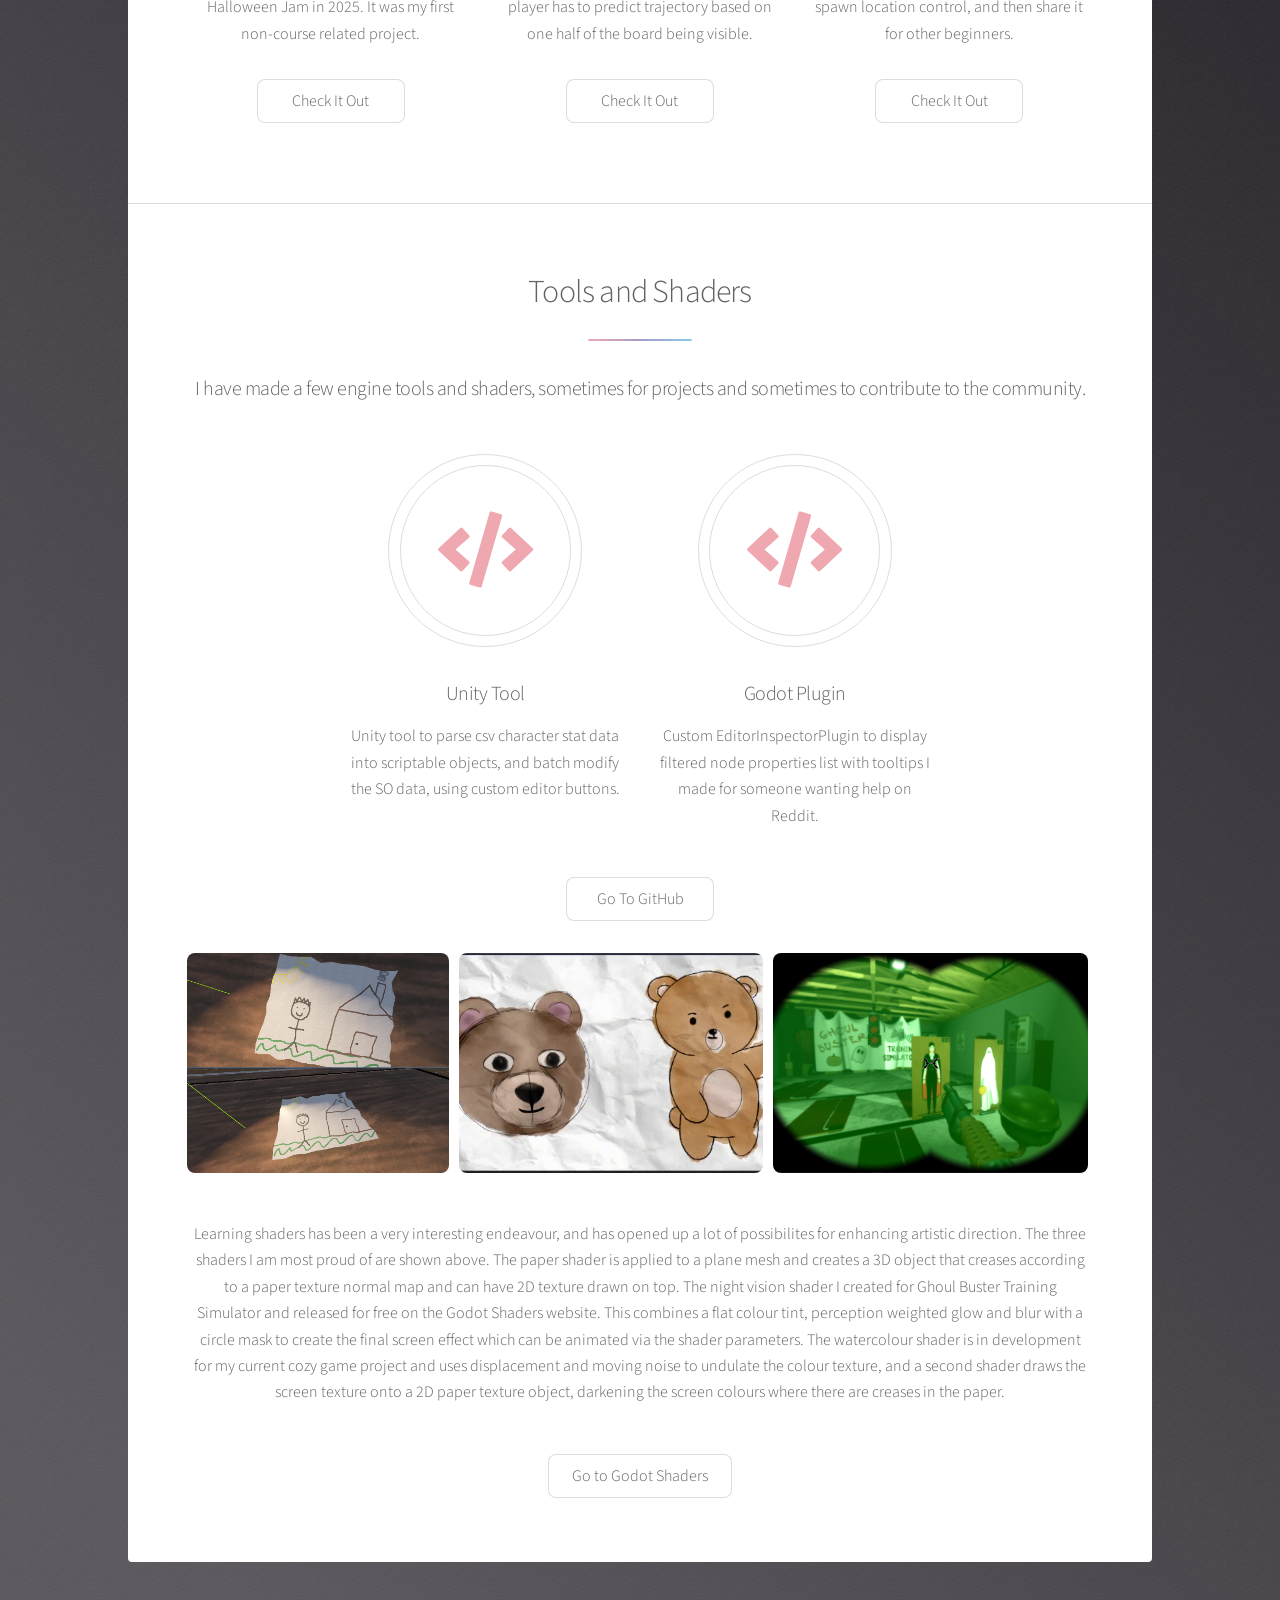
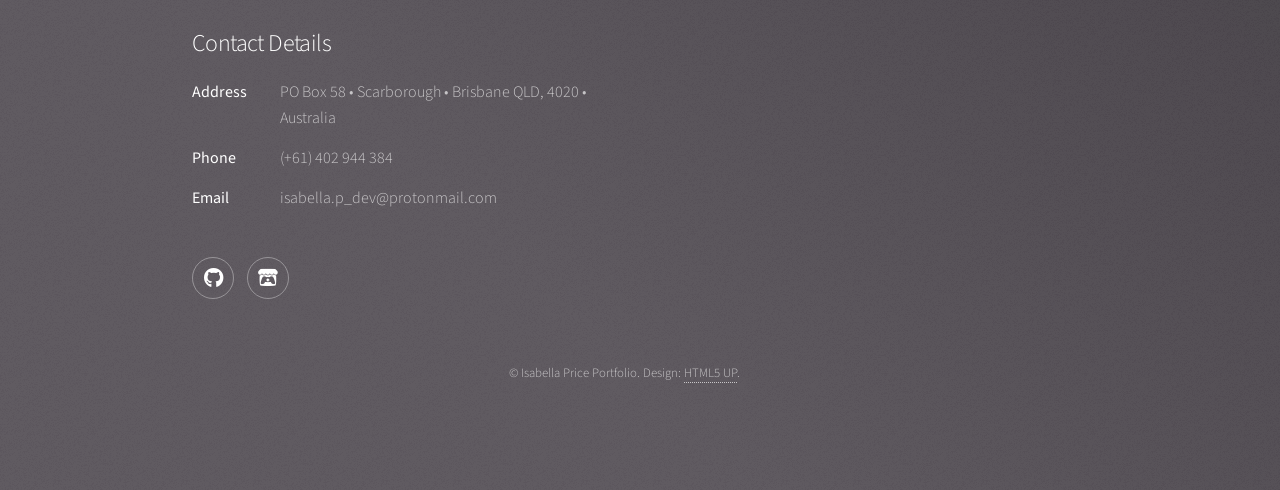
==== commit 382926f5: "Shader Stuff" ====
--- a/index.html
+++ b/index.html
@@ -19,7 +19,6 @@
 
 				<!-- Header -->
 					<header id="header" class="alt">
-						<span class="logo"><img src="images/logo.svg" alt="" /></span>
 						<h1>Isabella Price</h1>
 						<p>I am a passionate solo game developer from Brisbane and this is my portfolio.<br />
 					</header>
@@ -123,11 +122,11 @@
 										<li><a href="https://github.com/Izzy-net" class="button">Go To GitHub</a></li>
 									</ul>
 								</footer>
-								<ul class="statistics">
+								<ul class="focus">
 									<li>
-										<span class="image"><img src="images/pic01.jpg"></span>
-										<span class="image"><img src="images/pic01.jpg"></span>
-										<span class="image"><img src="images/pic01.jpg"></span>
+										<span class="image"><img src="images/PaperDemo2.png"></span>
+										<span class="image"><img src="images/WatercolourGIF3.gif"></span>
+										<span class="image"><img src="images/NightVision.png"></span>
 									</li>
 								</ul>
 								<p>Learning shaders has been a very interesting endeavour, and has opened up a lot of possibilites for enhancing artistic direction.
--- a/assets/css/main.css
+++ b/assets/css/main.css
@@ -3098,6 +3098,105 @@
 		border-color: rgba(255, 255, 255, 0.35);
 	}
 
+/* Focus */
+
+	.focus {
+		display: -moz-flex;
+		display: -webkit-flex;
+		display: -ms-flex;
+		display: flex;
+		-moz-flex-wrap: wrap;
+		-webkit-flex-wrap: wrap;
+		-ms-flex-wrap: wrap;
+		flex-wrap: wrap;
+		-moz-justify-content: center;
+		-webkit-justify-content: center;
+		-ms-justify-content: center;
+		justify-content: center;
+		width: calc(100% + 2em);
+		margin: 0 0 3em -2em;
+		padding: 0;
+		list-style: none;
+		gap: 15px;
+	}
+
+		.focus li {
+			display: inline-block;
+			display: flex;
+			margin-top: 3em;
+			gap: 10px;
+		}
+
+			.focus li:nth-child(1), .focus li:nth-child(2), .focus li:nth-child(3) {
+				margin-top: 0;
+				margin-left: 2%;
+			}
+
+			.focus li > :last-child {
+				margin-bottom: 0;
+			}
+
+		.focus image {
+			width: 100%;
+  			height: 100%;
+			object-fit: cover;
+			object-position: center;
+		}
+
+			.focus .image img {
+				max-width: 100%;
+				height: 100%;
+				object-fit: cover;
+				object-position: center;
+			}
+
+		@media screen and (max-width: 980px) {
+
+			.focus li {
+				width: calc(30% - 2em);
+			}
+
+				.focus li:nth-child(3) {
+					margin-top: 3em;
+				}
+
+			.focus .image {
+					flex: 0 1 auto;
+					margin-left: 0;
+					margin-bottom: 2em;
+				}
+
+		}
+
+		@media screen and (max-width: 736px) {
+
+			.focus {
+				width: 100%;
+				margin: 0 0 2em 0;
+			}
+
+				.focus li {
+					width: 100%;
+					margin-left: 0;
+					margin-top: 2em;
+				}
+
+					.focus li:nth-child(2), .focus li:nth-child(3) {
+						margin-top: 2em;
+					}
+
+				.focus .image {
+					width: 300px;
+  					height: 300px;
+					padding: 0.35em;
+				}
+
+					.focus .image img {
+						width: 12em;
+					}
+
+		}
+
 /* Header */
 
 	#header {
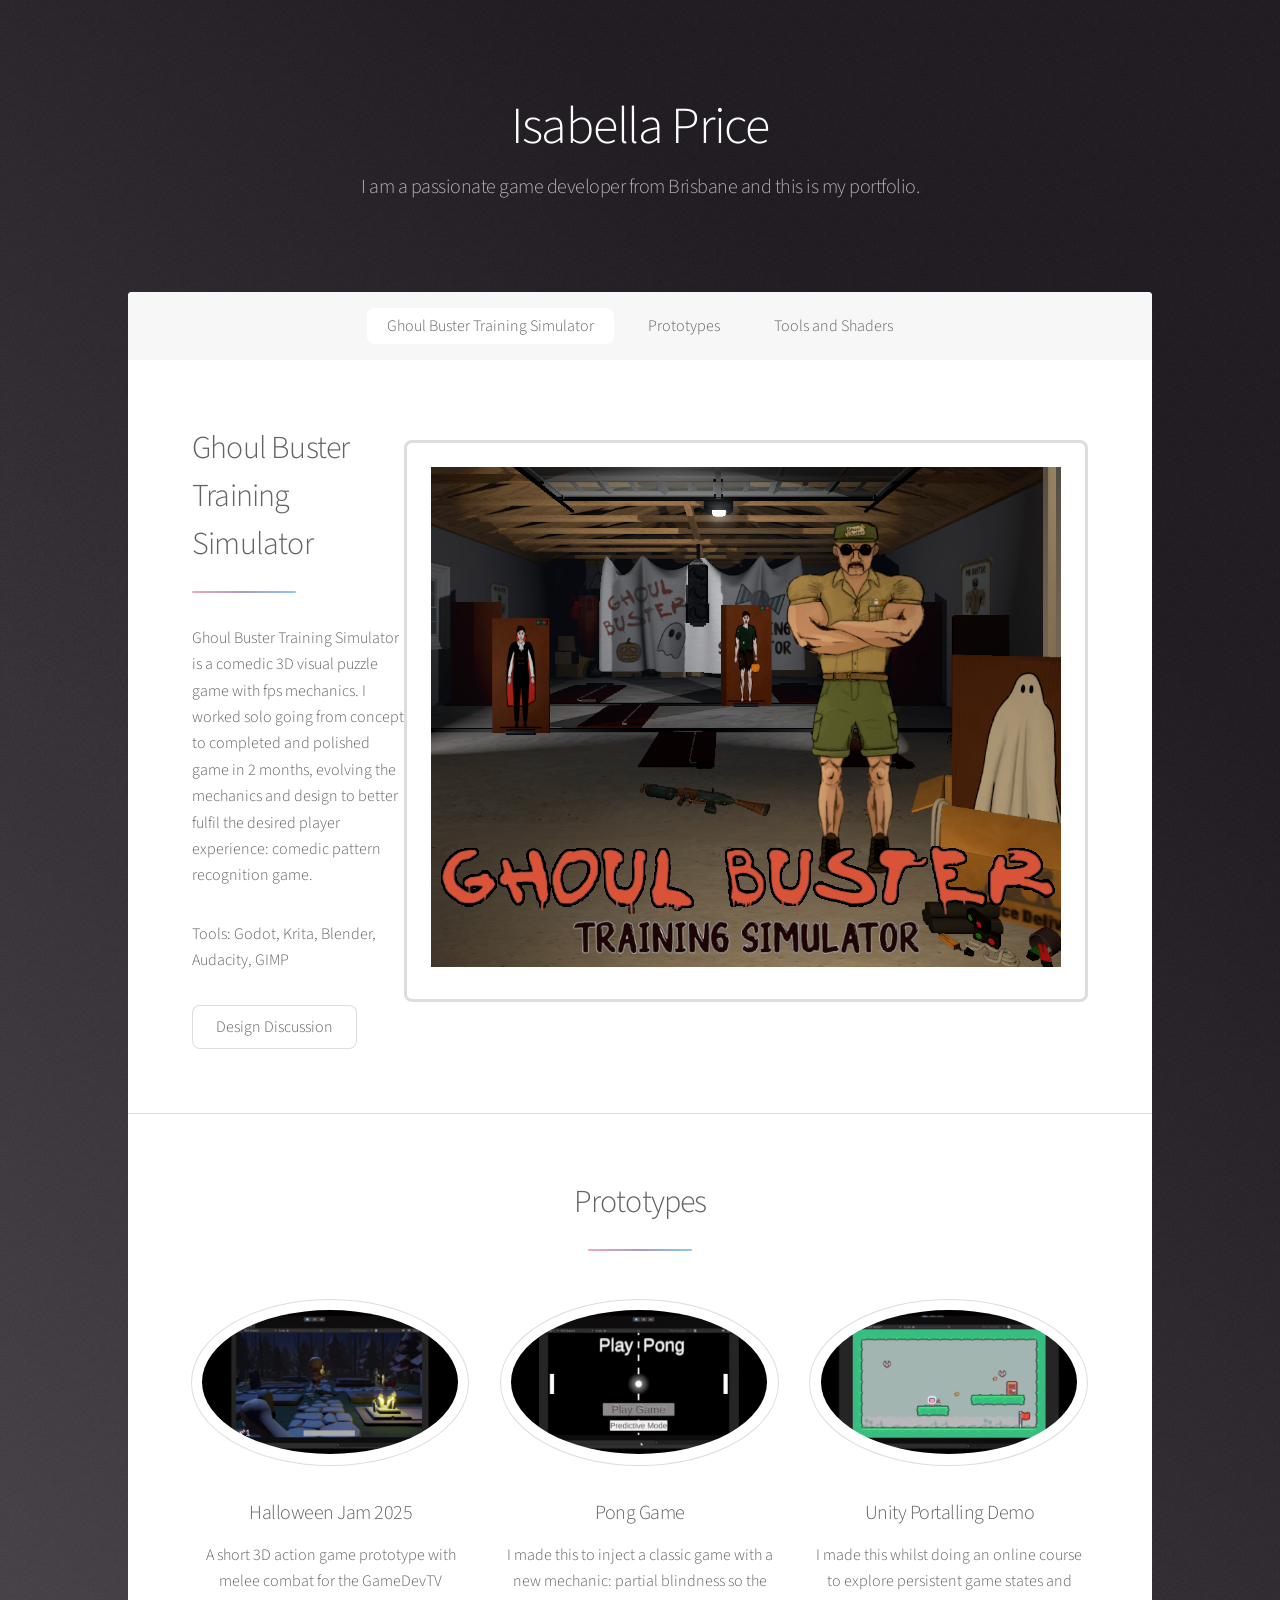
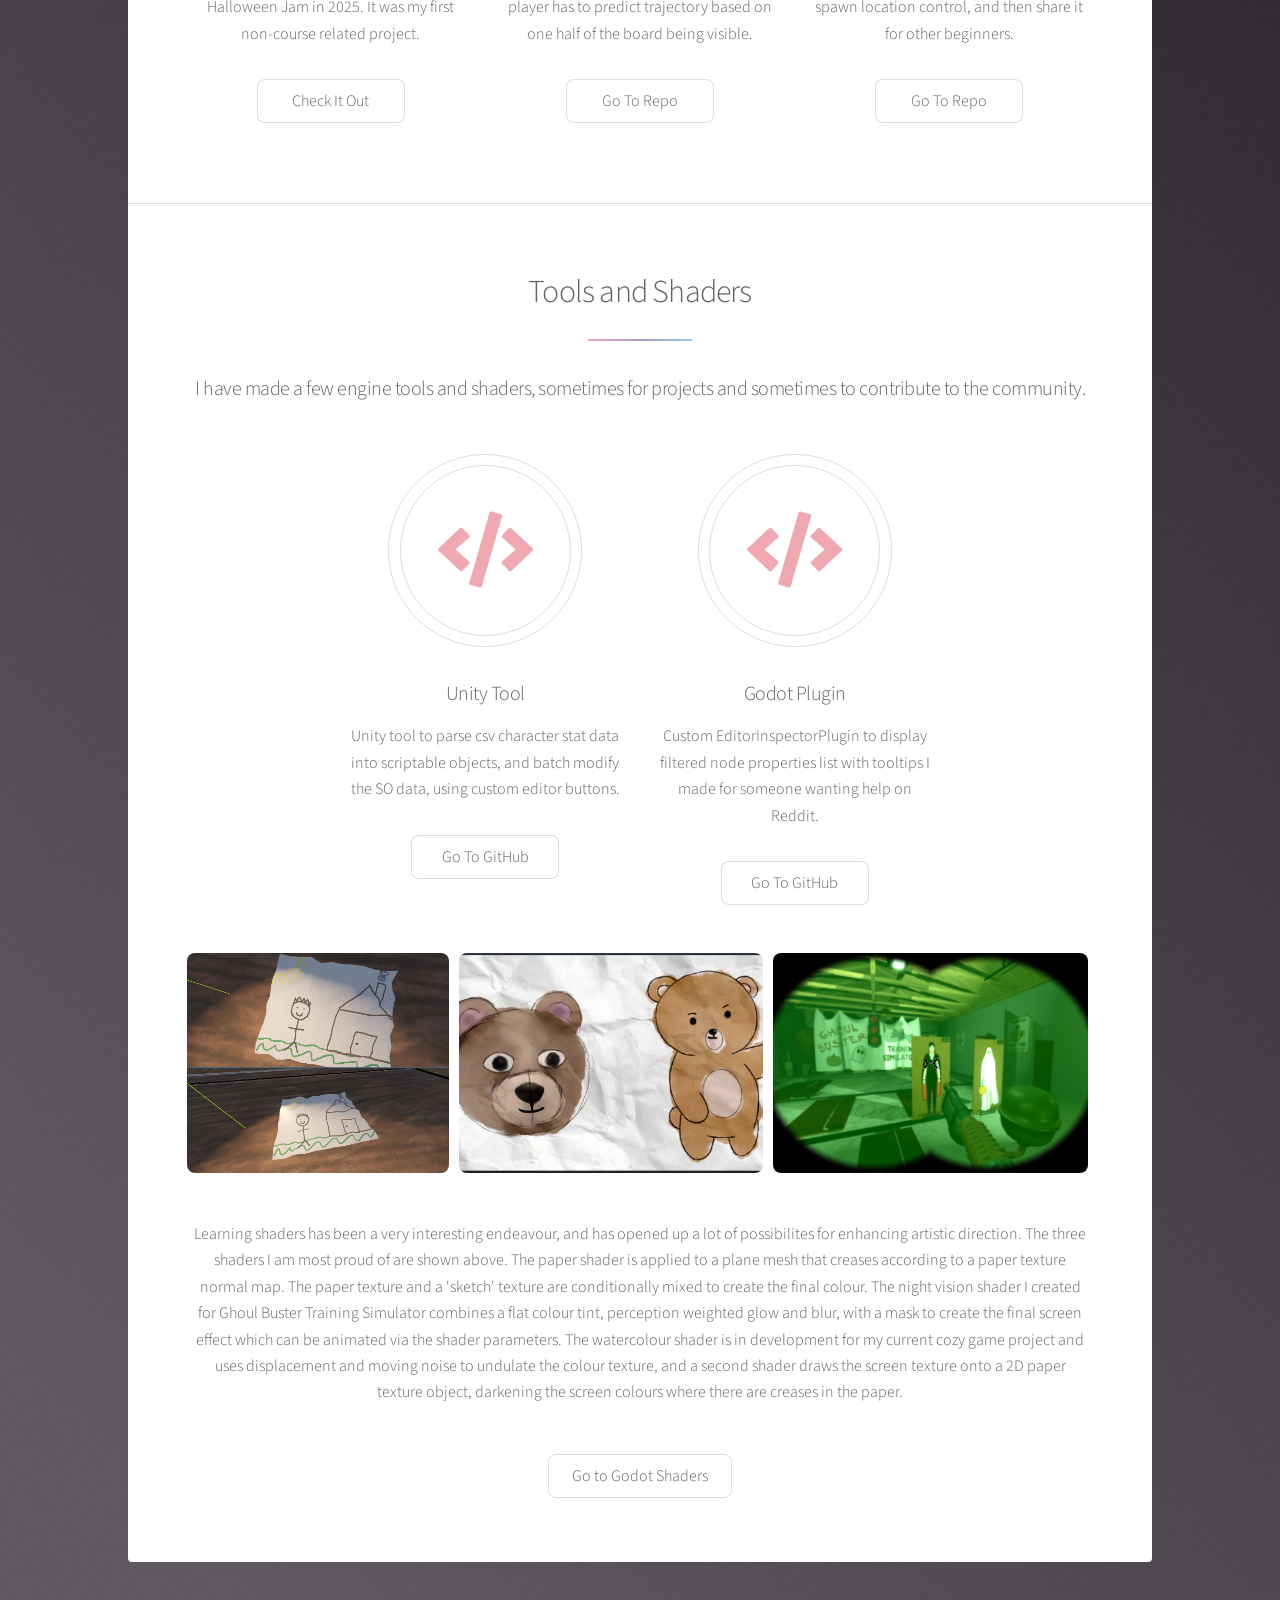
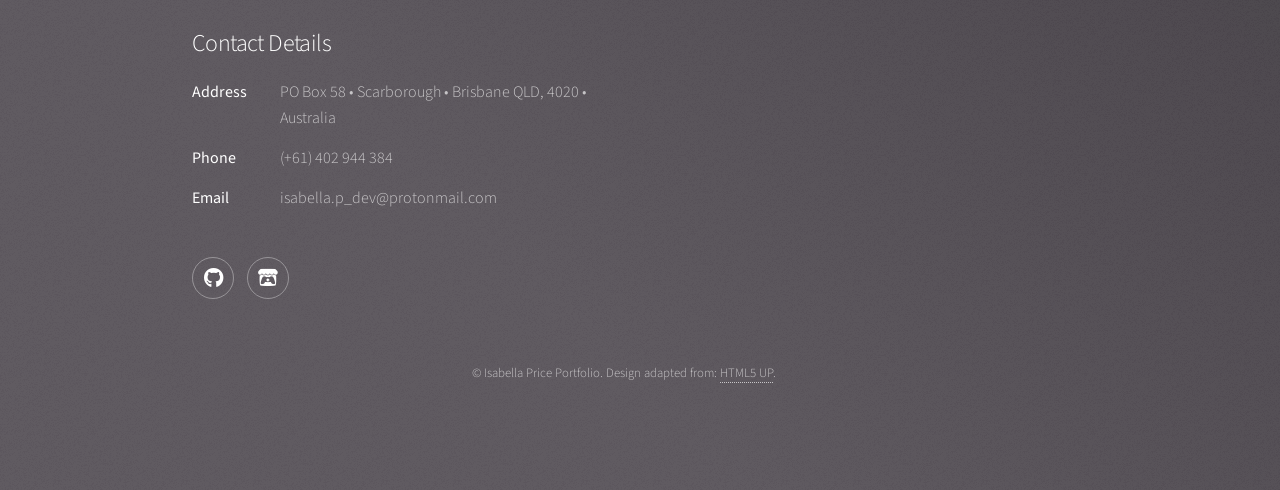
==== commit 159a7d56: "Fixed Links and Added Buster img" ====
--- a/index.html
+++ b/index.html
@@ -20,7 +20,7 @@
 				<!-- Header -->
 					<header id="header" class="alt">
 						<h1>Isabella Price</h1>
-						<p>I am a passionate solo game developer from Brisbane and this is my portfolio.<br />
+						<p>I am a passionate game developer from Brisbane and this is my portfolio.<br />
 					</header>
 
 				<!-- Nav -->
@@ -73,7 +73,7 @@
 										<h3>Halloween Jam 2025</h3>
 										<p>A short 3D action game prototype with melee combat for the GameDevTV Halloween Jam in 2025. It was my first non-course related project.</p>
 										<ul class="actions special">
-											<a href="https://thisbutdragons.itch.io/project-spook" class="button">Check It Out</a>
+											<a href="https://thisbutdragons.itch.io/project-spook"  target="_blank" class="button">Check It Out</a>
 										</ul>
 									</li>
 									<li>
@@ -83,7 +83,7 @@
 										<h3>Pong Game</h3>
 										<p>I made this to inject a classic game with a new mechanic: partial blindness so the player has to predict trajectory based on one half of the board being visible.</p>
 										<ul class="actions special">
-											<a href="https://github.com/Izzy-net/Pong-Game" class="button">Check It Out</a>
+											<a href="https://github.com/Izzy-net/Pong-Game"  target="_blank" class="button">Go To Repo</a>
 										</ul>
 									</li>
 									<li>
@@ -93,7 +93,7 @@
 										<h3>Unity Portalling Demo</h3>
 										<p>I made this whilst doing an online course to explore persistent game states and spawn location control, and then share it for other beginners.</p>
 										<ul class="actions special">
-											<a href="https://github.com/Izzy-net/Portal_Teleporting-Demo" class="button">Check It Out</a>
+											<a href="https://github.com/Izzy-net/Portal_Teleporting-Demo"  target="_blank" class="button">Go To Repo</a>
 										</ul>
 									</li>
 								</ul>
@@ -110,18 +110,19 @@
 										<span class="icon solid major style1 fa-code"></span>
 										<h3>Unity Tool</h3>
 										<p>Unity tool to parse csv character stat data into scriptable objects, and batch modify the SO data, using custom editor buttons.</p>
+										<ul class="actions special">
+											<a href="https://github.com/Izzy-net/Class-Stats-SO-From-CSV" target="_blank" class="button">Go To GitHub</a>
+										</ul>
 									</li>
 									<li>
 										<span class="icon solid major style1 fa-code"></span>
 										<h3>Godot Plugin</h3>
 										<p>Custom EditorInspectorPlugin to display filtered node properties list with tooltips I made for someone wanting help on Reddit.</p>
+										<ul class="actions special">
+											<a href="https://github.com/Izzy-net/Godot-Object-Property-Inspector-Plugin" target="_blank" class="button">Go To GitHub</a>
+										</ul>
 									</li>
 								</ul>
-								<footer class="major">
-									<ul class="actions special">
-										<li><a href="https://github.com/Izzy-net" class="button">Go To GitHub</a></li>
-									</ul>
-								</footer>
 								<ul class="focus">
 									<li>
 										<span class="image"><img src="images/PaperDemo2.png"></span>
@@ -130,16 +131,16 @@
 									</li>
 								</ul>
 								<p>Learning shaders has been a very interesting endeavour, and has opened up a lot of possibilites for enhancing artistic direction.
-									The three shaders I am most proud of are shown above. The paper shader is applied to a plane mesh and creates a 3D object that creases
-									according to a paper texture normal map and can have 2D texture drawn on top. The night vision shader I created for Ghoul Buster Training Simulator
-									and released for free on the Godot Shaders website. This combines a flat colour tint, perception weighted glow and blur with a circle mask to create the final screen effect 
+									The three shaders I am most proud of are shown above. The paper shader is applied to a plane mesh that creases
+									according to a paper texture normal map. The paper texture and a 'sketch' texture are conditionally mixed to create the final colour. The night vision shader I created for Ghoul Buster Training Simulator
+									combines a flat colour tint, perception weighted glow and blur, with a mask to create the final screen effect 
 									which can be animated via the shader parameters. The watercolour shader is in development for my current cozy game project and uses displacement 
 									and moving noise to undulate the colour texture, and a second shader draws the screen texture onto a 2D paper texture object, darkening the screen colours 
 									where there are creases in the paper. 
 								</p>
 								<footer class="major">
 									<ul class="actions special">
-										<li><a href="generic.html" class="button">Go to Godot Shaders</a></li>
+										<li><a href="https://godotshaders.com/author/this-but-dragons/"  target="_blank" class="button">Go to Godot Shaders</a></li>
 									</ul>
 								</footer>
 							</section>
@@ -159,11 +160,11 @@
 									<dd>isabella.p_dev@protonmail.com</dd>
 								</dl>
 								<ul class="icons">
-									<li><a href="https://github.com/Izzy-net" class="icon brands fa-github alt"><span class="label">GitHub</span></a></li>
-									<li><a href="https://thisbutdragons.itch.io/" class="icon brands fa-itch-io alt"><span class="label">Dribbble</span></a></li>
+									<li><a href="https://github.com/Izzy-net" target="_blank" class="icon brands fa-github alt"><span class="label">GitHub</span></a></li>
+									<li><a href="https://thisbutdragons.itch.io/" target="_blank" class="icon brands fa-itch-io alt"><span class="label">Dribbble</span></a></li>
 								</ul>
 							</section>
-						<p class="copyright">&copy; Isabella Price Portfolio. Design: <a href="https://html5up.net">HTML5 UP</a>.</p>
+						<p class="copyright">&copy; Isabella Price Portfolio. Design adapted from: <a href="https://html5up.net">HTML5 UP</a>.</p>
 					</footer>
 
 			</div>
--- a/assets/css/main.css
+++ b/assets/css/main.css
@@ -3040,6 +3040,21 @@
 				width: 16em;
 			}
 
+		.spotlight .altimage {
+			display: inline-block;
+			margin-left: 0.5em;
+			margin-right: 1em;
+			padding: 0.65em;
+			border-radius: 100%;
+			border: solid 1px;
+		}
+
+			.spotlight .altimage img {
+				display: block;
+				border-radius: 100%;
+				width: 16em;
+			}
+
 		@media screen and (max-width: 980px) {
 
 			.spotlight {
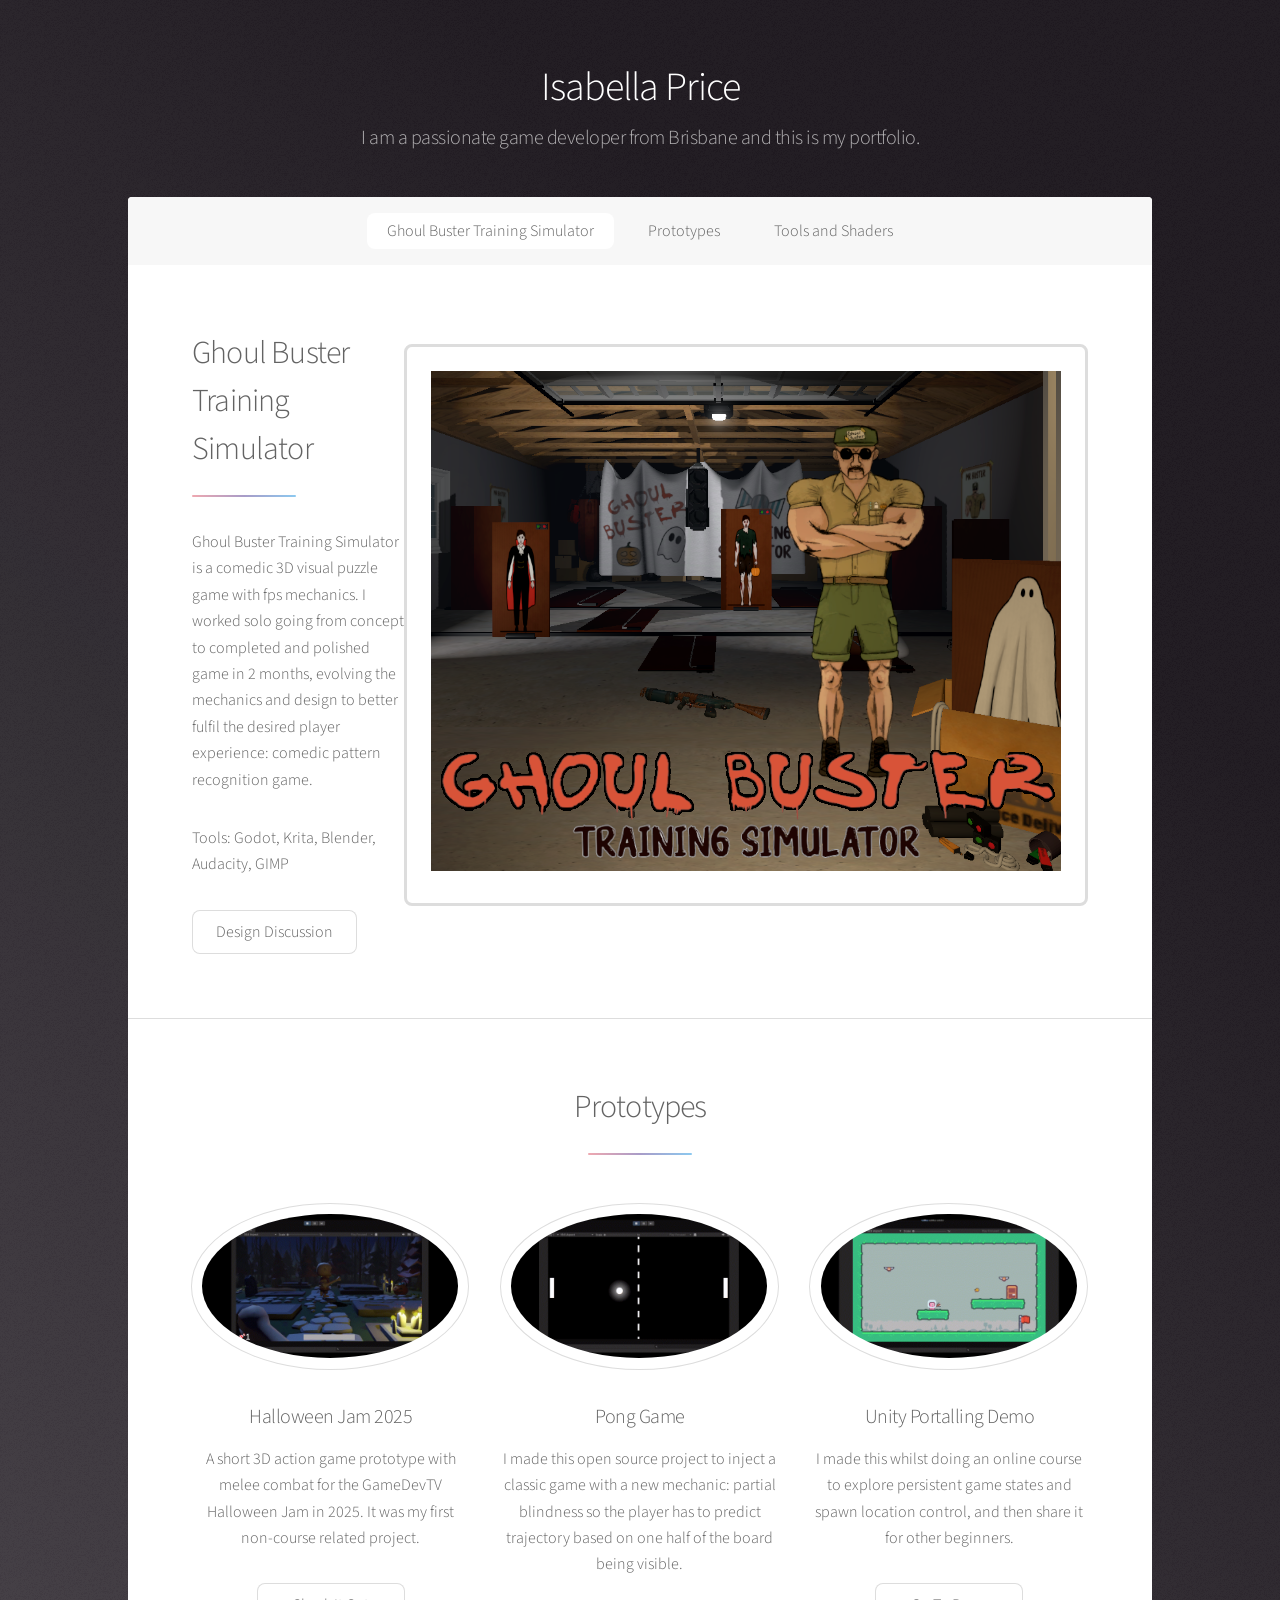
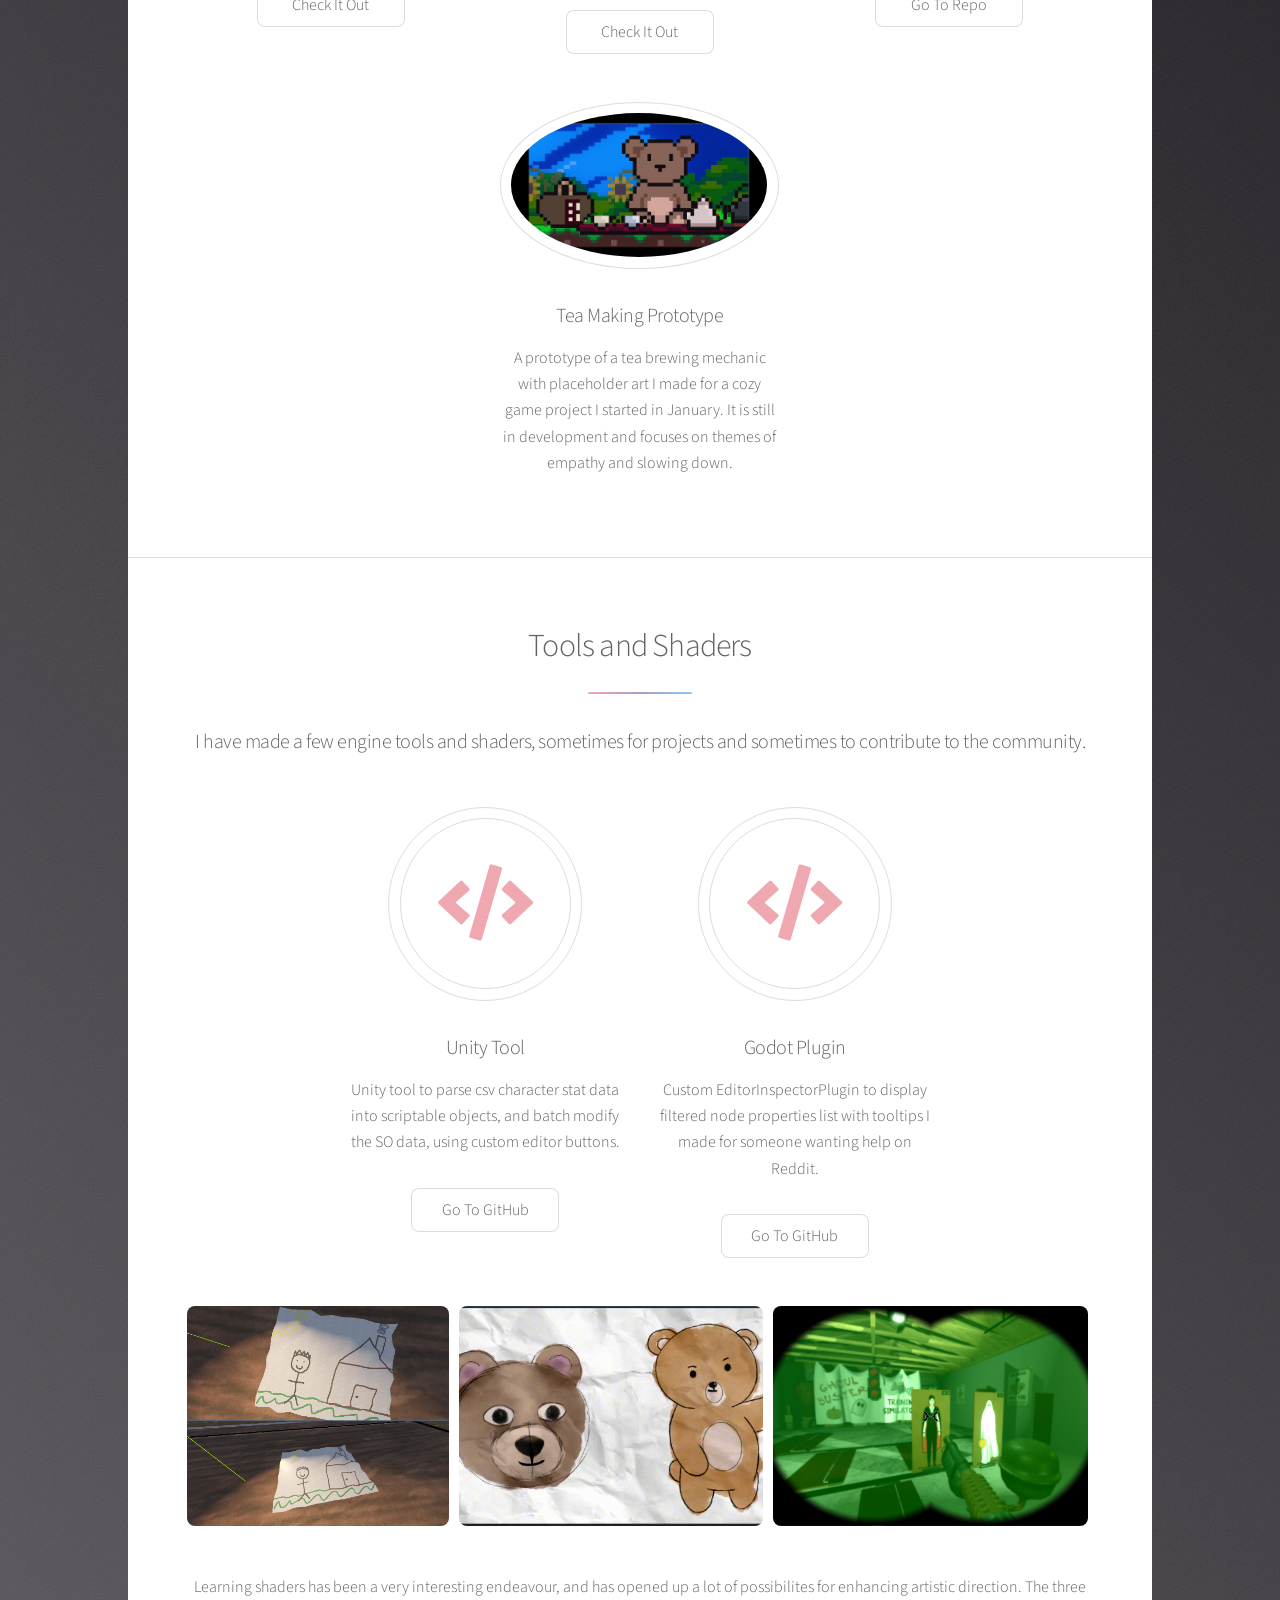
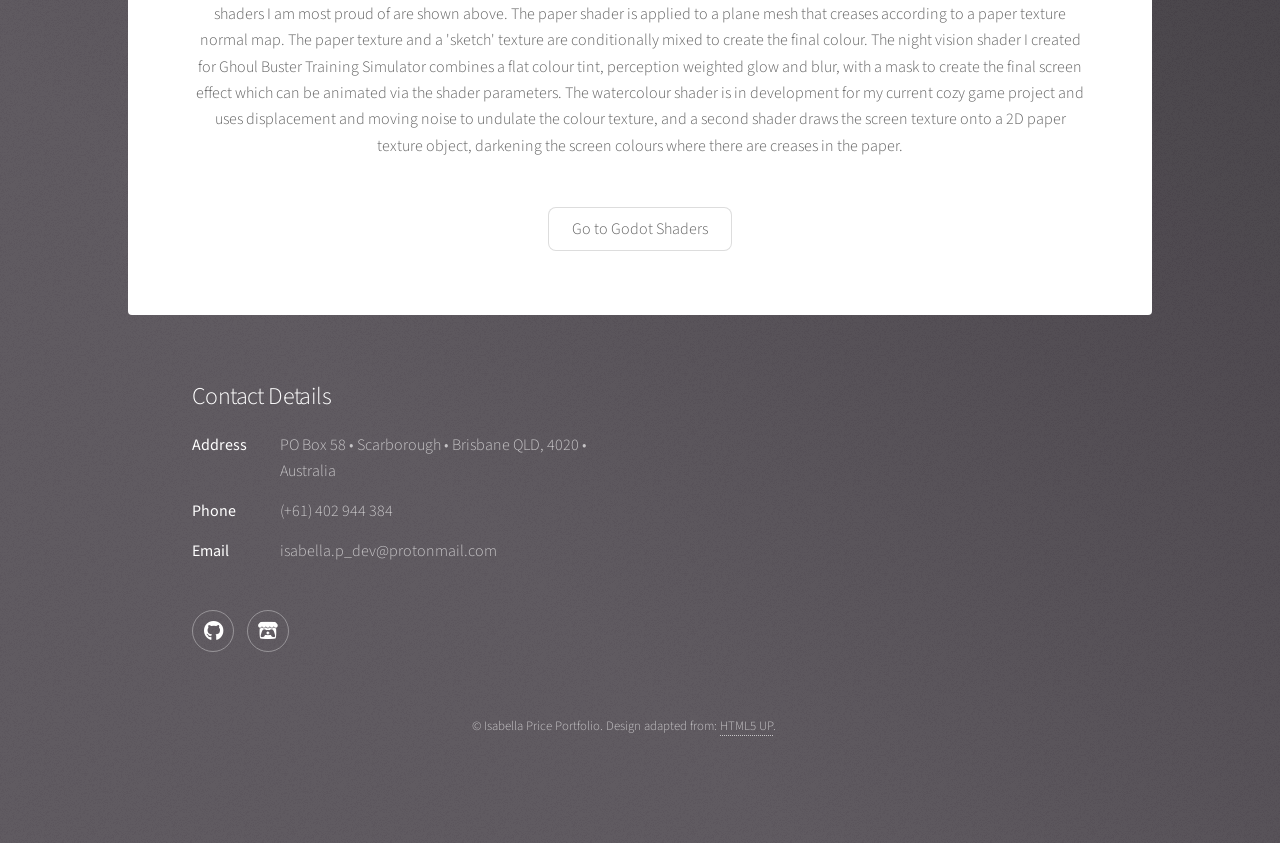
==== commit e1cfc2da: "Tea Prototype + Other Fixed fade issue Updated pong game" ====
--- a/index.html
+++ b/index.html
@@ -18,7 +18,7 @@
 			<div id="wrapper">
 
 				<!-- Header -->
-					<header id="header" class="alt">
+					<header id="header">
 						<h1>Isabella Price</h1>
 						<p>I am a passionate game developer from Brisbane and this is my portfolio.<br />
 					</header>
@@ -81,9 +81,9 @@
 											<span class="image"><img src="images/PongGIF.gif" alt="" /></span>
 										</div>
 										<h3>Pong Game</h3>
-										<p>I made this to inject a classic game with a new mechanic: partial blindness so the player has to predict trajectory based on one half of the board being visible.</p>
+										<p>I made this open source project to inject a classic game with a new mechanic: partial blindness so the player has to predict trajectory based on one half of the board being visible.</p>
 										<ul class="actions special">
-											<a href="https://github.com/Izzy-net/Pong-Game"  target="_blank" class="button">Go To Repo</a>
+											<a href="https://thisbutdragons.itch.io/pong-project"  target="_blank" class="button">Check It Out</a>
 										</ul>
 									</li>
 									<li>
@@ -95,6 +95,15 @@
 										<ul class="actions special">
 											<a href="https://github.com/Izzy-net/Portal_Teleporting-Demo"  target="_blank" class="button">Go To Repo</a>
 										</ul>
+									</li>
+									<li>
+										<div style="float:right" class="spotlight">
+											<span class="image"><img src="images/TeaGIF.gif" alt="" /></span>
+										</div>
+										<h3>Tea Making Prototype</h3>
+										<p>A prototype of a tea brewing mechanic with placeholder art I made for a cozy game project I started in January. It is still in development and focuses on 
+											themes of empathy and slowing down.
+										</p>
 									</li>
 								</ul>
 							</section>
--- a/assets/css/main.css
+++ b/assets/css/main.css
@@ -3241,10 +3241,10 @@
 				-webkit-transition: opacity 3s ease;
 				-ms-transition: opacity 3s ease;
 				transition: opacity 3s ease;
-				-moz-transition-delay: 0.5s;
-				-webkit-transition-delay: 0.5s;
-				-ms-transition-delay: 0.5s;
-				transition-delay: 0.5s;
+				-moz-transition-delay: 0s;
+				-webkit-transition-delay: 0s;
+				-ms-transition-delay: 0s;
+				transition-delay: 0s;
 				opacity: 1;
 			}
 
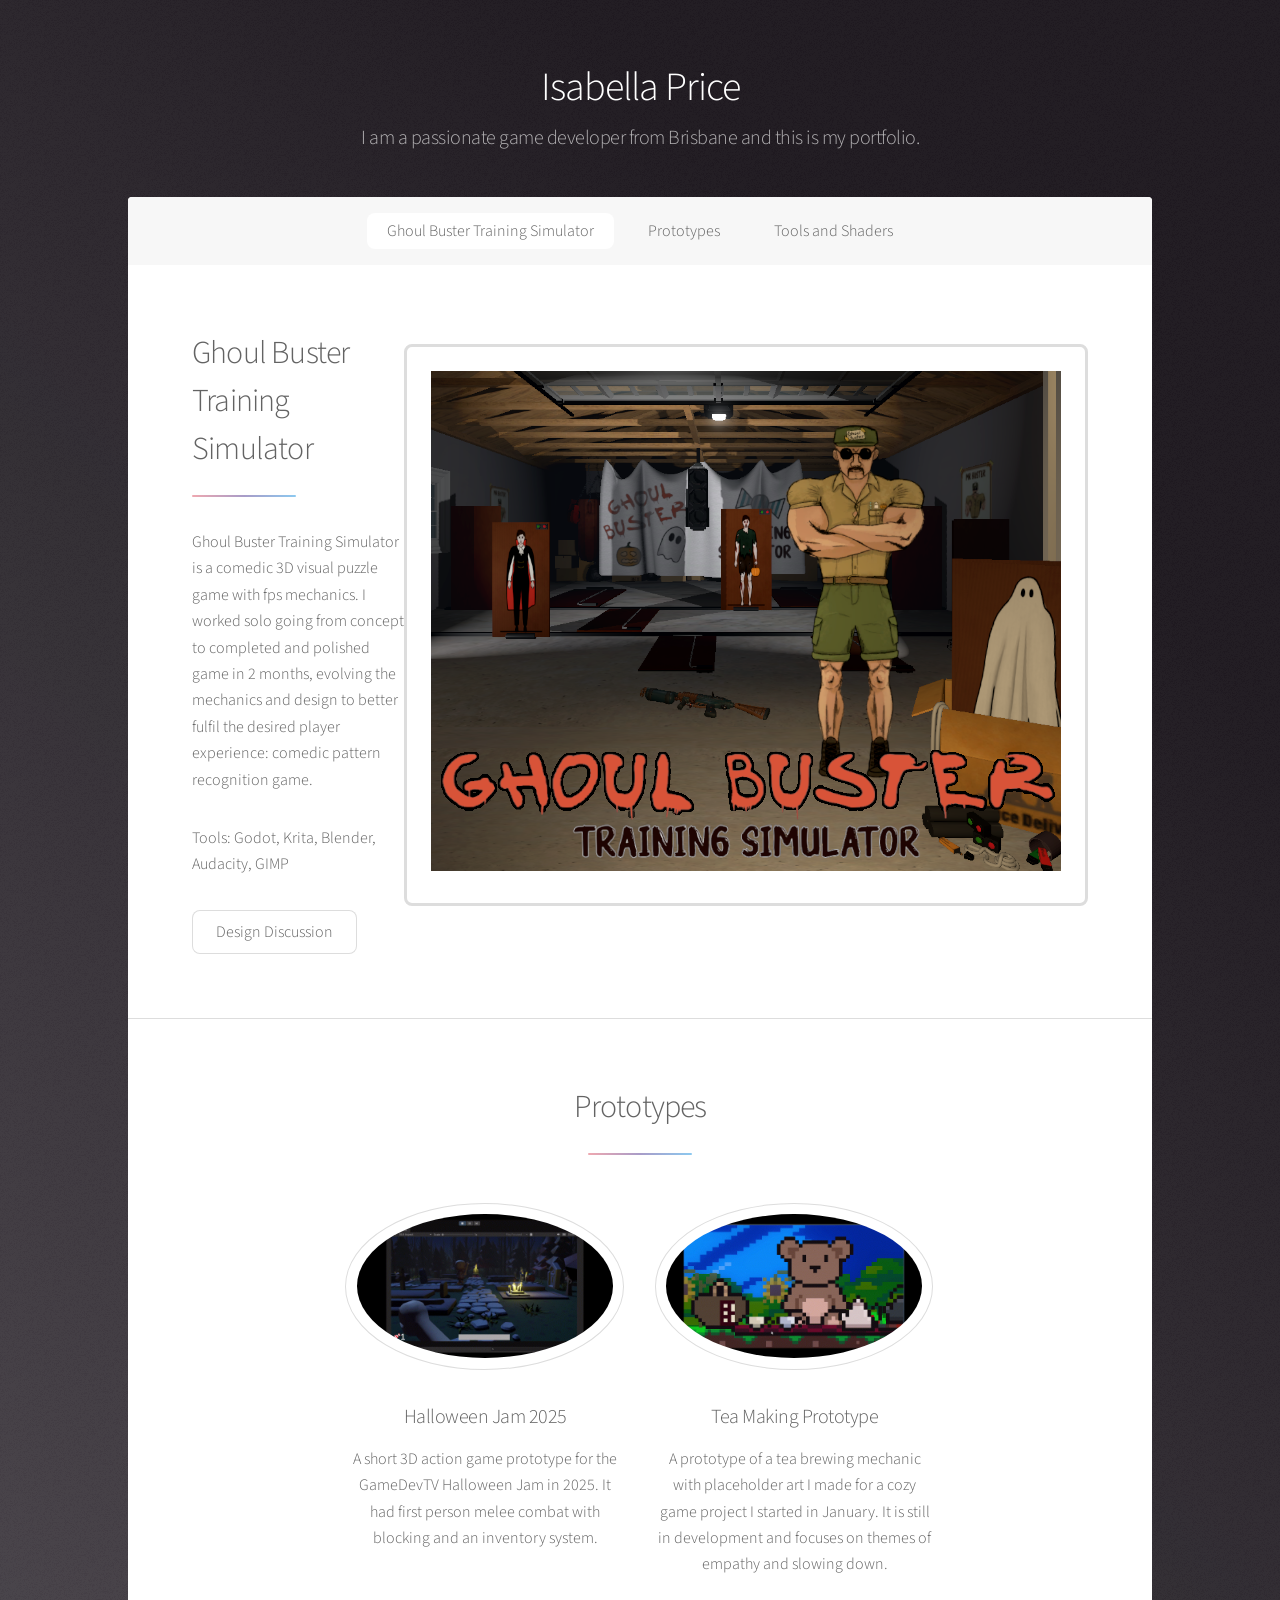
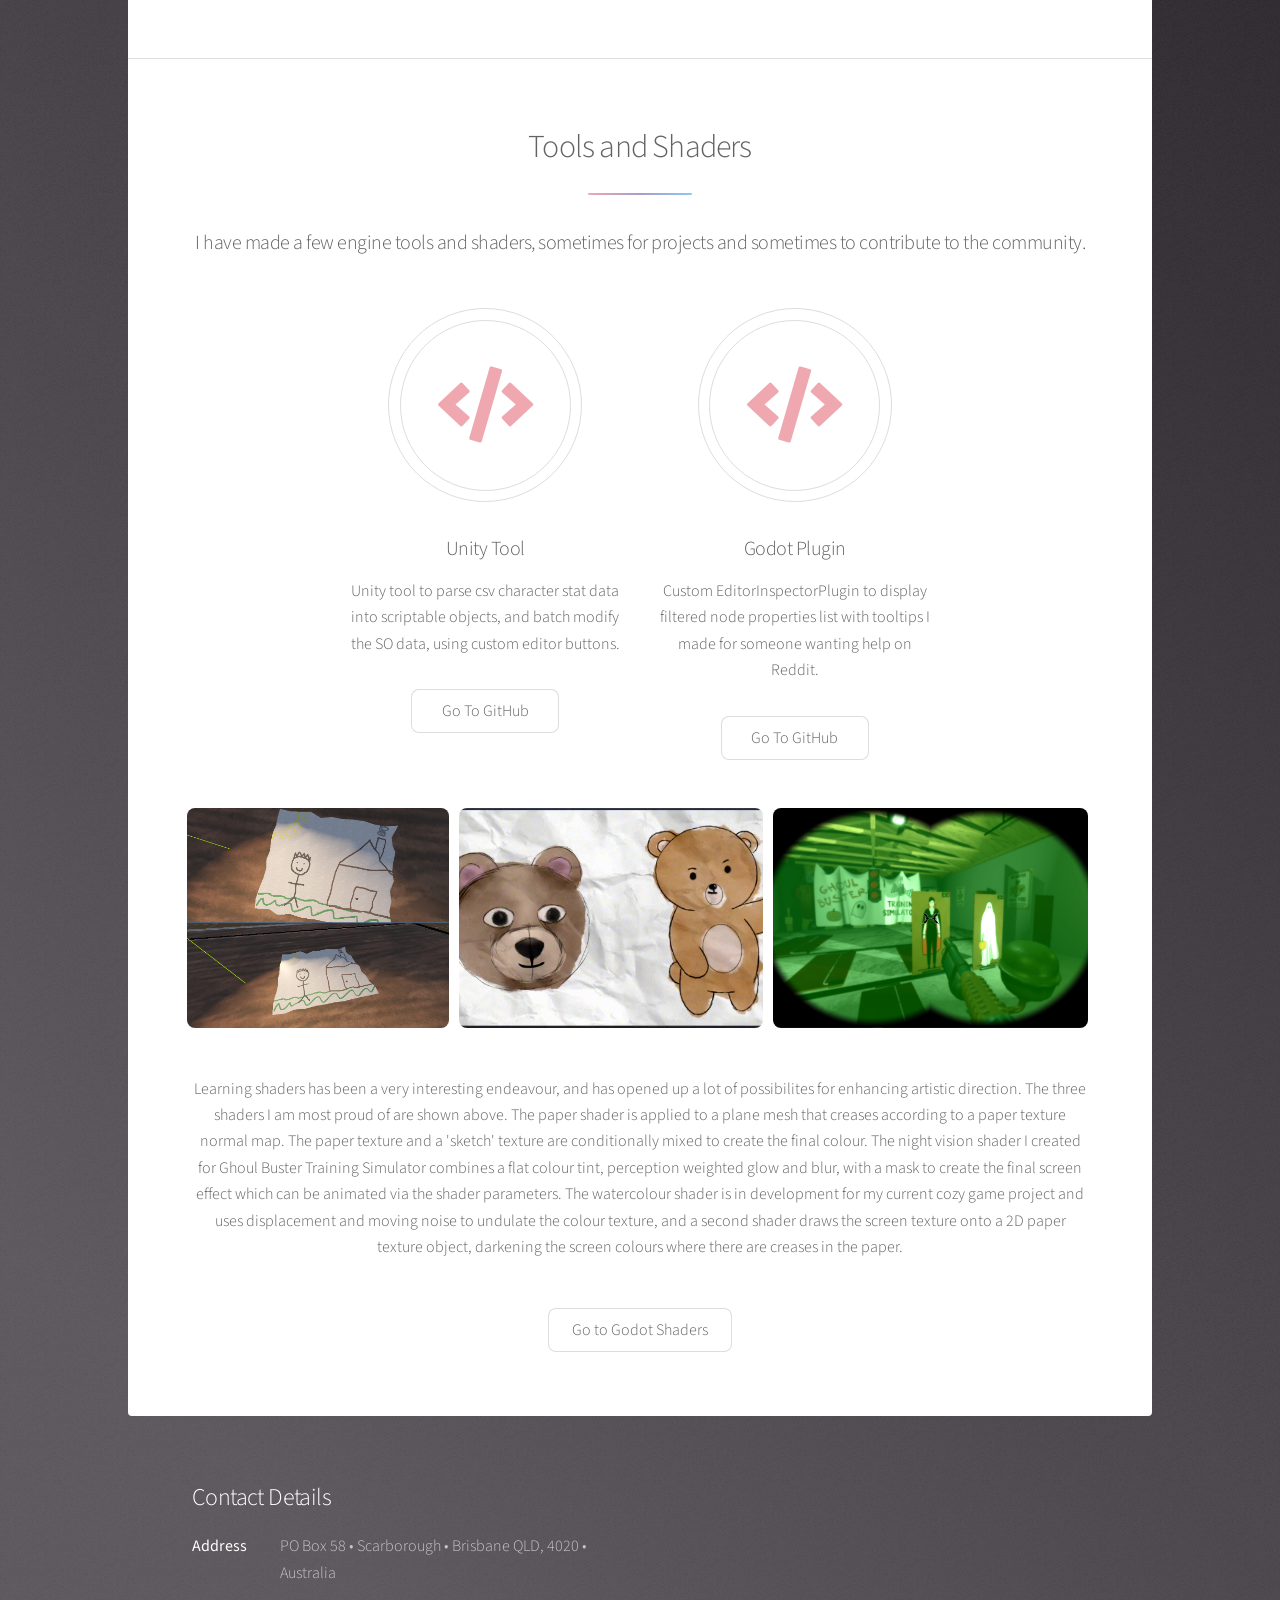
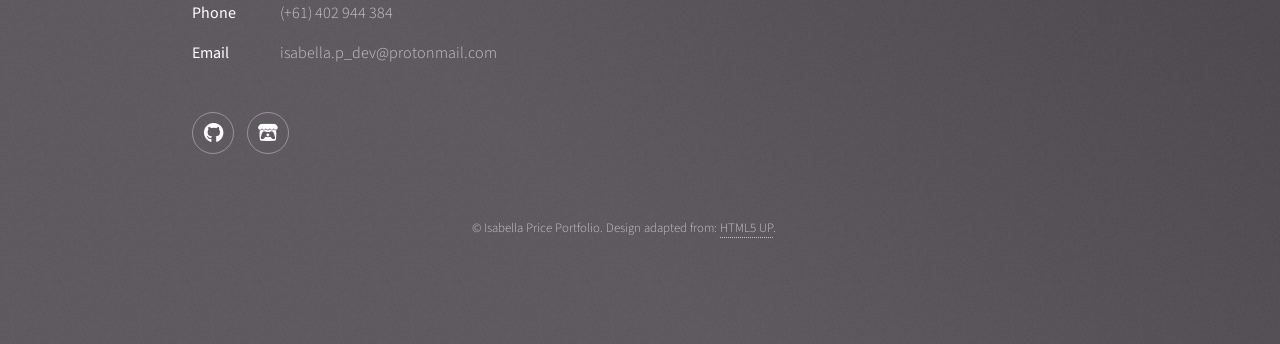
==== commit f23ca8cc: "Alterations refined ghoul buster page and culled main prototypes" ====
--- a/index.html
+++ b/index.html
@@ -71,30 +71,7 @@
 											</span>-->
 										</div>
 										<h3>Halloween Jam 2025</h3>
-										<p>A short 3D action game prototype with melee combat for the GameDevTV Halloween Jam in 2025. It was my first non-course related project.</p>
-										<ul class="actions special">
-											<a href="https://thisbutdragons.itch.io/project-spook"  target="_blank" class="button">Check It Out</a>
-										</ul>
-									</li>
-									<li>
-										<div style="float:right" class="spotlight">
-											<span class="image"><img src="images/PongGIF.gif" alt="" /></span>
-										</div>
-										<h3>Pong Game</h3>
-										<p>I made this open source project to inject a classic game with a new mechanic: partial blindness so the player has to predict trajectory based on one half of the board being visible.</p>
-										<ul class="actions special">
-											<a href="https://thisbutdragons.itch.io/pong-project"  target="_blank" class="button">Check It Out</a>
-										</ul>
-									</li>
-									<li>
-										<div style="float:right" class="spotlight">
-											<span class="image"><img src="images/PortalDemoGif2.gif" alt="" /></span>
-										</div>
-										<h3>Unity Portalling Demo</h3>
-										<p>I made this whilst doing an online course to explore persistent game states and spawn location control, and then share it for other beginners.</p>
-										<ul class="actions special">
-											<a href="https://github.com/Izzy-net/Portal_Teleporting-Demo"  target="_blank" class="button">Go To Repo</a>
-										</ul>
+										<p>A short 3D action game prototype for the GameDevTV Halloween Jam in 2025. It had first person melee combat with blocking and an inventory system.</p>
 									</li>
 									<li>
 										<div style="float:right" class="spotlight">
--- a/assets/css/main.css
+++ b/assets/css/main.css
@@ -3054,6 +3054,34 @@
 				border-radius: 100%;
 				width: 16em;
 			}
+		
+		.spotlight .boximage {
+			display: inline-block;
+			margin-left: 0.5em;
+			margin-right: 1em;
+			padding: 0.35em;
+			border: solid 1px;
+		}
+			.spotlight .boximage img {
+				display: block;
+				width: 16em;
+			}
+		
+		.spotlight .altboximage {
+			display: inline-block;
+			object-fit: contain;
+			margin-left: 0.5em;
+			margin-right: 1em;
+			padding: 0.35em;
+			height: 300px;
+		}
+			.spotlight .altboximage img {
+				display: block;
+				object-fit: contain;
+				width: 16em;
+				max-height: 100%;
+				max-width: 100%;
+			}
 
 		@media screen and (max-width: 980px) {
 
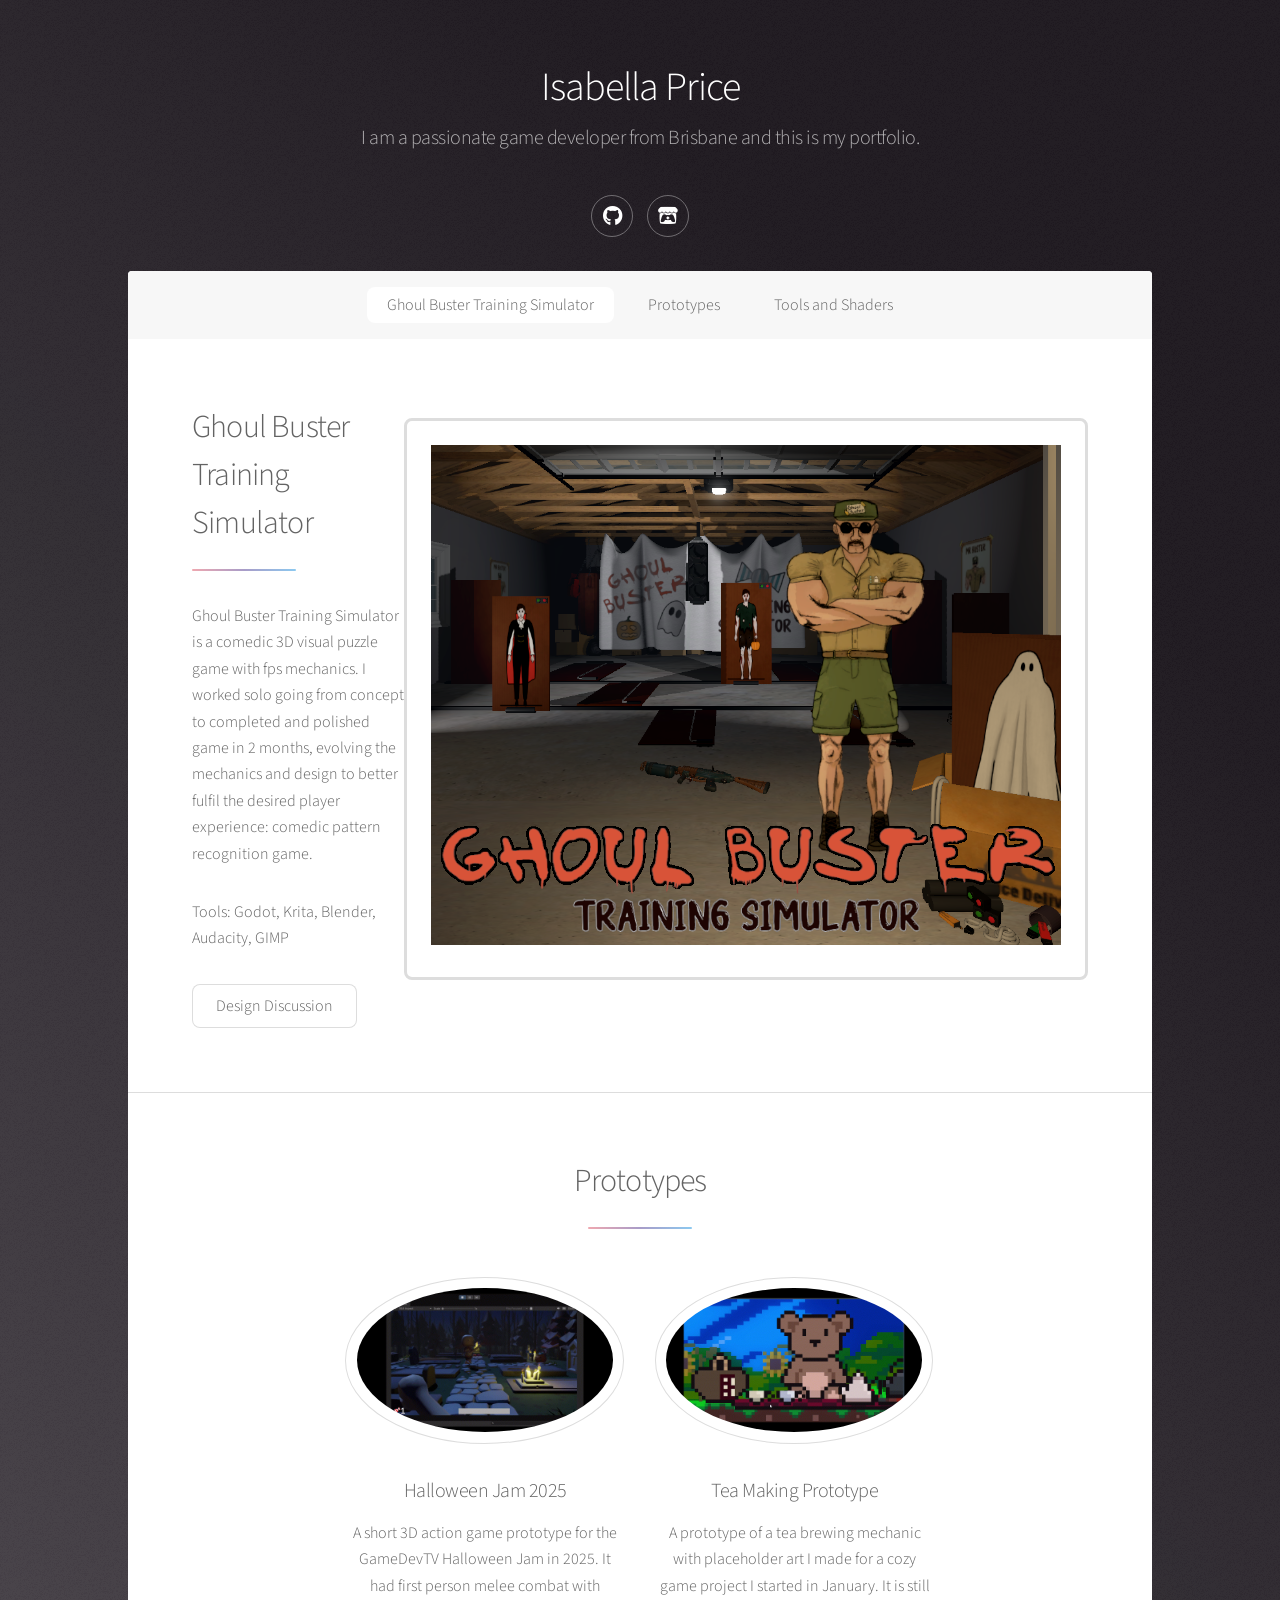
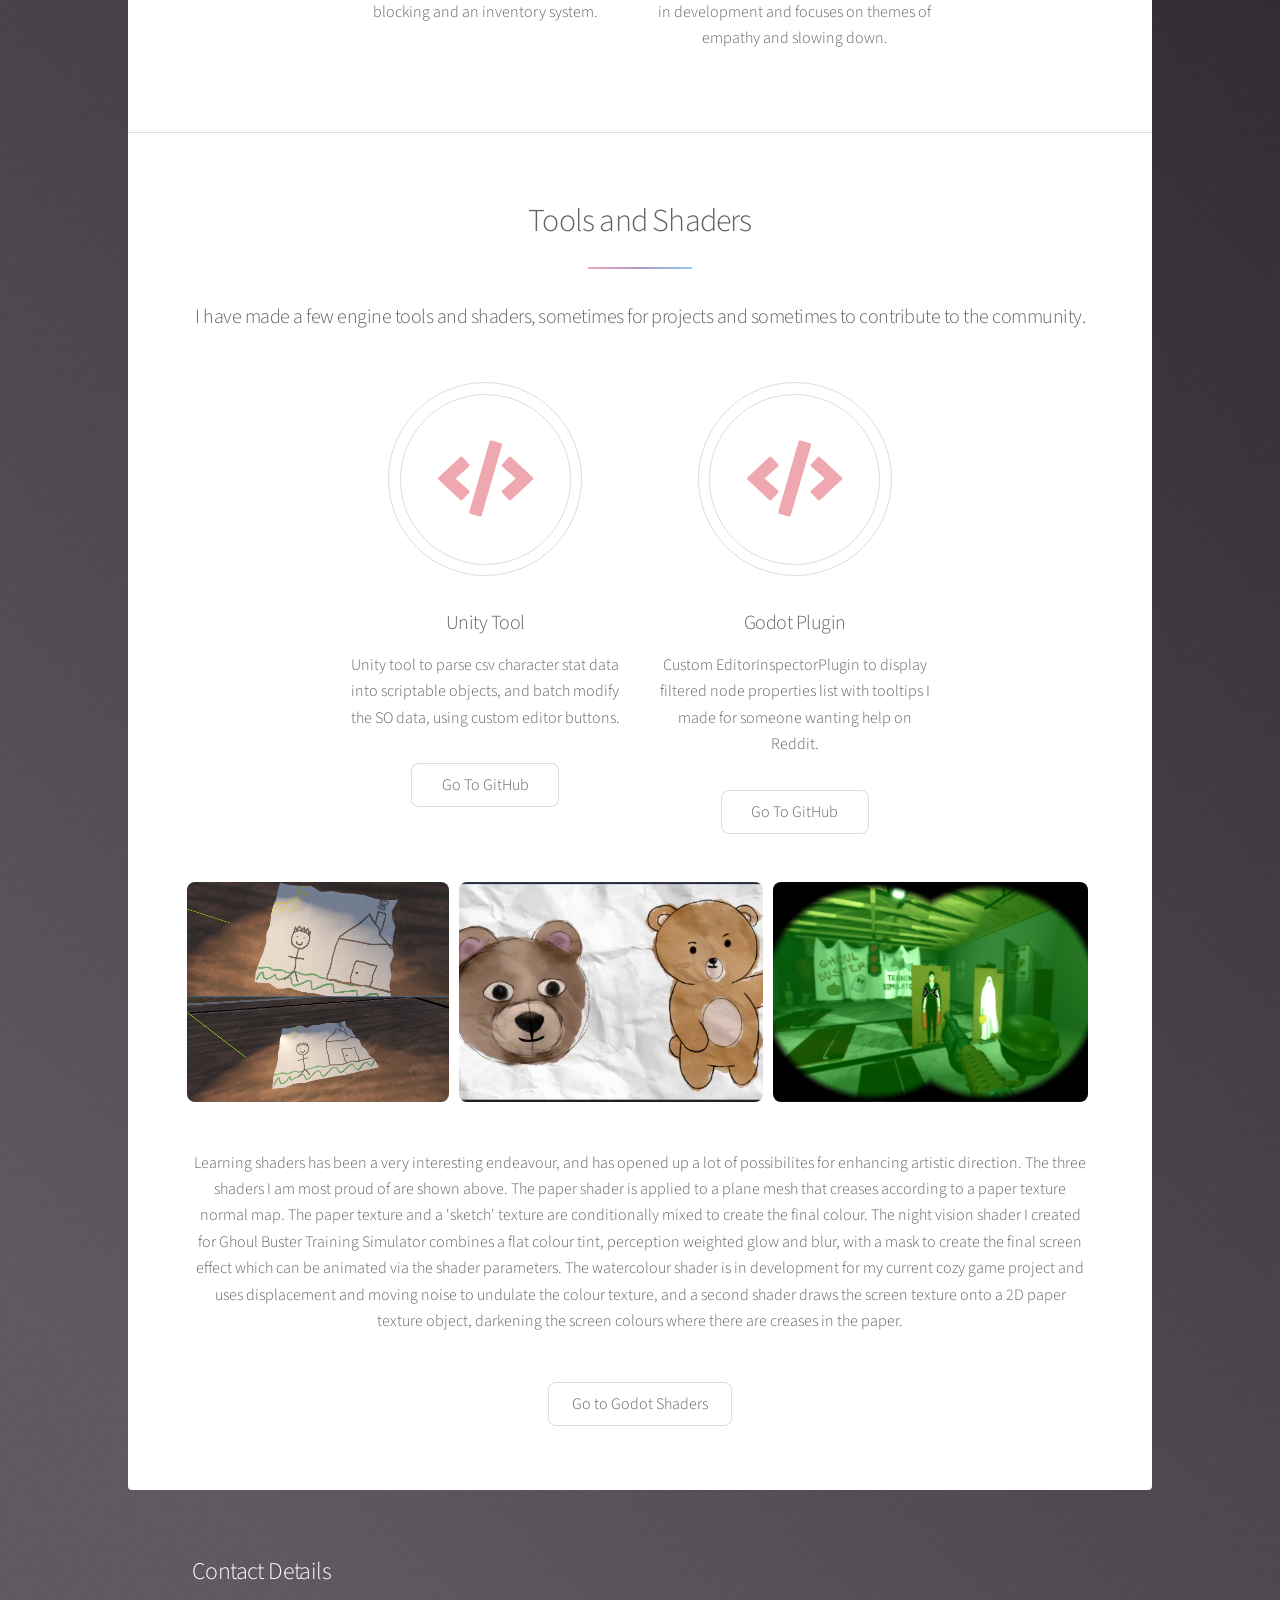
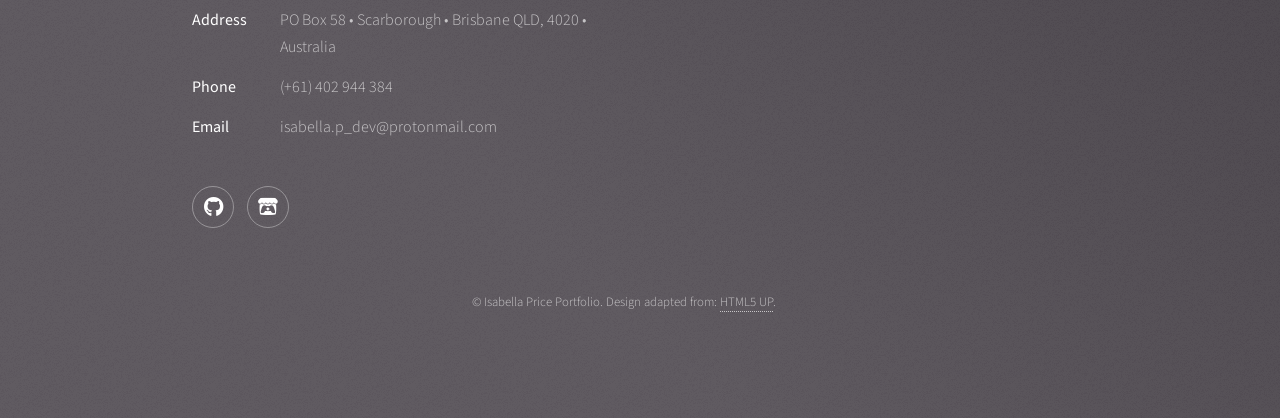
==== commit f3813413: "Edit Proofread + beginning of jam post" ====
--- a/index.html
+++ b/index.html
@@ -21,21 +21,26 @@
 					<header id="header">
 						<h1>Isabella Price</h1>
 						<p>I am a passionate game developer from Brisbane and this is my portfolio.<br />
+						<ul class="icons">
+								<li><a href="https://github.com/Izzy-net" target="_blank" class="icon brands fa-github alt"><span class="label">GitHub</span></a></li>
+								<li><a href="https://thisbutdragons.itch.io/" target="_blank" class="icon brands fa-itch-io alt"><span class="label">Itch.io</span></a></li>
+						</ul>
 					</header>
 
 				<!-- Nav -->
 					<nav id="nav">
 						<ul>
 							<li><a href="#intro" class="active">Ghoul Buster Training Simulator</a></li>
-							<li><a href="#first">Prototypes</a></li>
-							<li><a href="#second">Tools and Shaders</a></li>
+						<!--	<li><a href="#first">Unity Jam 2026</a></li> -->
+							<li><a href="#second">Prototypes</a></li>
+							<li><a href="#third">Tools and Shaders</a></li>
 						</ul>
 					</nav>
 
 				<!-- Main -->
 					<div id="main">
 
-						<!-- Introduction -->
+						<!-- Ghoul Buster -->
 							<section id="intro" class="main">
 								<div class="spotlight">
 									<div class="content">
@@ -53,9 +58,39 @@
 									<span class="box"><img src="images/ItchCover.png" alt="" /></span>
 								</div>
 							</section>
-
+						
+						<!-- Artist -->
+						<!--	<section id="first" class="main special">
+								<div class="spotlight">
+									<div class="content">
+										<header class="major">
+											<h2>Unity Game Jam 2026</h2>
+										</header>
+										<p>I joined a team for the official Unity Game Jam this year to gain more experience working in a team, 
+											specifically making a game, under time pressure with a group. 
+										</p>
+										<p> Roles: Artist, Animator, Lead Designer, Programming Support</p>
+										<p>This ongoing project has been a fantastic opportunity to gain more experience as a game artist. 
+											I chose this 'doodle' art style both for it's home-made, cute aesthetic and for the better turn-around 
+											for completing assets. Managing the direction of a group project and creating a descriptive Game Design Document that is clear and 
+											useable for other people has taught me a lot. The theme for the jam is 'Lucky Number', and I have been able to 
+											integrate that theme with the ideas of other group members as the lead designer. I took the lead programmer's desire 
+											for a combat platformer, and designed a game to be completed in one week where all the characters are dice that roll every x seconds, and when they land 
+											on the 'lucky number' they enter a 'rage' mode.
+										</p>
+									</div>
+								</div>
+								<ul class="focus">
+									<li>
+										<span class="image"><img src="images/PaperDemo2.png"></span>
+										<span class="image"><img src="images/WatercolourGIF3.gif"></span>
+										<span class="image"><img src="images/NightVision.png"></span>
+									</li>
+								</ul>
+							</section>
+						-->
 						<!-- First Section -->
-							<section id="first" class="main special">
+							<section id="second" class="main special">
 								<header class="major">
 									<h2>Prototypes</h2>
 								</header>
@@ -86,7 +121,7 @@
 							</section>
 
 							<!-- Second Section -->
-							<section id="second" class="main special">
+							<section id="third" class="main special">
 								<header class="major">
 									<h2>Tools and Shaders</h2>
 									<p>I have made a few engine tools and shaders, sometimes for projects and sometimes to contribute to the community.</p>
--- a/assets/css/main.css
+++ b/assets/css/main.css
@@ -3240,6 +3240,32 @@
 
 		}
 
+/* Collage */	
+	.collage {
+  		display: grid;
+		grid-template-columns: repeat(auto-fit, minmax(150px, 1fr));
+		grid-auto-rows: 150px;
+		grid-gap: 0px;
+		grid-auto-flow: dense;
+		max-width: 50%;
+	}
+
+	.collage img {
+		width: 100%;
+		height: auto;
+	}
+
+	.horizontal{
+    grid-column: span 2;
+	}
+	.vertical {
+		grid-row: span 2;
+	}
+	.big{
+		grid-column: span 2;
+		grid-row: span 2;
+	}
+
 /* Header */
 
 	#header {
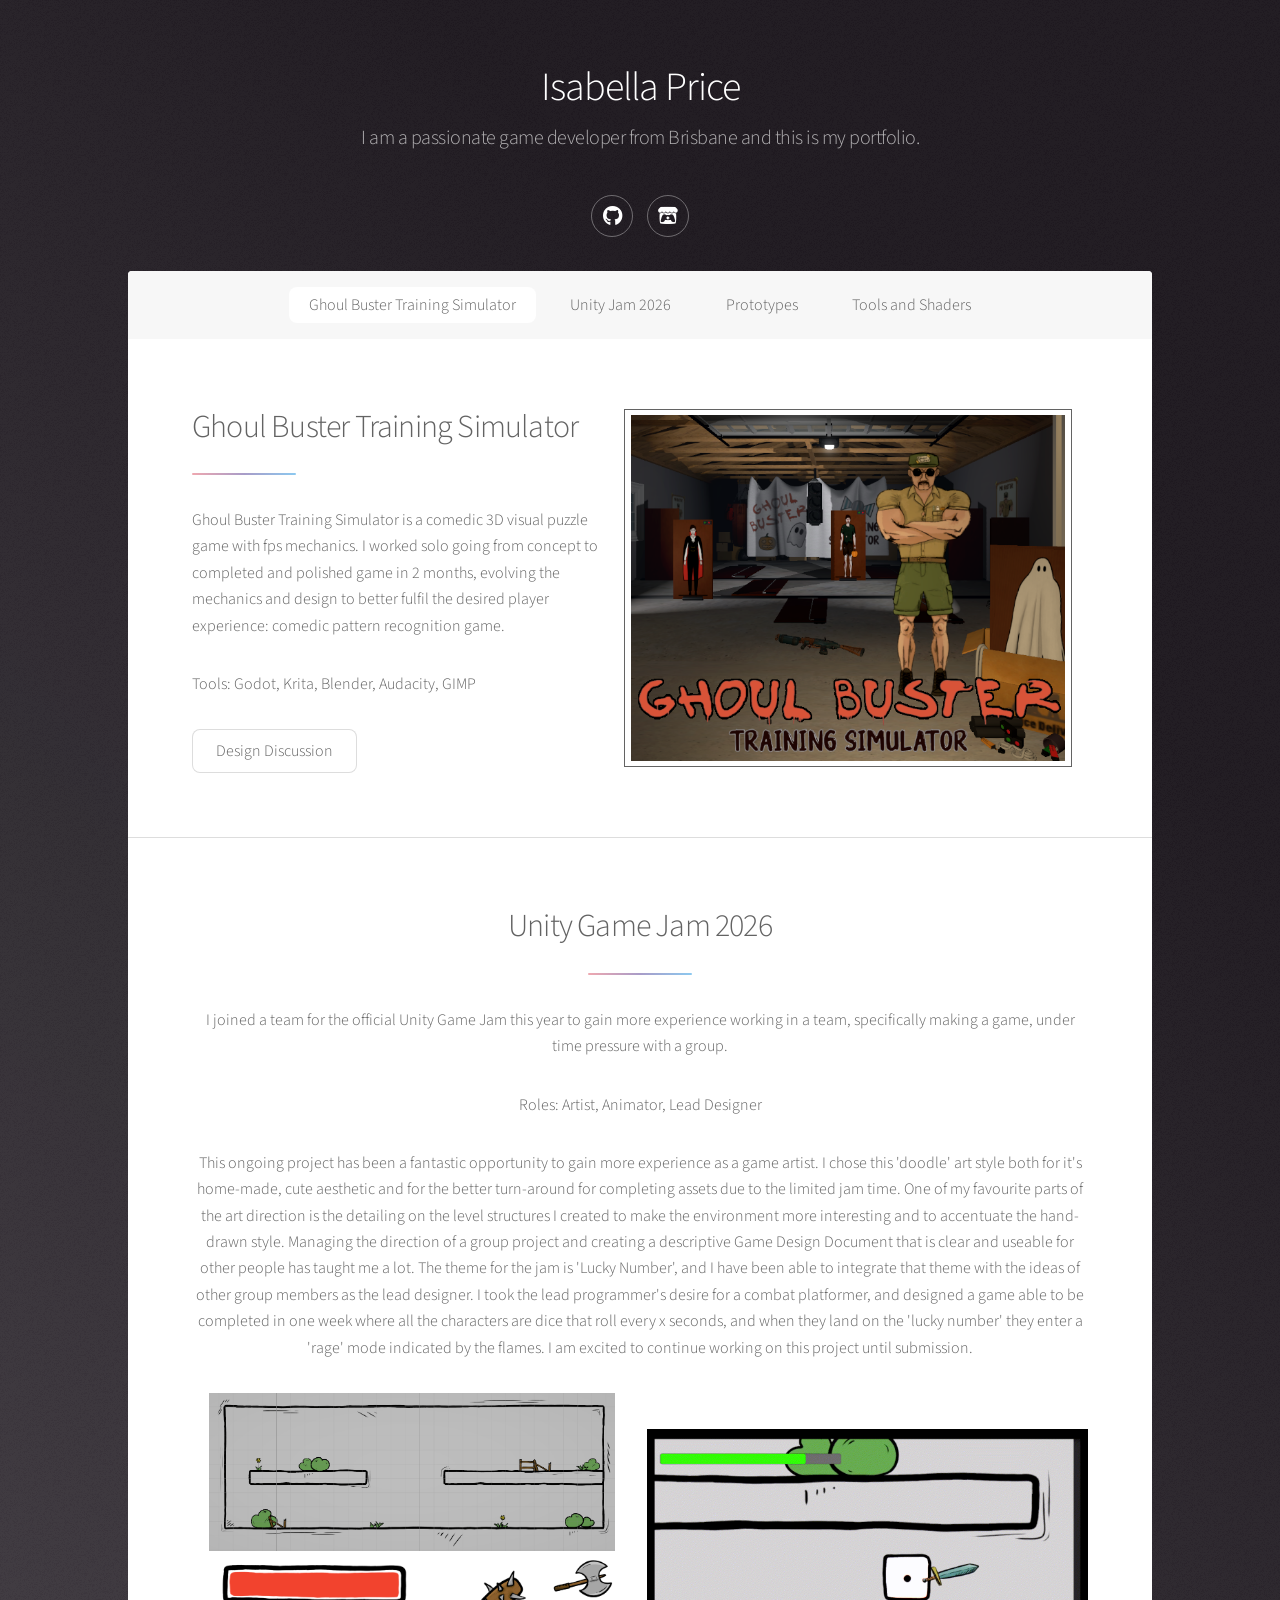
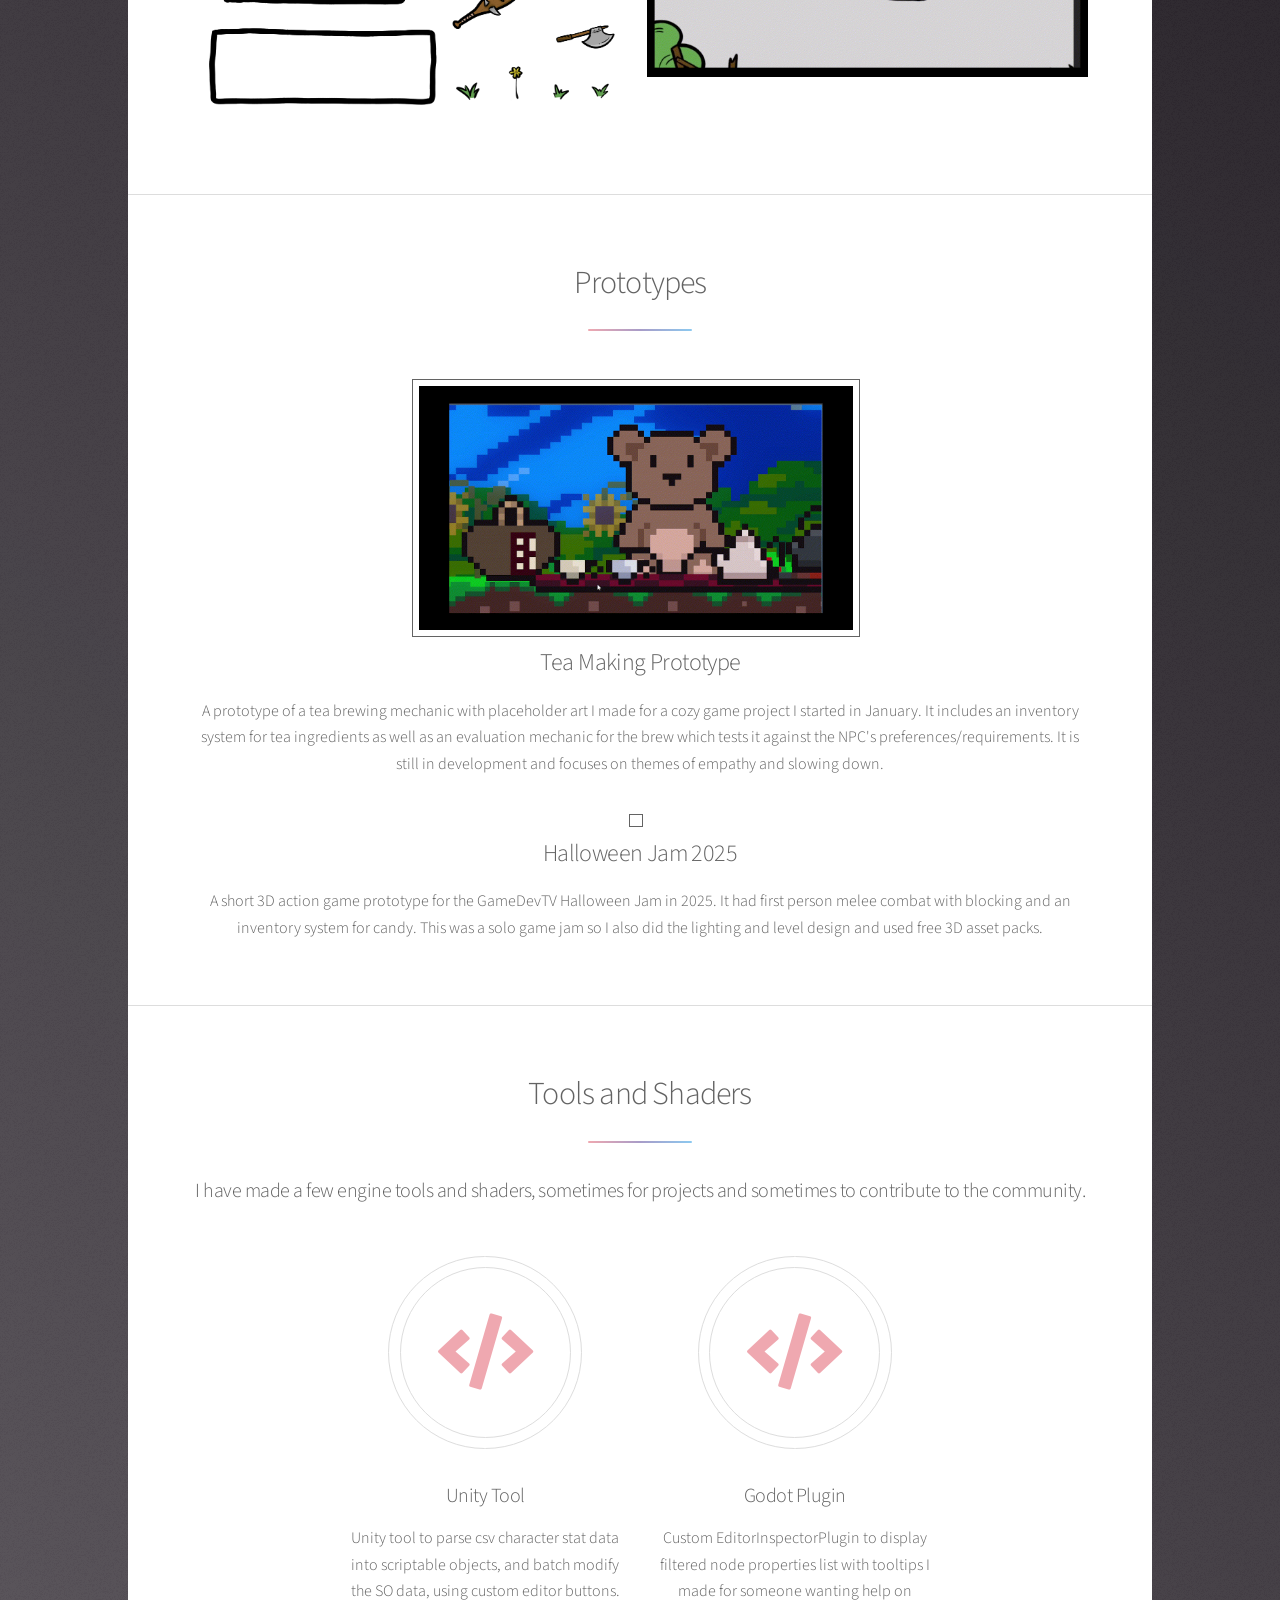
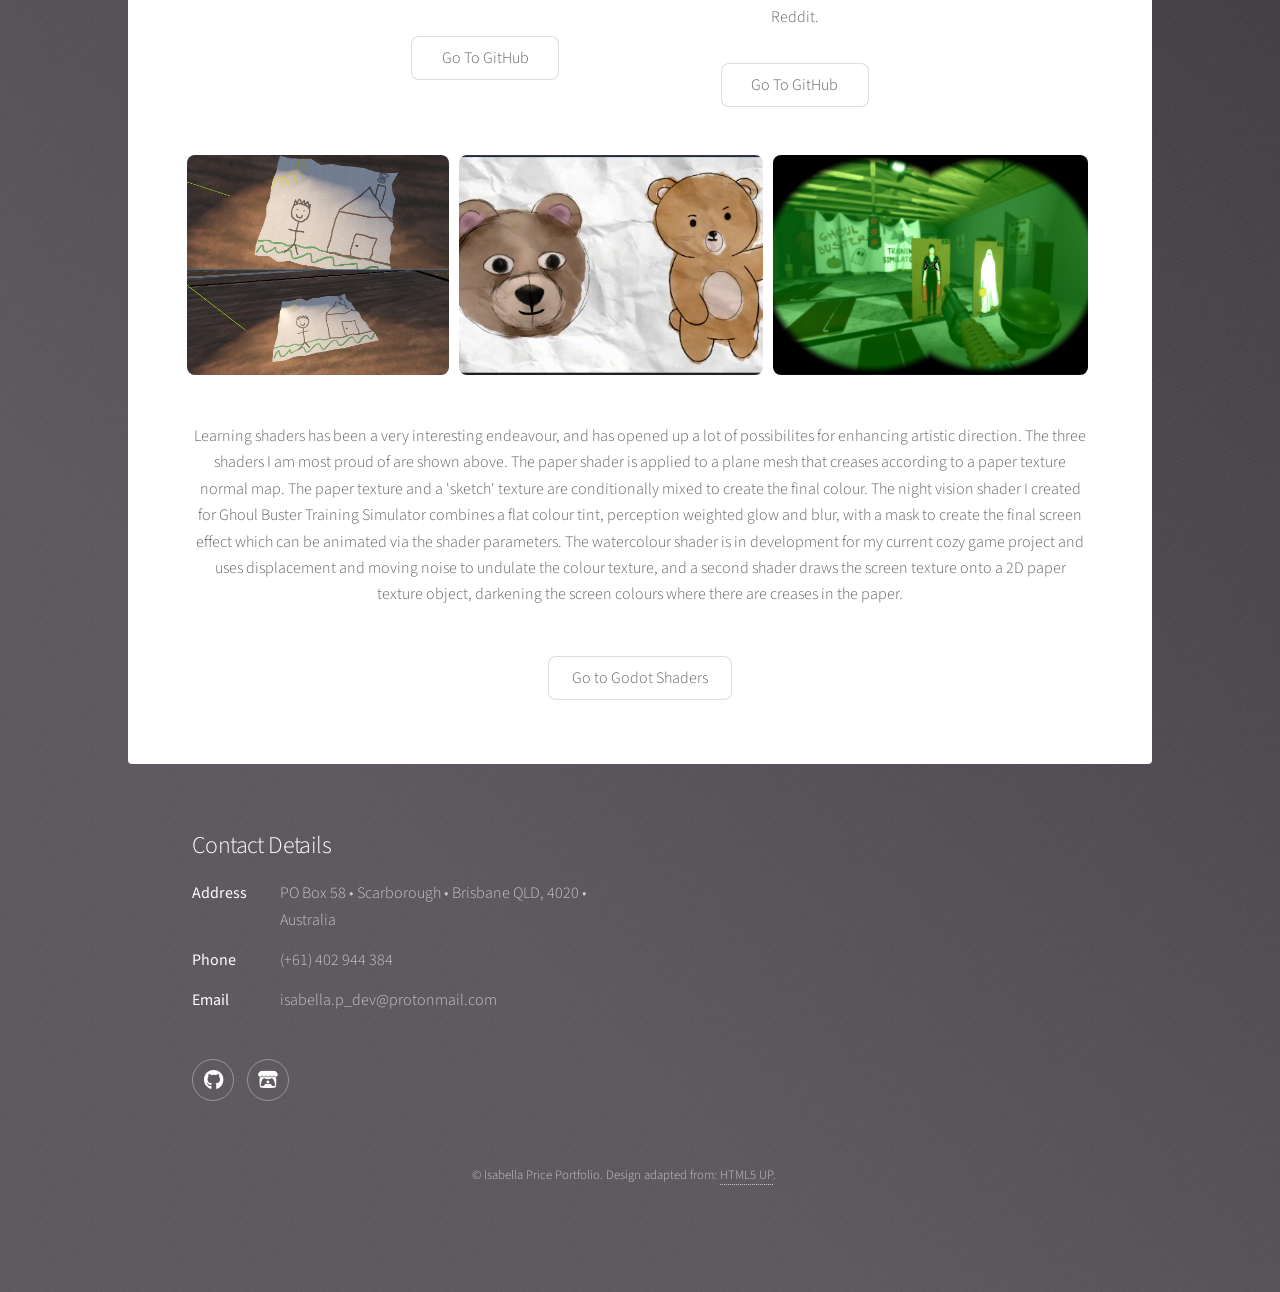
==== commit a0dc3911: "Added jam stuff and changed prototypes layout for better visibility" ====
--- a/index.html
+++ b/index.html
@@ -31,7 +31,7 @@
 					<nav id="nav">
 						<ul>
 							<li><a href="#intro" class="active">Ghoul Buster Training Simulator</a></li>
-						<!--	<li><a href="#first">Unity Jam 2026</a></li> -->
+							<li><a href="#first">Unity Jam 2026</a></li>
 							<li><a href="#second">Prototypes</a></li>
 							<li><a href="#third">Tools and Shaders</a></li>
 						</ul>
@@ -55,12 +55,12 @@
 											<li><a href="ghoul_buster.html" class="button">Design Discussion</a></li>
 										</ul>
 									</div>
-									<span class="box"><img src="images/ItchCover.png" alt="" /></span>
+									<span class="largeboximage"><img src="images/ItchCover.png" alt="" /></span>
 								</div>
 							</section>
 						
 						<!-- Artist -->
-						<!--	<section id="first" class="main special">
+						<section id="first" class="main special">
 								<div class="spotlight">
 									<div class="content">
 										<header class="major">
@@ -69,45 +69,35 @@
 										<p>I joined a team for the official Unity Game Jam this year to gain more experience working in a team, 
 											specifically making a game, under time pressure with a group. 
 										</p>
-										<p> Roles: Artist, Animator, Lead Designer, Programming Support</p>
+										<p> Roles: Artist, Animator, Lead Designer</p>
 										<p>This ongoing project has been a fantastic opportunity to gain more experience as a game artist. 
 											I chose this 'doodle' art style both for it's home-made, cute aesthetic and for the better turn-around 
-											for completing assets. Managing the direction of a group project and creating a descriptive Game Design Document that is clear and 
+											for completing assets due to the limited jam time. One of my favourite parts of the art direction is the detailing on the level structures I created to make the environment 
+											more interesting and to accentuate the hand-drawn style. Managing the direction of a group project and creating a descriptive Game Design Document that is clear and 
 											useable for other people has taught me a lot. The theme for the jam is 'Lucky Number', and I have been able to 
 											integrate that theme with the ideas of other group members as the lead designer. I took the lead programmer's desire 
-											for a combat platformer, and designed a game to be completed in one week where all the characters are dice that roll every x seconds, and when they land 
-											on the 'lucky number' they enter a 'rage' mode.
+											for a combat platformer, and designed a game able to be completed in one week where all the characters are dice that roll every x seconds, and when they land 
+											on the 'lucky number' they enter a 'rage' mode indicated by the flames. I am excited to continue working on this project until submission.
 										</p>
 									</div>
 								</div>
 								<ul class="focus">
 									<li>
-										<span class="image"><img src="images/PaperDemo2.png"></span>
-										<span class="image"><img src="images/WatercolourGIF3.gif"></span>
-										<span class="image"><img src="images/NightVision.png"></span>
-									</li>
-								</ul>
-							</section>
-						-->
+										<div class="grid-stack">
+											<span><img src="images/Jam Shot 2.png"></span>
+											<span><img src="images/Dice Assets.png"></span>
+										</div>
+										<span class="image_contain"><img src="images/Unity Jam.gif"></span>
+									</li>
+								</ul>
+							</section>
+						
 						<!-- First Section -->
 							<section id="second" class="main special">
 								<header class="major">
 									<h2>Prototypes</h2>
 								</header>
-								<ul class="features">
-									<li>
-										<div style="float:right" class="spotlight">
-											<span class="image"><img src="images/ProjectSpookGIF.gif" alt="" /></span>
-											<!--<span class="image">
-												<span class="gif-container">
-													<img src="images/ProjectSpood.png" class="static-img" alt="">
-													<img src="images/ProjectSpookGIF.gif" class="active-gif" alt="">
-												</span>
-											</span>-->
-										</div>
-										<h3>Halloween Jam 2025</h3>
-										<p>A short 3D action game prototype for the GameDevTV Halloween Jam in 2025. It had first person melee combat with blocking and an inventory system.</p>
-									</li>
+							<!--	<ul class="features">
 									<li>
 										<div style="float:right" class="spotlight">
 											<span class="image"><img src="images/TeaGIF.gif" alt="" /></span>
@@ -117,7 +107,31 @@
 											themes of empathy and slowing down.
 										</p>
 									</li>
-								</ul>
+									<li>
+										<div style="float:right" class="spotlight">
+											<span class="image"><img src="images/ProjectSpookGIF.gif" alt="" /></span>
+										</div>
+										<h3>Halloween Jam 2025</h3>
+										<p>A short 3D action game prototype for the GameDevTV Halloween Jam in 2025. It had first person melee combat with blocking and an inventory system.</p>
+									</li>
+								</ul> -->
+								<div class="spotlight">
+									<div class="content">
+										<span class="largeboximage"><img src="images/TeaGIF.gif" alt="" /></span>
+										<h2>Tea Making Prototype</h2>
+										<p>A prototype of a tea brewing mechanic with placeholder art I made for a cozy game project I started in January.
+											It includes an inventory system for tea ingredients as well as an evaluation mechanic for the brew which tests it against 
+											the NPC's preferences/requirements. It is still in development and focuses on 
+											themes of empathy and slowing down. </p>
+									</div>
+								</div>
+								<div class="spotlight">
+									<div class="content">
+										<span class="largeboximage"><img src="images/ProjectSpookGIF.gif" alt="" /></span>
+										<h2>Halloween Jam 2025</h2>
+										<p>A short 3D action game prototype for the GameDevTV Halloween Jam in 2025. It had first person melee combat with blocking and an inventory system for candy. This was a solo game jam so I also did the lighting and level design and used free 3D asset packs.</p>
+									</div>
+								</div>
 							</section>
 
 							<!-- Second Section -->
--- a/assets/css/main.css
+++ b/assets/css/main.css
@@ -3082,6 +3082,19 @@
 				max-height: 100%;
 				max-width: 100%;
 			}
+		
+		.spotlight .largeboximage {
+			display: inline-block;
+			margin-left: 0.5em;
+			margin-right: 1em;
+			padding: 0.35em;
+			border: solid 1px;
+			max-width: 50%;
+		}
+			.spotlight .largeboximage img {
+				display: block;
+				width: 100%;
+			}
 
 		@media screen and (max-width: 980px) {
 
@@ -3178,6 +3191,22 @@
 			.focus li > :last-child {
 				margin-bottom: 0;
 			}
+		
+		.focus .grid-stack {
+			display: grid;
+			place-items: center;
+			max-width: 50%;
+			}
+
+				.focus .grid-stack img {
+				grid-area: 1 / 1; 
+				max-width: 90%;
+				}
+
+				.focus .top-img {
+				z-index: 2; 
+				width: 50%; 
+				}
 
 		.focus image {
 			width: 100%;
@@ -3190,6 +3219,20 @@
 				max-width: 100%;
 				height: 100%;
 				object-fit: cover;
+				object-position: center;
+			}
+		
+		.focus .image_contain {
+			width: 100%;
+  			height: 100%;
+			object-fit: contain;
+			object-position: center;
+		}
+
+			.focus .image_contain img {
+				max-width: 100%;
+				height: 100%;
+				object-fit: contain;
 				object-position: center;
 			}
 
